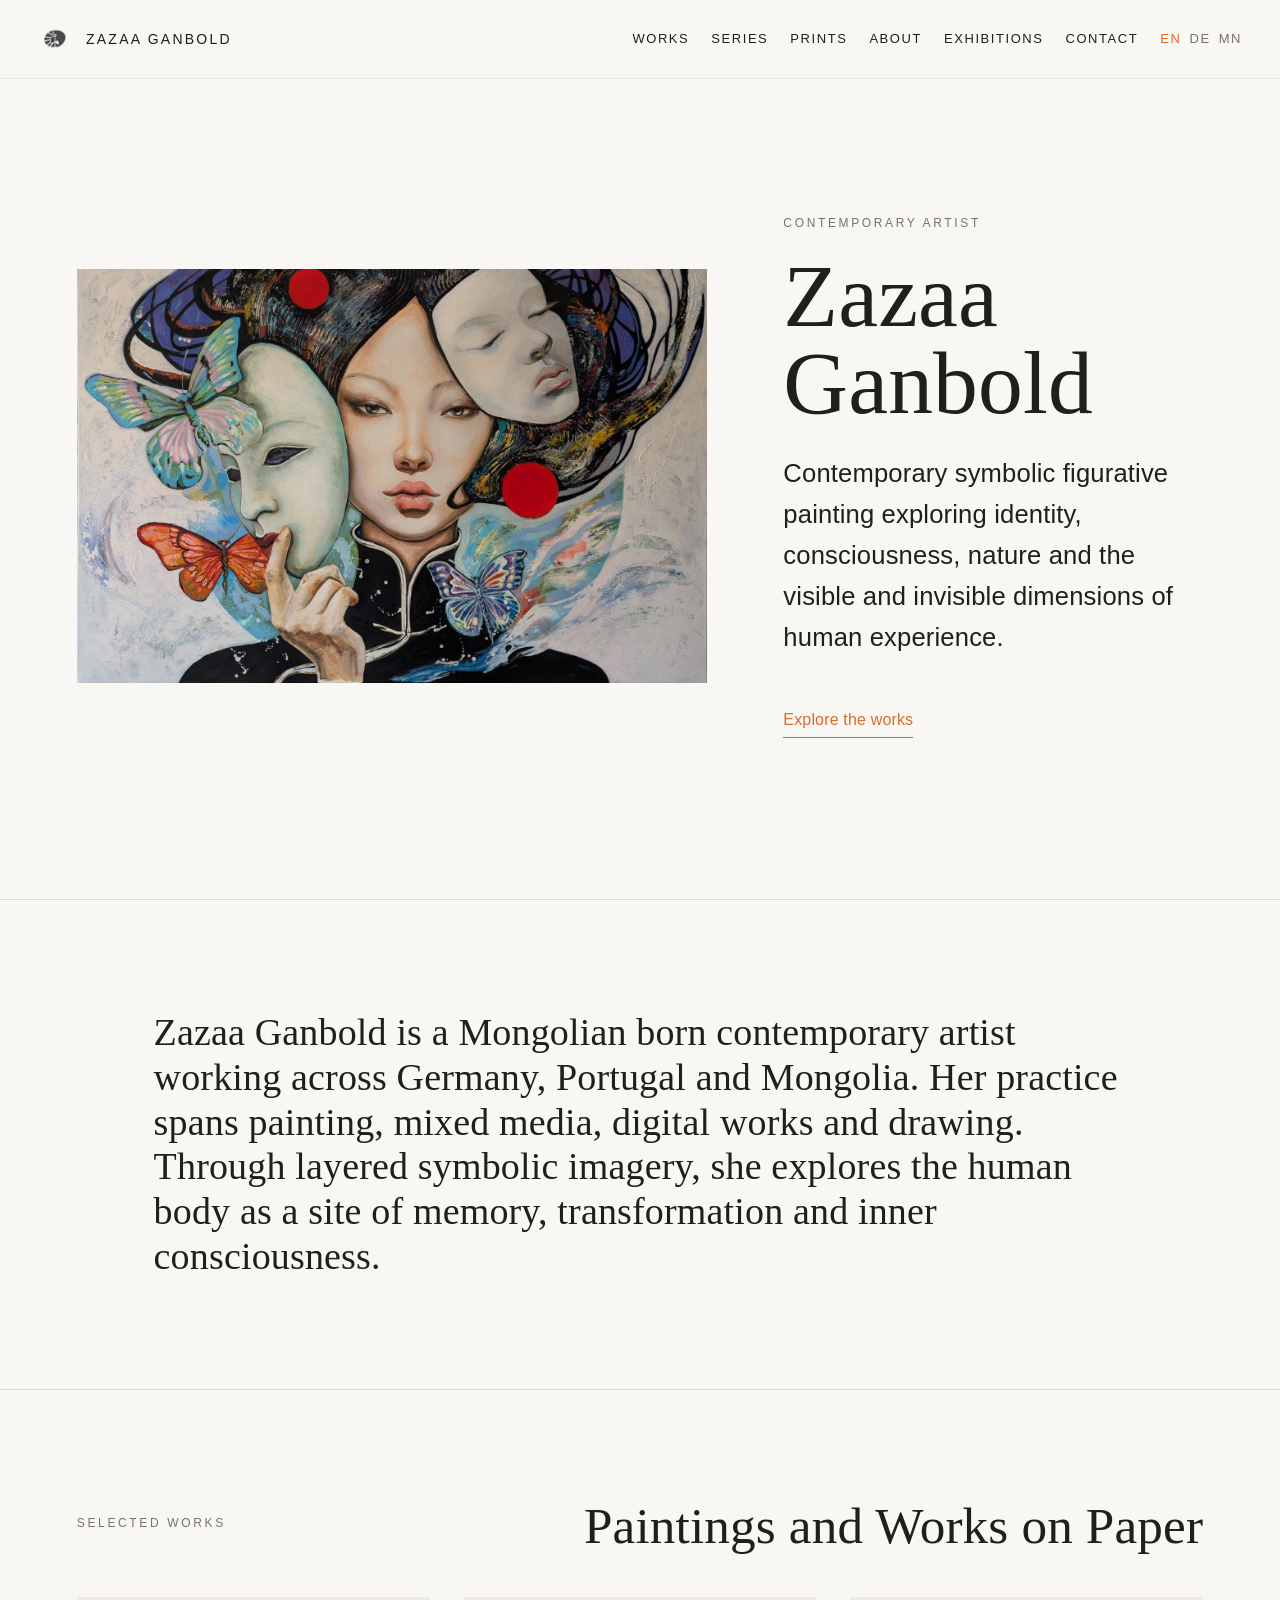
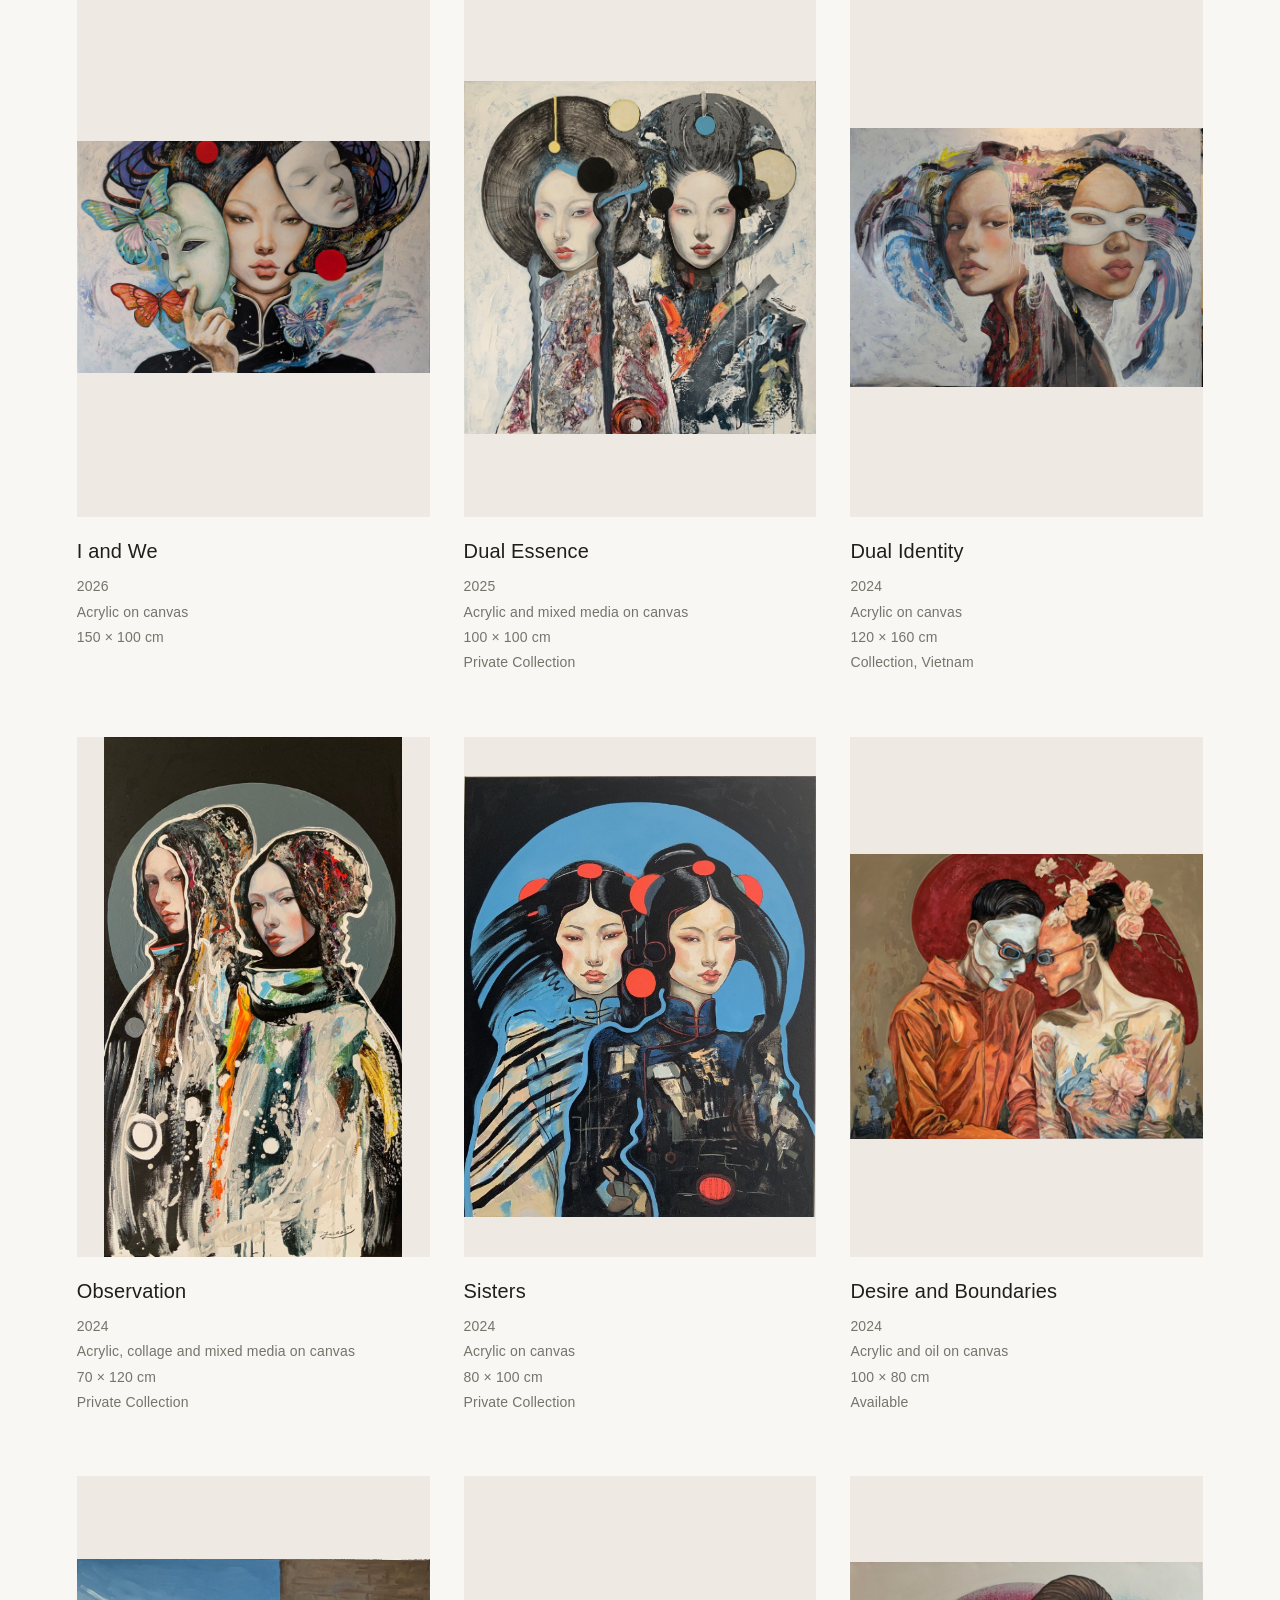
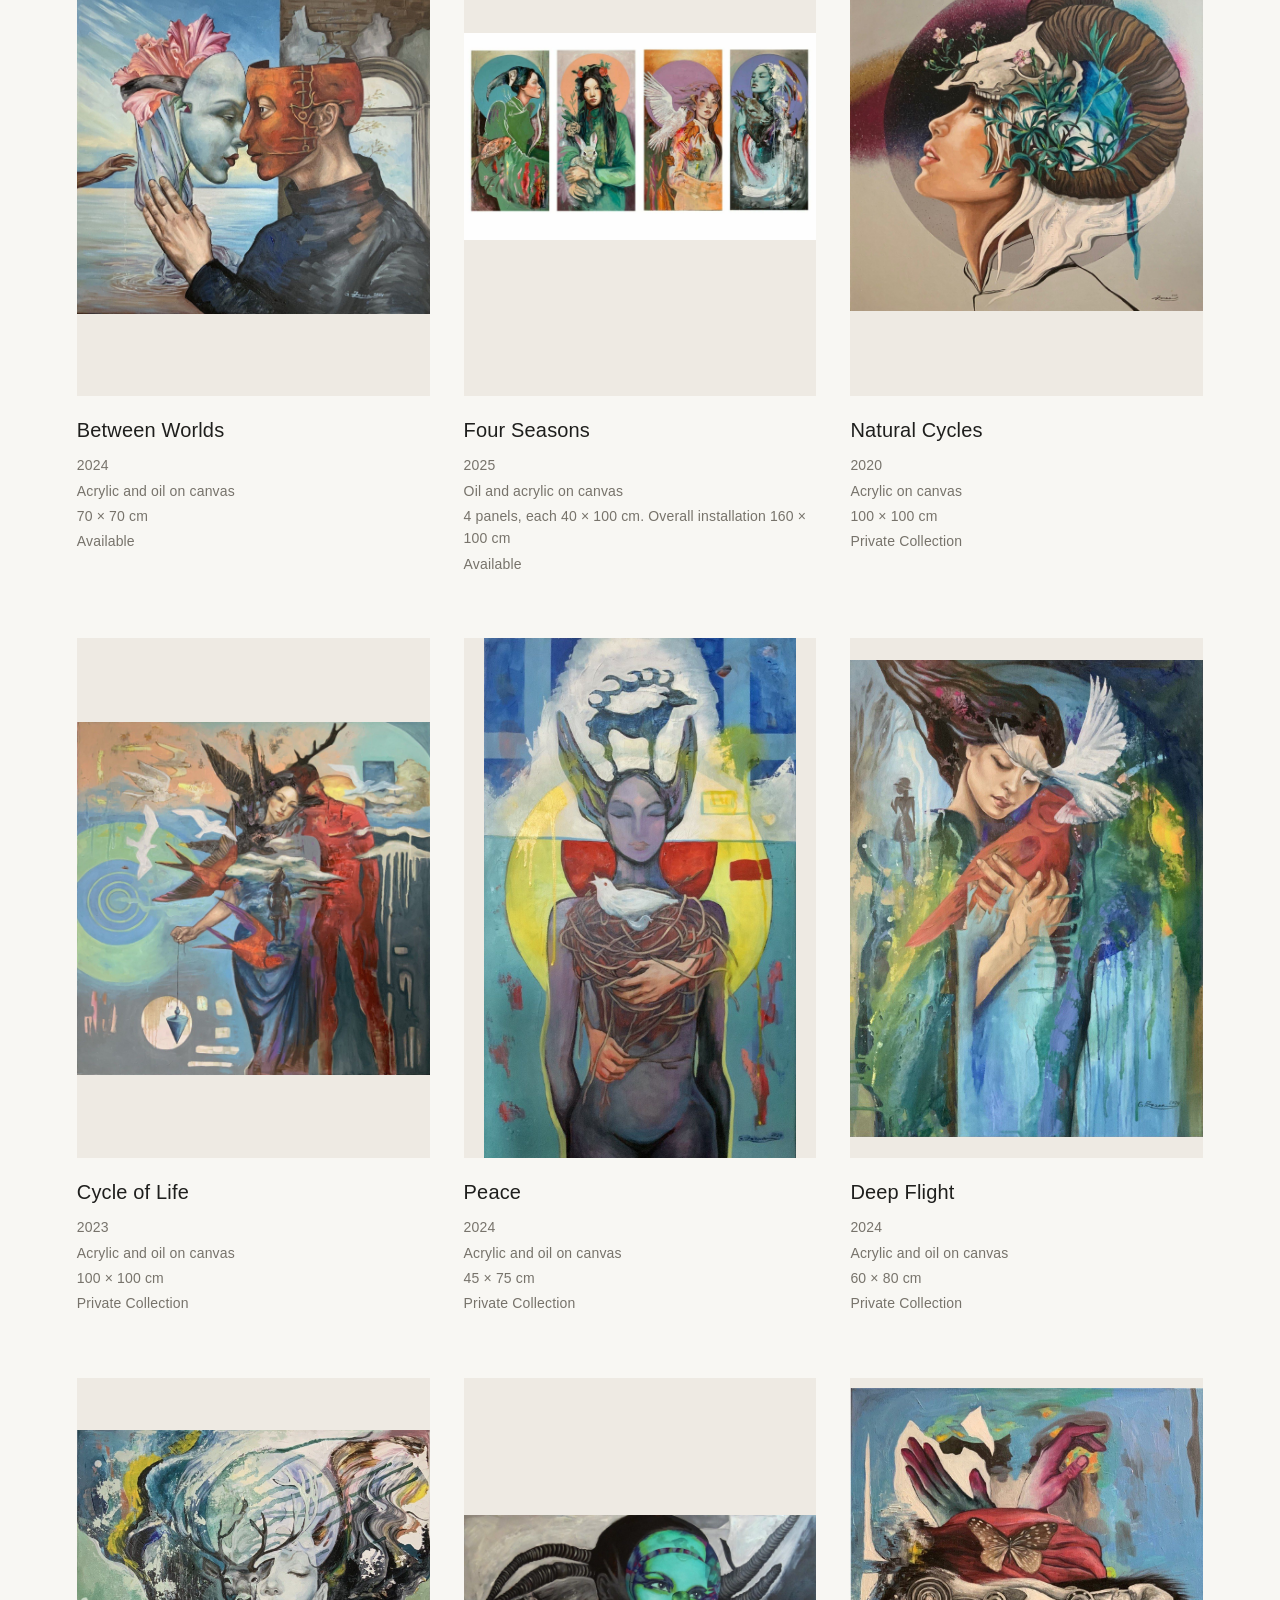
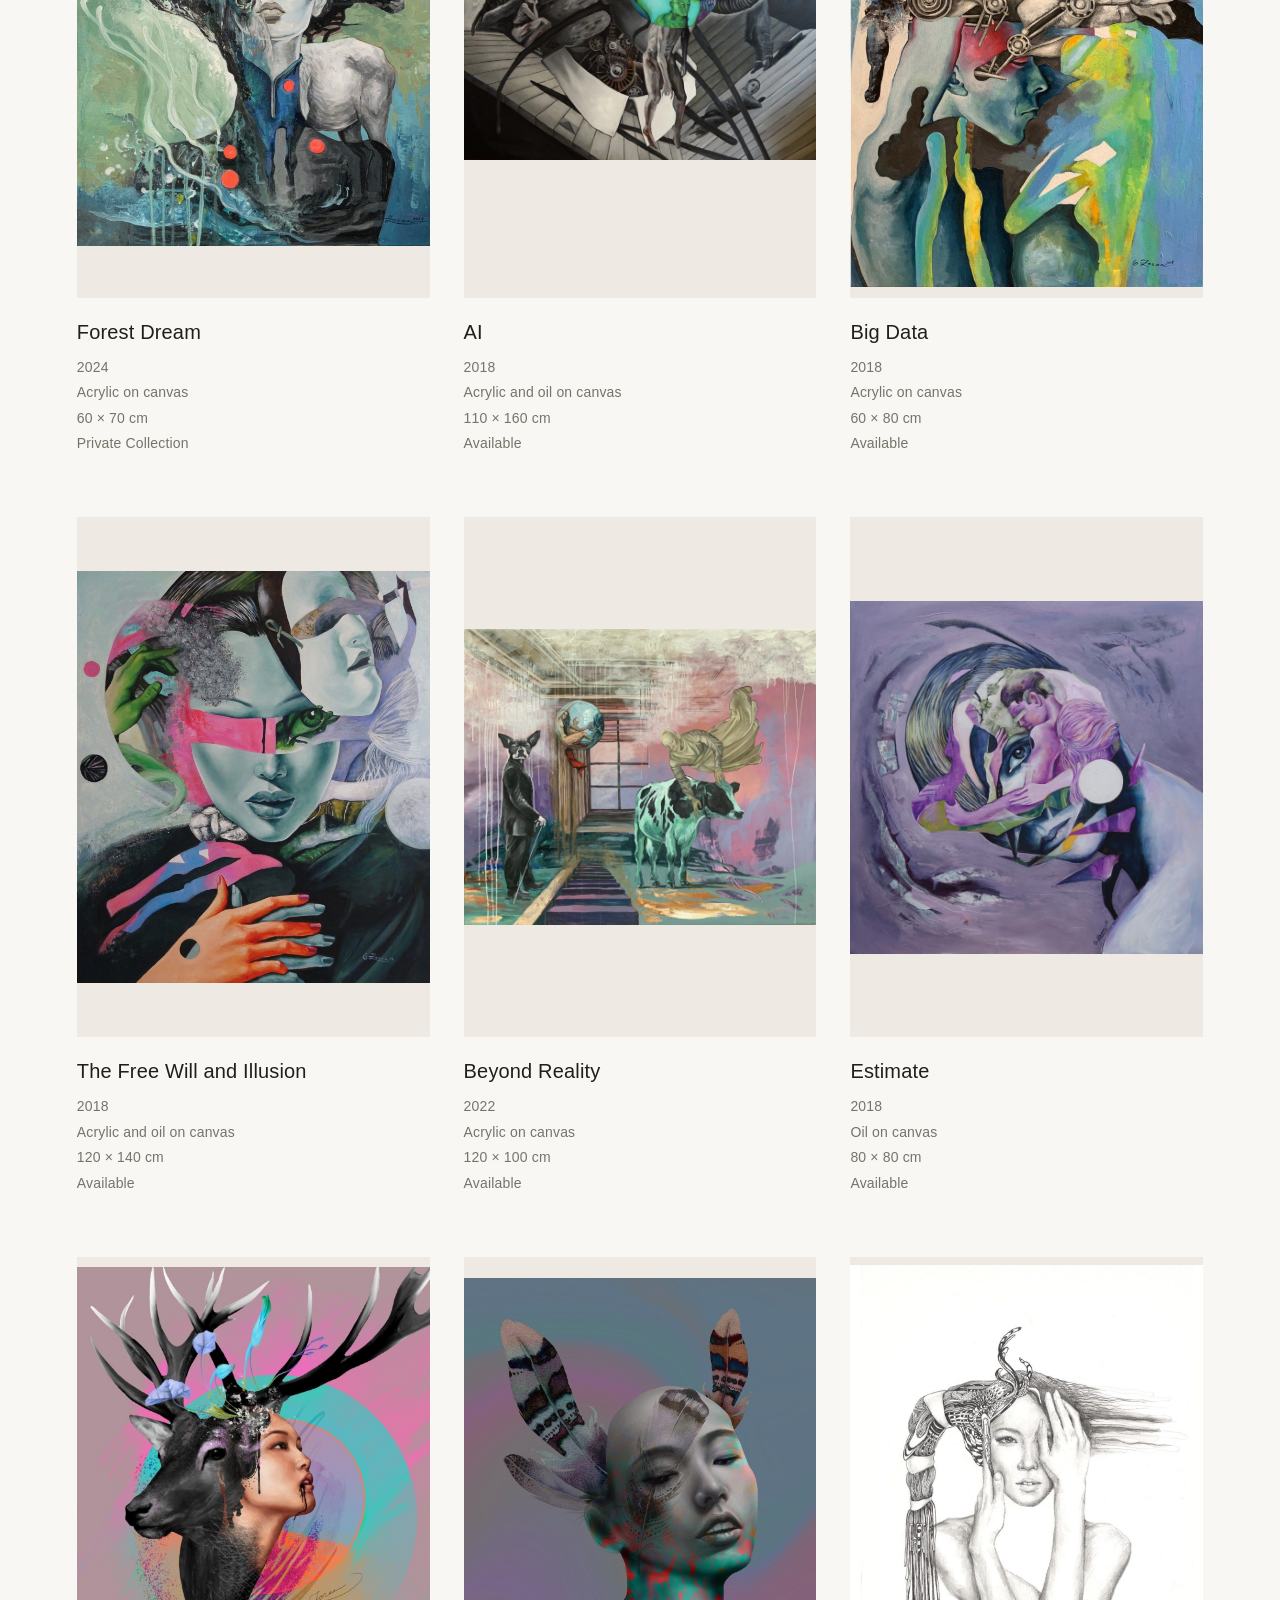
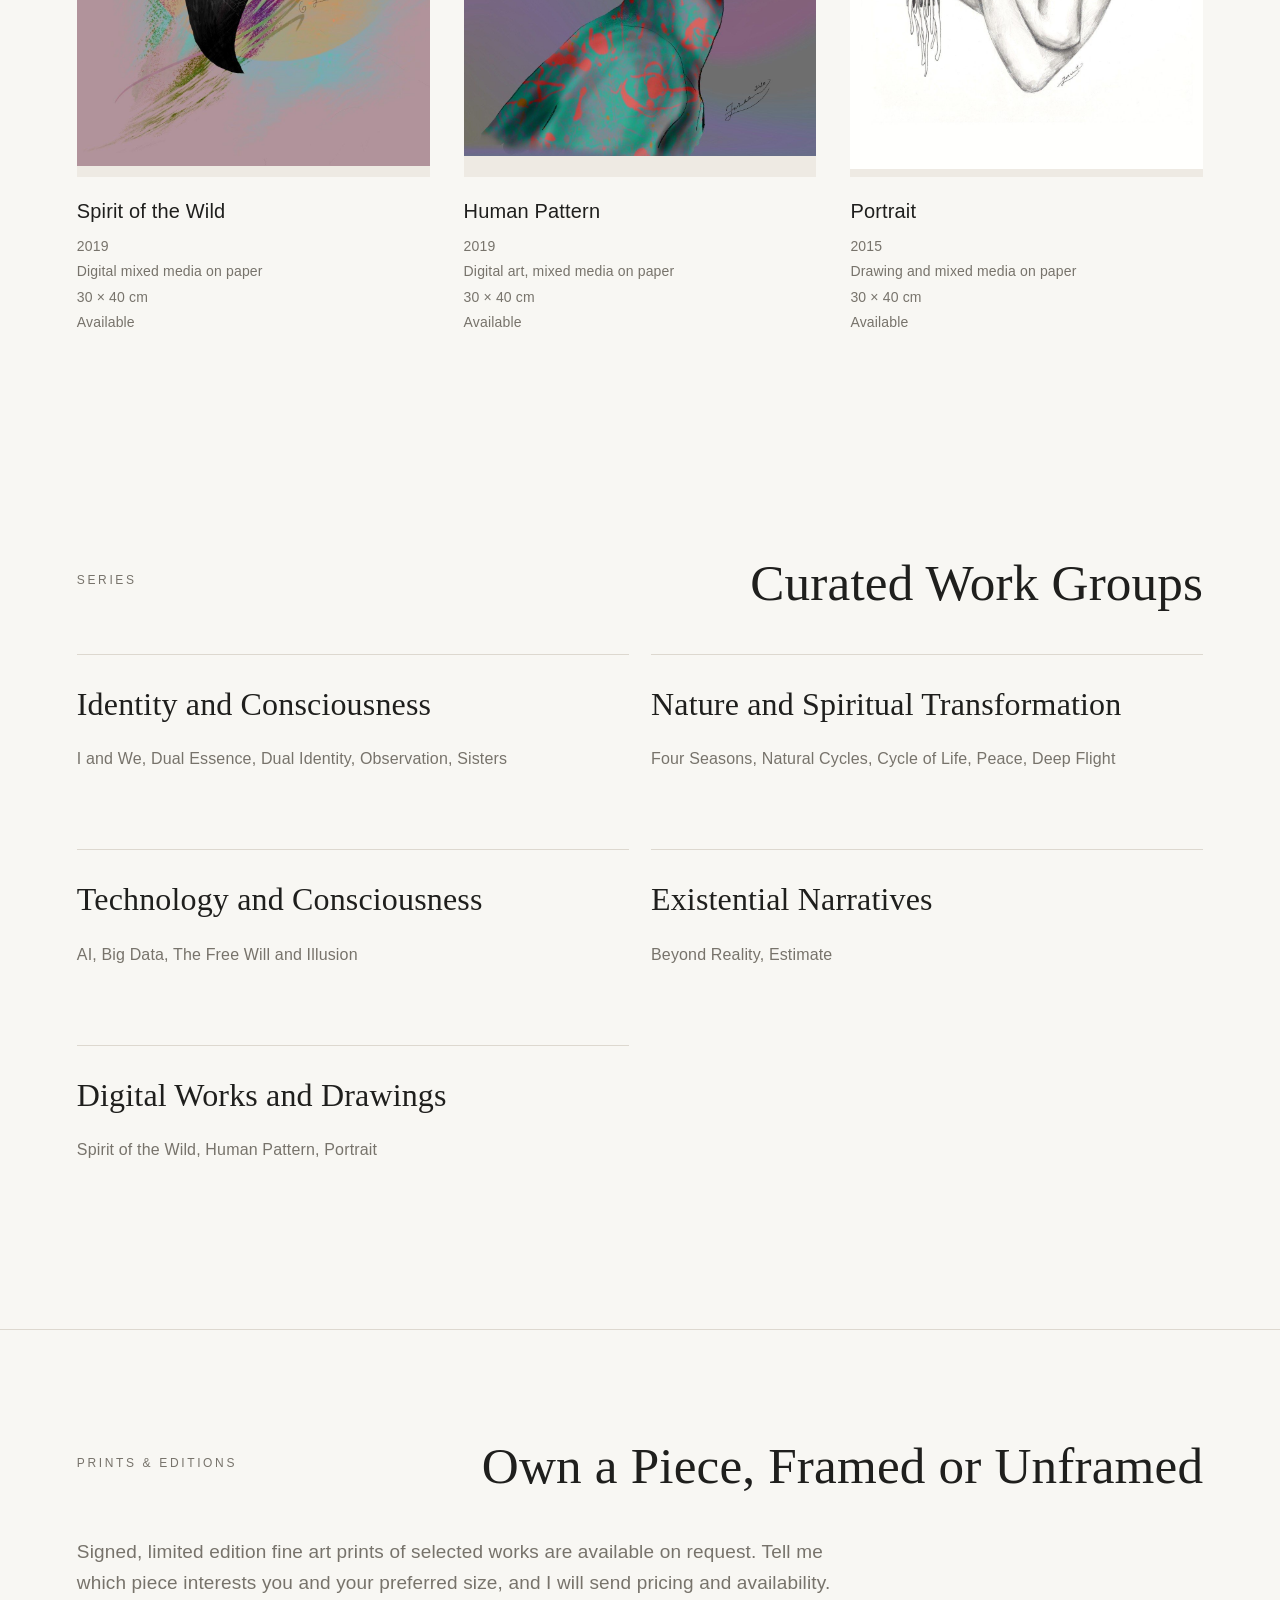
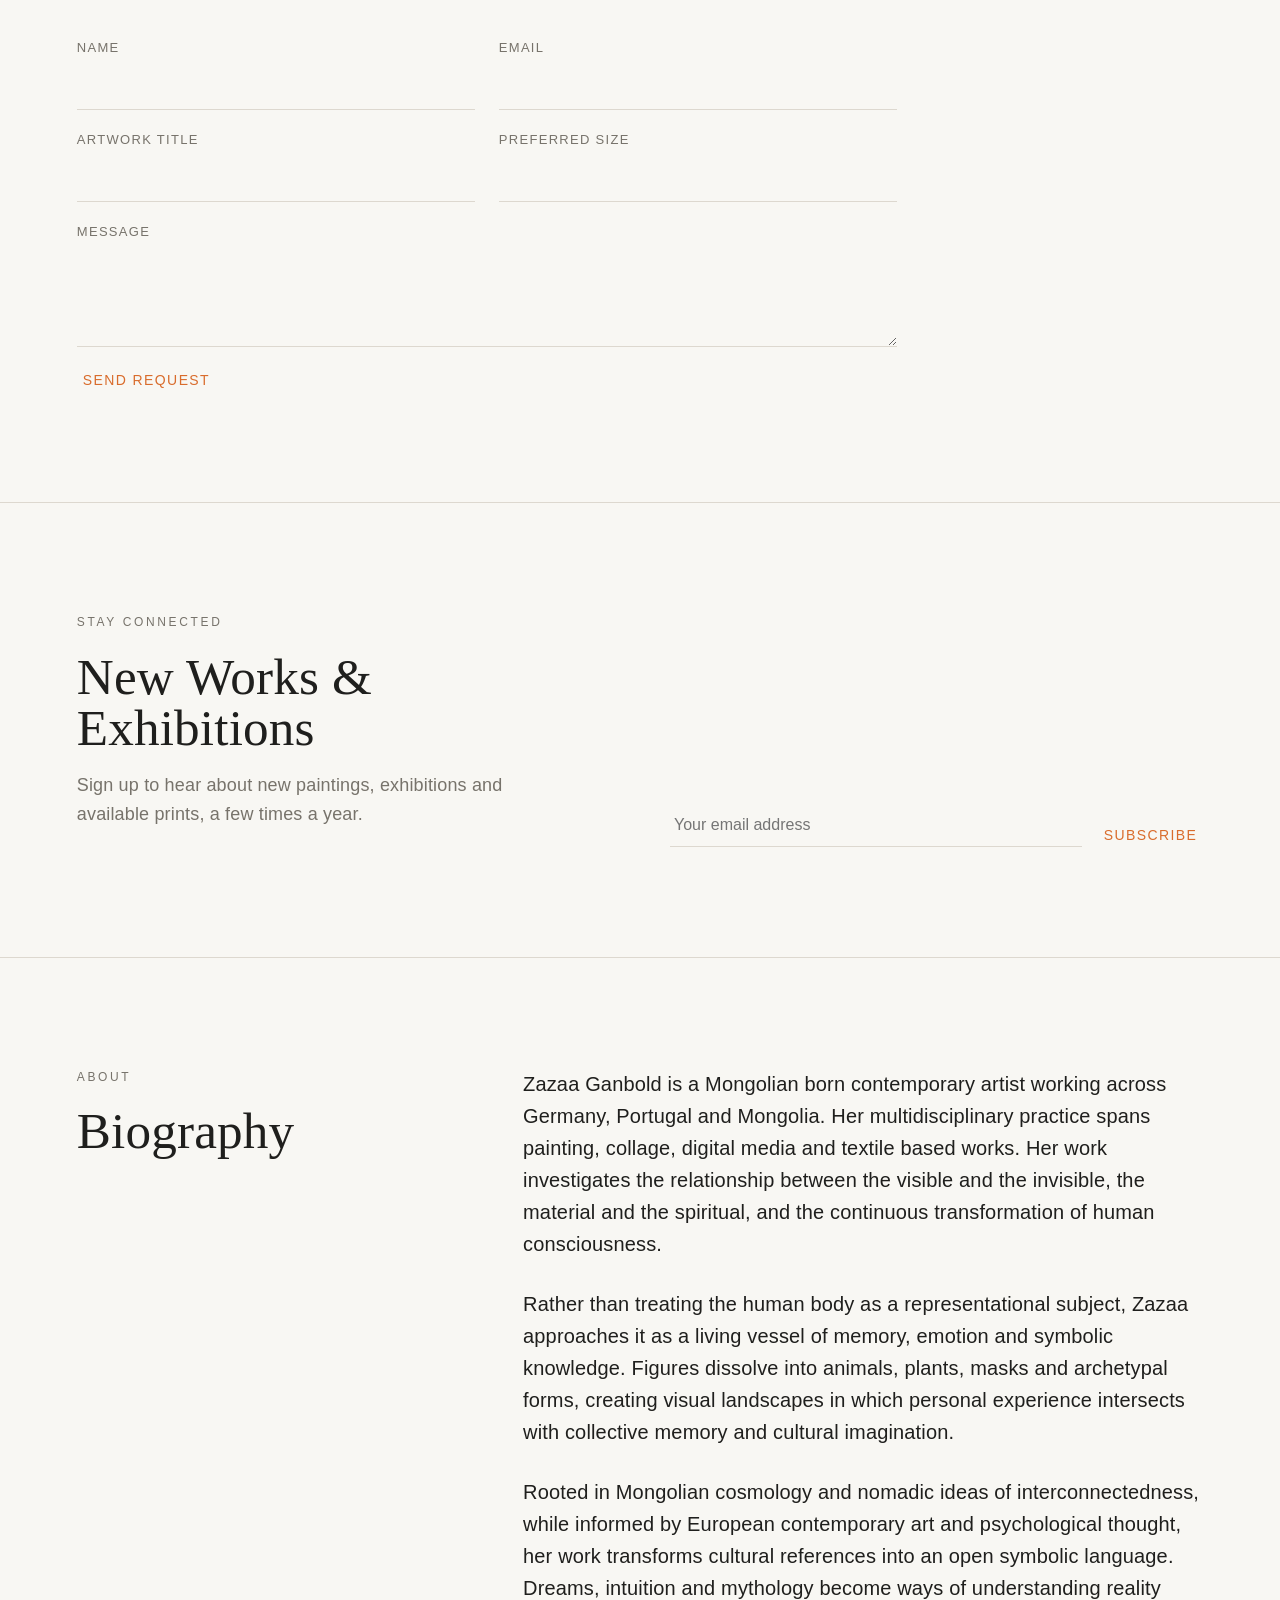
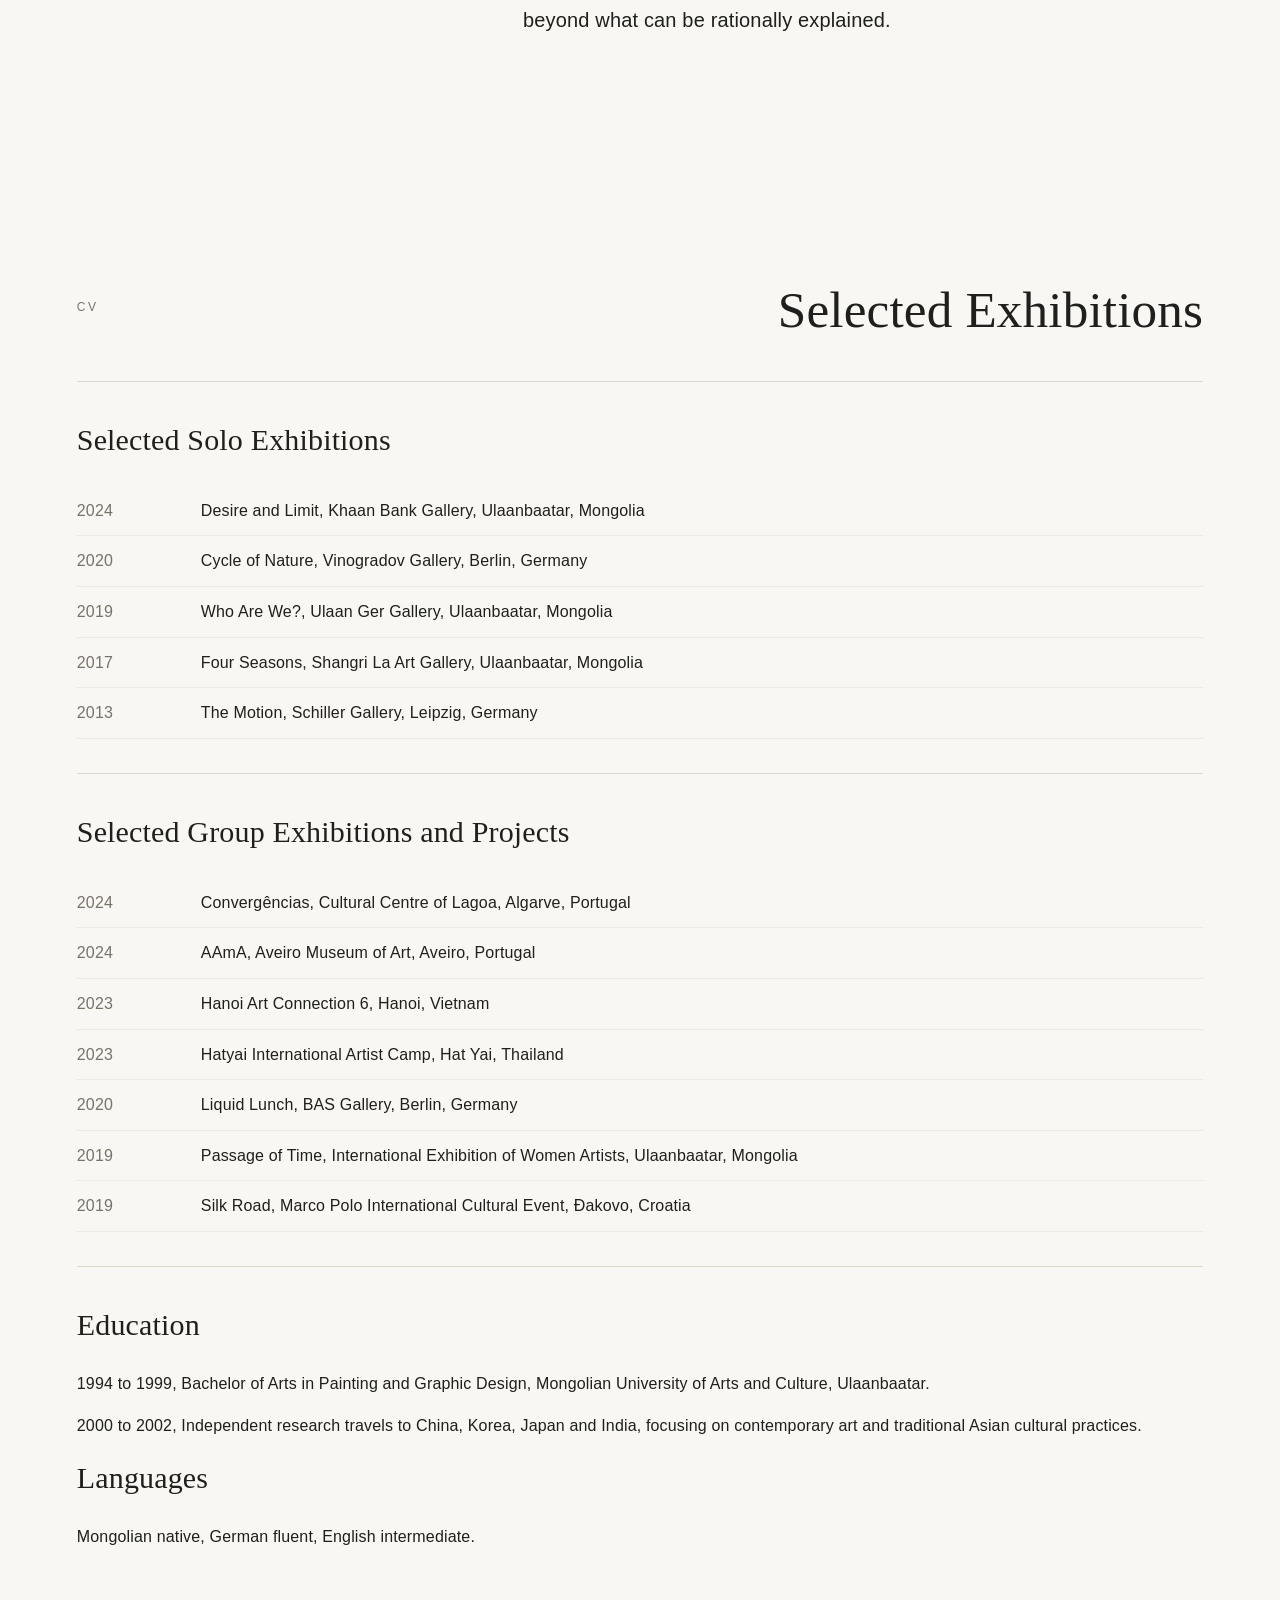
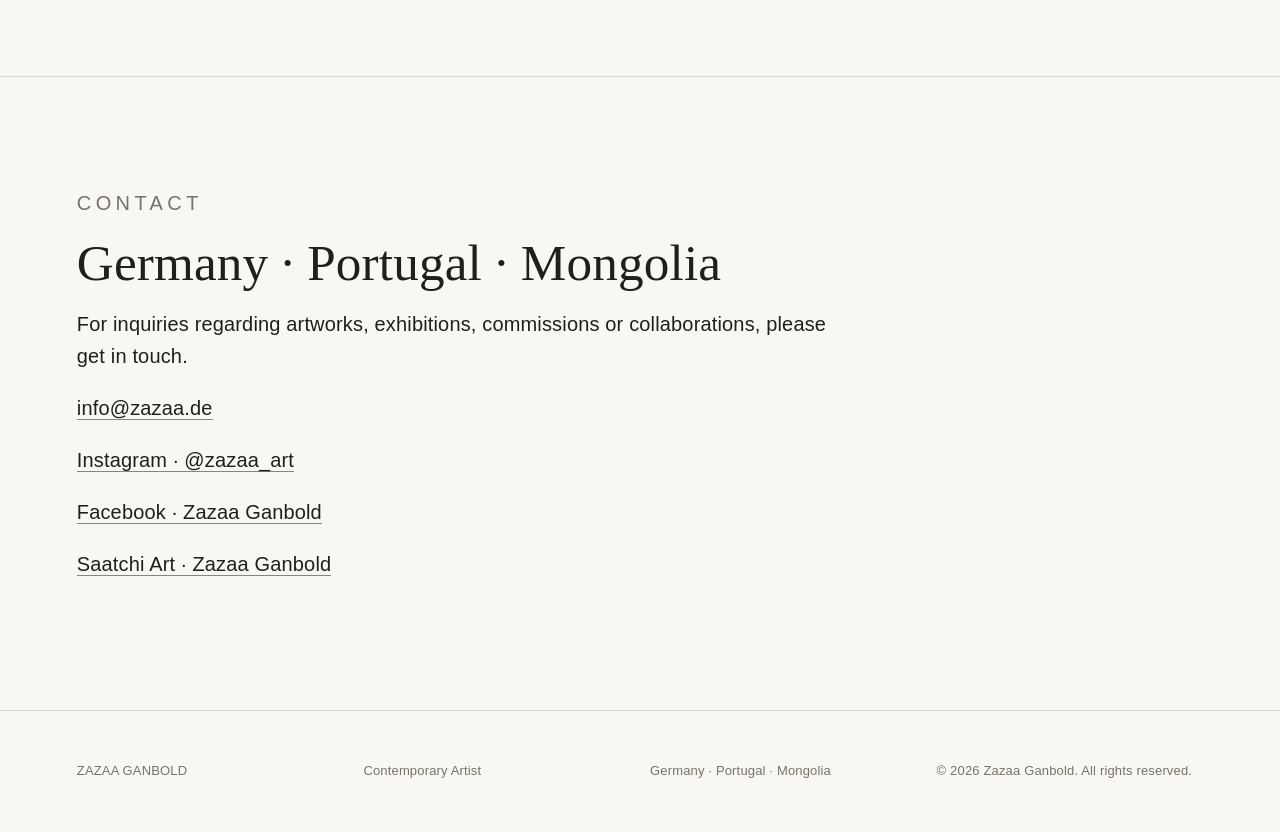
==== index.html @ 14b89b84 "Add files via upload" ====
<!DOCTYPE html>
<html lang="en">
<head>
  <meta charset="UTF-8">
  <meta name="viewport" content="width=device-width, initial-scale=1.0">
  <title>Zazaa Ganbold | Contemporary Artist</title>
  <meta name="description" content="Zazaa Ganbold is a Mongolian born contemporary artist working across Germany, Portugal and Mongolia.">
  <link rel="canonical" href="https://zazaa.de/">
  <meta property="og:type" content="website">
  <meta property="og:title" content="Zazaa Ganbold | Contemporary Artist">
  <meta property="og:description" content="Zazaa Ganbold is a Mongolian born contemporary artist working across Germany, Portugal and Mongolia.">
  <meta property="og:image" content="https://zazaa.de/bi-ba-bid.jpg">
  <meta property="og:url" content="https://zazaa.de/">
  <meta name="twitter:card" content="summary_large_image">
  <meta name="twitter:title" content="Zazaa Ganbold | Contemporary Artist">
  <meta name="twitter:description" content="Zazaa Ganbold is a Mongolian born contemporary artist working across Germany, Portugal and Mongolia.">
  <meta name="twitter:image" content="https://zazaa.de/bi-ba-bid.jpg">
  <link rel="icon" href="logo.png" type="image/png">
  <link rel="stylesheet" href="style.css">
  <script type="application/ld+json">
  {
    "@context": "https://schema.org",
    "@type": "Person",
    "name": "Zazaa Ganbold",
    "jobTitle": "Contemporary Artist",
    "url": "https://zazaa.de/",
    "image": "https://zazaa.de/bi-ba-bid.jpg",
    "sameAs": [
      "https://www.instagram.com/zazaa_art",
      "https://www.saatchiart.com/"
    ],
    "nationality": "Mongolian",
    "knowsAbout": ["Painting", "Contemporary Art", "Mixed Media", "Figurative Art"],
    "worksFor": {
      "@type": "Organization",
      "name": "Independent Artist"
    }
  }
  </script>
</head>
<body>
  <header class="site-header">
    <a class="brand" href="#home" aria-label="Zazaa Ganbold home">
      <img src="logo.png" alt="Zazaa Ganbold logo">
      <span>ZAZAA GANBOLD</span>
    </a>
    <nav class="nav">
      <a href="#works" data-i18n="nav.works">Works</a>
      <a href="#series" data-i18n="nav.series">Series</a>
      <a href="#prints" data-i18n="nav.prints">Prints</a>
      <a href="#about" data-i18n="nav.about">About</a>
      <a href="#exhibitions" data-i18n="nav.exhibitions">Exhibitions</a>
      <a href="#contact" data-i18n="nav.contact">Contact</a>
      <span class="language-switch">
        <button data-lang="en">EN</button>
        <button data-lang="de">DE</button>
        <button data-lang="mn">MN</button>
      </span>
    </nav>
  </header>

  <main id="home">
    <section class="hero">
      <div class="hero-image">
        <img id="heroImage" src="bi-ba-bid.jpg" alt="Bi Ba Bid, symbolic figurative painting by Zazaa Ganbold" fetchpriority="high">
      </div>
      <div class="hero-text">
        <p class="eyebrow" data-i18n="hero.eyebrow">Contemporary Artist</p>
        <h1 data-i18n="hero.title">Zazaa Ganbold</h1>
        <p data-i18n="hero.text">Contemporary symbolic figurative painting exploring identity, consciousness, nature and transformation.</p>
        <a class="text-link" href="#works" data-i18n="hero.button">Explore the works</a>
      </div>
    </section>

    <section class="intro-section">
      <p data-i18n="intro"></p>
    </section>

    <section id="works" class="section">
      <div class="section-heading">
        <p class="eyebrow" data-i18n="sections.worksEyebrow">Selected Works</p>
        <h2 data-i18n="sections.worksTitle">Paintings and Works on Paper</h2>
      </div>
      <div class="works-grid" id="worksGrid"></div>
    </section>

    <section id="series" class="section series-section">
      <div class="section-heading">
        <p class="eyebrow" data-i18n="sections.seriesEyebrow">Series</p>
        <h2 data-i18n="sections.seriesTitle">Curated Work Groups</h2>
      </div>
      <div class="series-grid" id="seriesGrid"></div>
    </section>

    <section id="prints" class="section prints-section">
      <div class="section-heading">
        <p class="eyebrow" data-i18n="sections.printsEyebrow">Prints &amp; Editions</p>
        <h2 data-i18n="sections.printsTitle">Own a Piece, Framed or Unframed</h2>
      </div>
      <div class="prints-wrap">
        <p class="prints-intro" data-i18n="prints.intro"></p>
        <form class="prints-form" id="print-request-form" name="print-request" method="POST" data-netlify="true" netlify-honeypot="bot-field">
          <input type="hidden" name="form-name" value="print-request">
          <p class="hidden-field"><label>Don't fill this out: <input name="bot-field"></label></p>
          <div class="form-row">
            <label>
              <span data-i18n="prints.formName">Name</span>
              <input type="text" name="name" required>
            </label>
            <label>
              <span data-i18n="prints.formEmail">Email</span>
              <input type="email" name="email" required>
            </label>
          </div>
          <div class="form-row">
            <label>
              <span data-i18n="prints.formArtwork">Artwork title</span>
              <input type="text" name="artwork">
            </label>
            <label>
              <span data-i18n="prints.formSize">Preferred size</span>
              <input type="text" name="size">
            </label>
          </div>
          <label class="full">
            <span data-i18n="prints.formMessage">Message</span>
            <textarea name="message" rows="4"></textarea>
          </label>
          <button type="submit" class="text-link form-submit" data-i18n="prints.formSubmit">Send Request</button>
        </form>
      </div>
    </section>

    <section id="newsletter" class="section newsletter-section">
      <div class="newsletter-wrap">
        <div>
          <p class="eyebrow" data-i18n="sections.newsletterEyebrow">Stay Connected</p>
          <h2 data-i18n="sections.newsletterTitle">New Works &amp; Exhibitions</h2>
          <p data-i18n="newsletter.intro" class="newsletter-intro"></p>
        </div>
        <form class="newsletter-form" id="newsletter-form" name="newsletter" method="POST" data-netlify="true" netlify-honeypot="bot-field">
          <input type="hidden" name="form-name" value="newsletter">
          <p class="hidden-field"><label>Don't fill this out: <input name="bot-field"></label></p>
          <input type="email" name="email" data-i18n-placeholder="newsletter.placeholder" placeholder="Your email address" required>
          <button type="submit" class="text-link form-submit" data-i18n="newsletter.button">Subscribe</button>
        </form>
      </div>
    </section>

    <section id="about" class="section split-section">
      <div>
        <p class="eyebrow" data-i18n="sections.aboutEyebrow">About</p>
        <h2 data-i18n="sections.aboutTitle">Biography</h2>
      </div>
      <div class="text-column" id="aboutText"></div>
    </section>

    <section id="exhibitions" class="section exhibitions">
      <div class="section-heading">
        <p class="eyebrow" data-i18n="sections.cvEyebrow">CV</p>
        <h2 data-i18n="sections.cvTitle">Selected Exhibitions</h2>
      </div>
      <div id="exhibitionContent"></div>
      <div class="education">
        <h3 data-i18n="educationTitle">Education</h3>
        <div id="educationText"></div>
        <h3 data-i18n="languagesTitle">Languages</h3>
        <p data-i18n="languages"></p>
      </div>
    </section>

    <section id="contact" class="section contact">
      <p class="eyebrow" data-i18n="sections.contactEyebrow">Contact</p>
      <h2 data-i18n="sections.contactTitle">Germany · Portugal · Mongolia</h2>
      <p data-i18n="contactText"></p>
      <p><a href="mailto:info@zazaa.de">info@zazaa.de</a></p>
      <p><a href="https://www.instagram.com/zazaa_art" target="_blank" rel="noopener">Instagram · @zazaa_art</a></p>
      <p><a href="https://www.facebook.com/search/top?q=Zazaa%20Ganbold" target="_blank" rel="noopener">Facebook · Zazaa Ganbold</a></p>
      <p><a href="https://www.saatchiart.com/" target="_blank" rel="noopener" id="saatchiLink" data-i18n="saatchiLabel">Saatchi Art · Zazaa Ganbold</a></p>
    </section>
  </main>

  <footer class="footer">
    <p>ZAZAA GANBOLD</p>
    <p id="footerArtist">Contemporary Artist</p>
    <p>Germany · Portugal · Mongolia</p>
    <p>© 2026 Zazaa Ganbold. All rights reserved.</p>
  </footer>

  <div class="modal" id="modal" aria-hidden="true">
    <button class="modal-close" id="modalClose" aria-label="Close artwork view">Close</button>
    <div class="modal-image-wrap">
      <button class="modal-nav modal-prev" id="modalPrev" aria-label="Previous artwork">&#8249;</button>
      <button class="modal-nav modal-next" id="modalNext" aria-label="Next artwork">&#8250;</button>
      <img id="modalImage" src="" alt="">
    </div>
    <div class="modal-info">
      <h2 id="modalTitle"></h2>
      <p id="modalDetails"></p>
      <p id="modalStatus"></p>
      <div class="modal-actions">
        <a id="modalInquire" class="text-link" href="#" data-i18n="modal.inquire">Inquire About This Piece</a>
        <a id="modalPrint" class="text-link" href="#prints" data-i18n="modal.requestPrint">Request a Print</a>
      </div>
    </div>
  </div>

  <script src="main.js"></script>
</body>
</html>
---- style.css ----
:root{
  --bg:#f8f7f3;
  --text:#1f1f1d;
  --muted:#77736b;
  --line:#ddd8cf;
  --accent:#d96c2c;
  --max:1440px;
}
*{box-sizing:border-box}
html{scroll-behavior:smooth}
body{margin:0;background:var(--bg);color:var(--text);font-family:Inter,Helvetica,Arial,sans-serif;line-height:1.6;letter-spacing:.01em}
img{max-width:100%;display:block}
a{color:inherit;text-decoration:none}
button{font-family:inherit}
.site-header{position:sticky;top:0;z-index:10;display:flex;justify-content:space-between;align-items:center;padding:22px 38px;background:rgba(248,247,243,.92);backdrop-filter:blur(16px);border-bottom:1px solid rgba(0,0,0,.06)}
.brand{display:flex;align-items:center;gap:14px;font-size:14px;letter-spacing:.16em}
.brand img{width:34px;height:34px;object-fit:contain}
.nav{display:flex;gap:22px;align-items:center;font-size:13px;text-transform:uppercase;letter-spacing:.12em}
.language-switch{display:flex;gap:8px;color:var(--muted)}
.language-switch button{border:0;background:transparent;color:var(--muted);cursor:pointer;padding:0;font-size:13px;letter-spacing:.12em}
.language-switch button.active{color:var(--accent)}
.hero{display:grid;grid-template-columns:1.2fr .8fr;gap:6vw;align-items:center;min-height:calc(100vh - 80px);padding:54px 6vw 80px;max-width:var(--max);margin:auto}
.hero-image img{width:100%;max-height:82vh;object-fit:contain}
.hero-text h1{font-family:Georgia,"Times New Roman",serif;font-weight:400;font-size:clamp(48px,7vw,104px);line-height:.98;margin:0 0 24px}
.hero-text p:not(.eyebrow){font-size:clamp(19px,2vw,30px);max-width:620px}
.eyebrow{text-transform:uppercase;letter-spacing:.22em;font-size:12px;color:var(--muted);margin:0 0 18px}
.text-link{display:inline-block;margin-top:24px;border-bottom:1px solid var(--accent);color:var(--accent);padding-bottom:4px}
.intro-section{padding:110px 12vw;border-top:1px solid var(--line);border-bottom:1px solid var(--line)}
.intro-section p{max-width:980px;font-family:Georgia,"Times New Roman",serif;font-size:clamp(20px,3vw,38px);line-height:1.18;margin:0 auto}
.section{max-width:var(--max);margin:auto;padding:110px 6vw}
.section-heading{display:flex;justify-content:space-between;align-items:end;gap:40px;margin-bottom:46px}
h2{font-family:Georgia,"Times New Roman",serif;font-weight:400;font-size:clamp(28px,4vw,56px);line-height:1;margin:0}
.works-grid{display:grid;grid-template-columns:repeat(3,1fr);gap:60px 34px}
.work-card img{width:100%;height:520px;object-fit:contain;background:#eeeae3}
.work-button{display:block;border:0;padding:0;background:transparent;cursor:pointer;width:100%}
.work-meta{padding-top:18px;font-size:14px;color:var(--muted)}
.work-meta h3{color:var(--text);font-size:20px;font-weight:400;margin:0 0 8px}
.work-meta p{margin:3px 0}
.series-grid{display:grid;grid-template-columns:repeat(2,1fr);gap:22px}
.series-grid article{border-top:1px solid var(--line);padding:24px 0 40px}
.series-grid h3{font-family:Georgia,"Times New Roman",serif;font-weight:400;font-size:32px;margin:0 0 12px}
.series-grid p{color:var(--muted);max-width:560px}
.prints-section,.newsletter-section{border-top:1px solid var(--line)}
.prints-wrap{max-width:820px}
.prints-intro{font-size:19px;color:var(--muted);max-width:760px;margin:0 0 40px}
.prints-form{display:flex;flex-direction:column;gap:20px}
.form-row{display:grid;grid-template-columns:1fr 1fr;gap:24px}
.prints-form label,.newsletter-form label{display:flex;flex-direction:column;gap:8px;font-size:13px;text-transform:uppercase;letter-spacing:.1em;color:var(--muted)}
.prints-form label.full{width:100%}
.prints-form input,.prints-form textarea,.newsletter-form input{font-family:inherit;font-size:16px;padding:12px 4px;border:0;border-bottom:1px solid var(--line);background:transparent;color:var(--text)}
.prints-form input:focus,.prints-form textarea:focus,.newsletter-form input:focus{outline:0;border-bottom-color:var(--accent)}
.form-submit{border:0;background:transparent;cursor:pointer;font-size:14px;text-transform:uppercase;letter-spacing:.1em;width:fit-content;margin-top:4px}
.hidden-field{position:absolute;left:-9999px}
.form-success{font-size:19px;max-width:600px}
.form-error{color:var(--accent);font-size:14px}
.newsletter-wrap{display:grid;grid-template-columns:1fr 1fr;gap:60px;align-items:end}
.newsletter-intro{color:var(--muted);font-size:18px;max-width:480px;margin-top:18px}
.newsletter-form{display:flex;gap:16px;align-items:end;flex-wrap:wrap}
.newsletter-form input{flex:1;min-width:220px}
.modal-actions{display:flex;flex-direction:column;gap:14px;margin-top:28px}
.split-section{display:grid;grid-template-columns:.7fr 1.3fr;gap:80px;border-top:1px solid var(--line)}
.text-column p{font-size:20px;margin:0 0 28px;max-width:820px}
.exhibition-block{border-top:1px solid var(--line);padding:34px 0}
.exhibition-block h3,.education h3{font-family:Georgia,"Times New Roman",serif;font-size:30px;font-weight:400;margin:0 0 22px}
.exhibition-block ul{list-style:none;padding:0;margin:0}
.exhibition-block li{display:grid;grid-template-columns:90px 1fr;gap:34px;padding:12px 0;border-bottom:1px solid rgba(0,0,0,.05)}
.exhibition-block span{color:var(--muted)}
.exhibition-block p{margin:0}
.education{border-top:1px solid var(--line);padding-top:34px}
.contact{border-top:1px solid var(--line);text-align:left}
.contact p{font-size:20px;max-width:760px}
.contact a{border-bottom:1px solid var(--accent)}
.footer{padding:50px 6vw;border-top:1px solid var(--line);color:var(--muted);font-size:13px;display:grid;grid-template-columns:repeat(4,1fr);gap:20px}
.footer p{margin:0}
.modal{position:fixed;inset:0;background:rgba(248,247,243,.98);z-index:40;display:none;grid-template-columns:1fr 360px;gap:38px;padding:52px;align-items:center}
.modal.open{display:grid}
.modal img{max-height:88vh;width:100%;object-fit:contain}
.modal-close{position:absolute;top:24px;right:32px;background:transparent;border:0;font-size:13px;letter-spacing:.18em;text-transform:uppercase;cursor:pointer}
.modal-image-wrap{position:relative}
.modal-nav{position:absolute;top:50%;transform:translateY(-50%);background:rgba(255,255,255,.85);border:1px solid var(--line);border-radius:50%;width:48px;height:48px;font-size:26px;line-height:1;cursor:pointer;z-index:41;display:flex;align-items:center;justify-content:center}
.modal-prev{left:12px}
.modal-next{right:12px}
@media (max-width:820px){
  .modal-nav{width:40px;height:40px;font-size:22px}
  .modal-prev{left:6px}
  .modal-next{right:6px}
}
.modal-info h2{font-size:42px;margin-bottom:18px}
.modal-info p{color:var(--muted)}
@media(max-width:960px){
  .site-header{padding:18px 20px;align-items:flex-start}
  .nav{gap:12px;flex-wrap:wrap;justify-content:flex-end;font-size:11px}
  .brand span{display:none}
  .hero{grid-template-columns:1fr;gap:36px;padding:34px 20px 70px}
  .hero-text{order:-1}
  .intro-section{padding:70px 24px}
  .section{padding:78px 20px}
  .section-heading{display:block}
  .works-grid{grid-template-columns:1fr;gap:48px}
  .work-card img{height:auto;max-height:80vh}
  .series-grid{grid-template-columns:1fr}
  .split-section{grid-template-columns:1fr;gap:30px}
  .exhibition-block li{grid-template-columns:70px 1fr;gap:20px}
  .footer{grid-template-columns:1fr;gap:8px}
  .modal{grid-template-columns:1fr;padding:54px 20px 28px;overflow:auto}
  .modal-info h2{font-size:34px}
  .form-row{grid-template-columns:1fr}
  .newsletter-wrap{grid-template-columns:1fr;gap:24px}
  .newsletter-form{flex-direction:column;align-items:stretch}
}
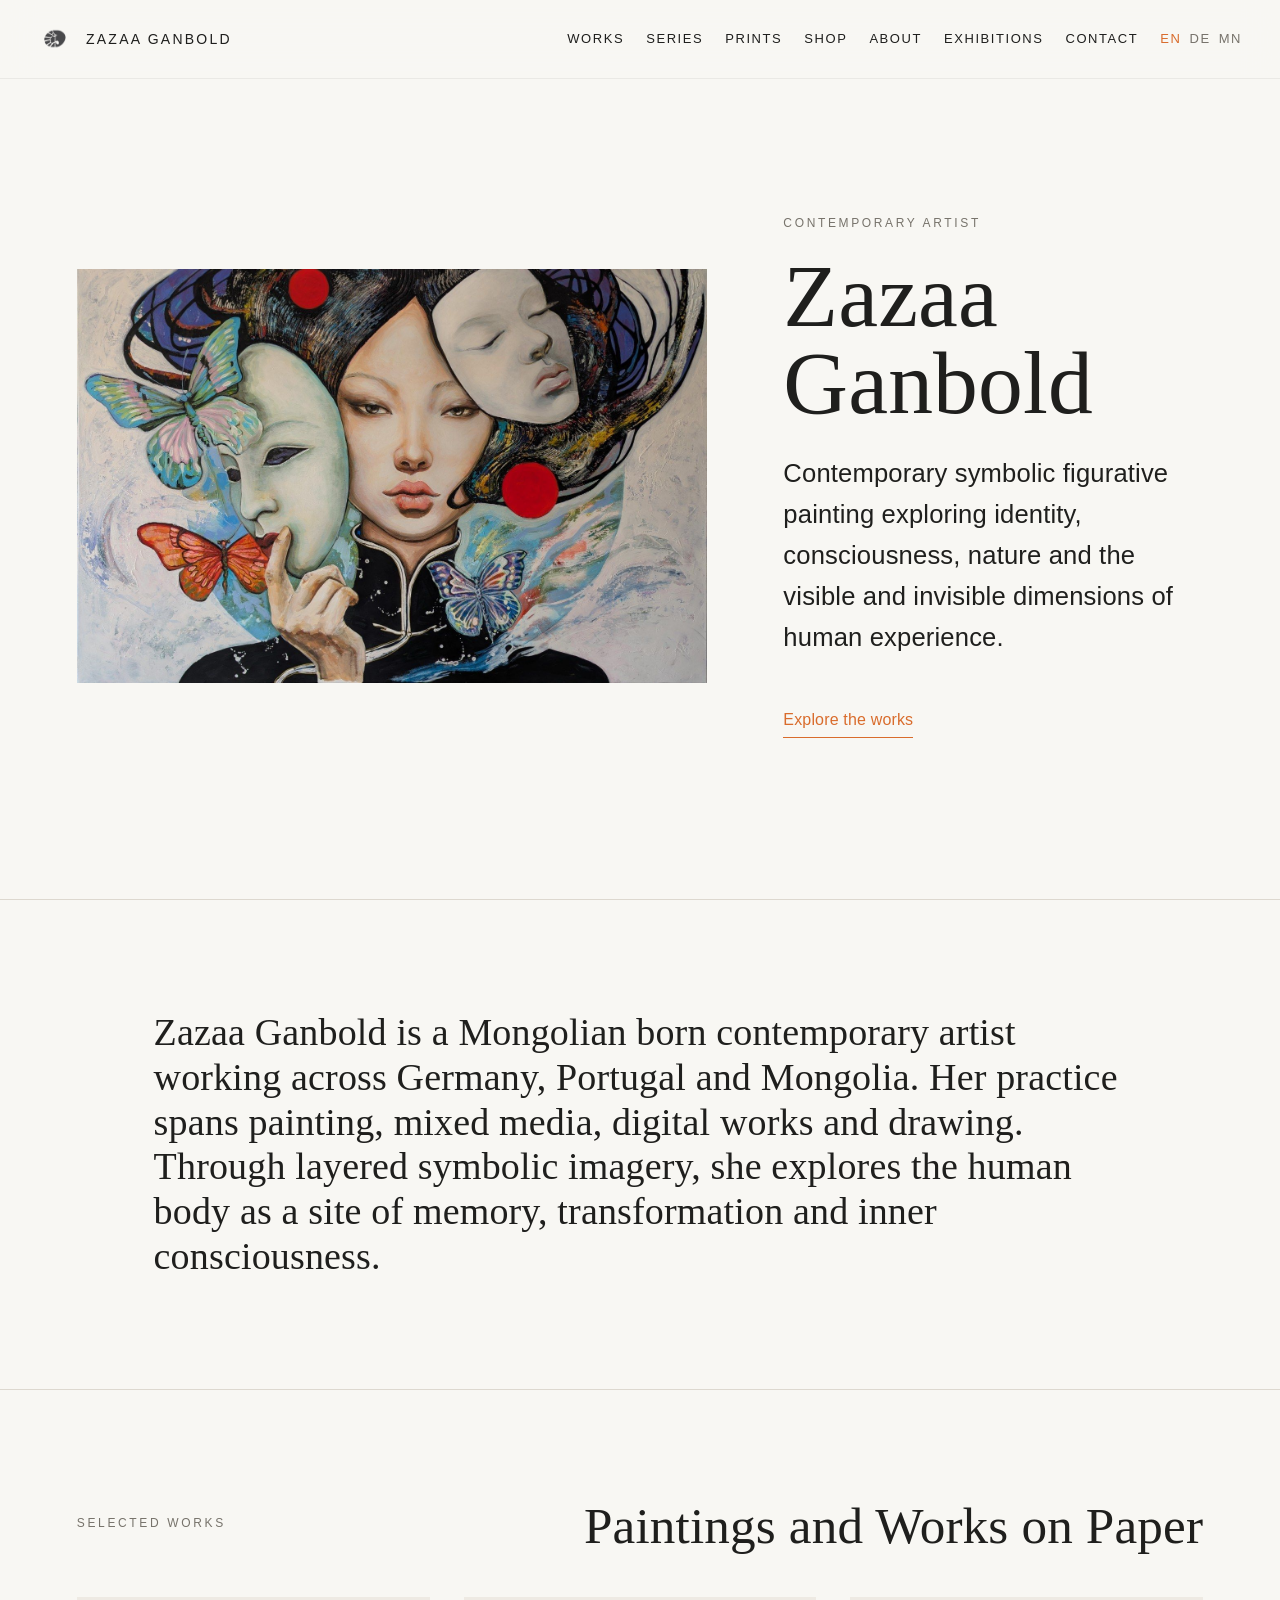
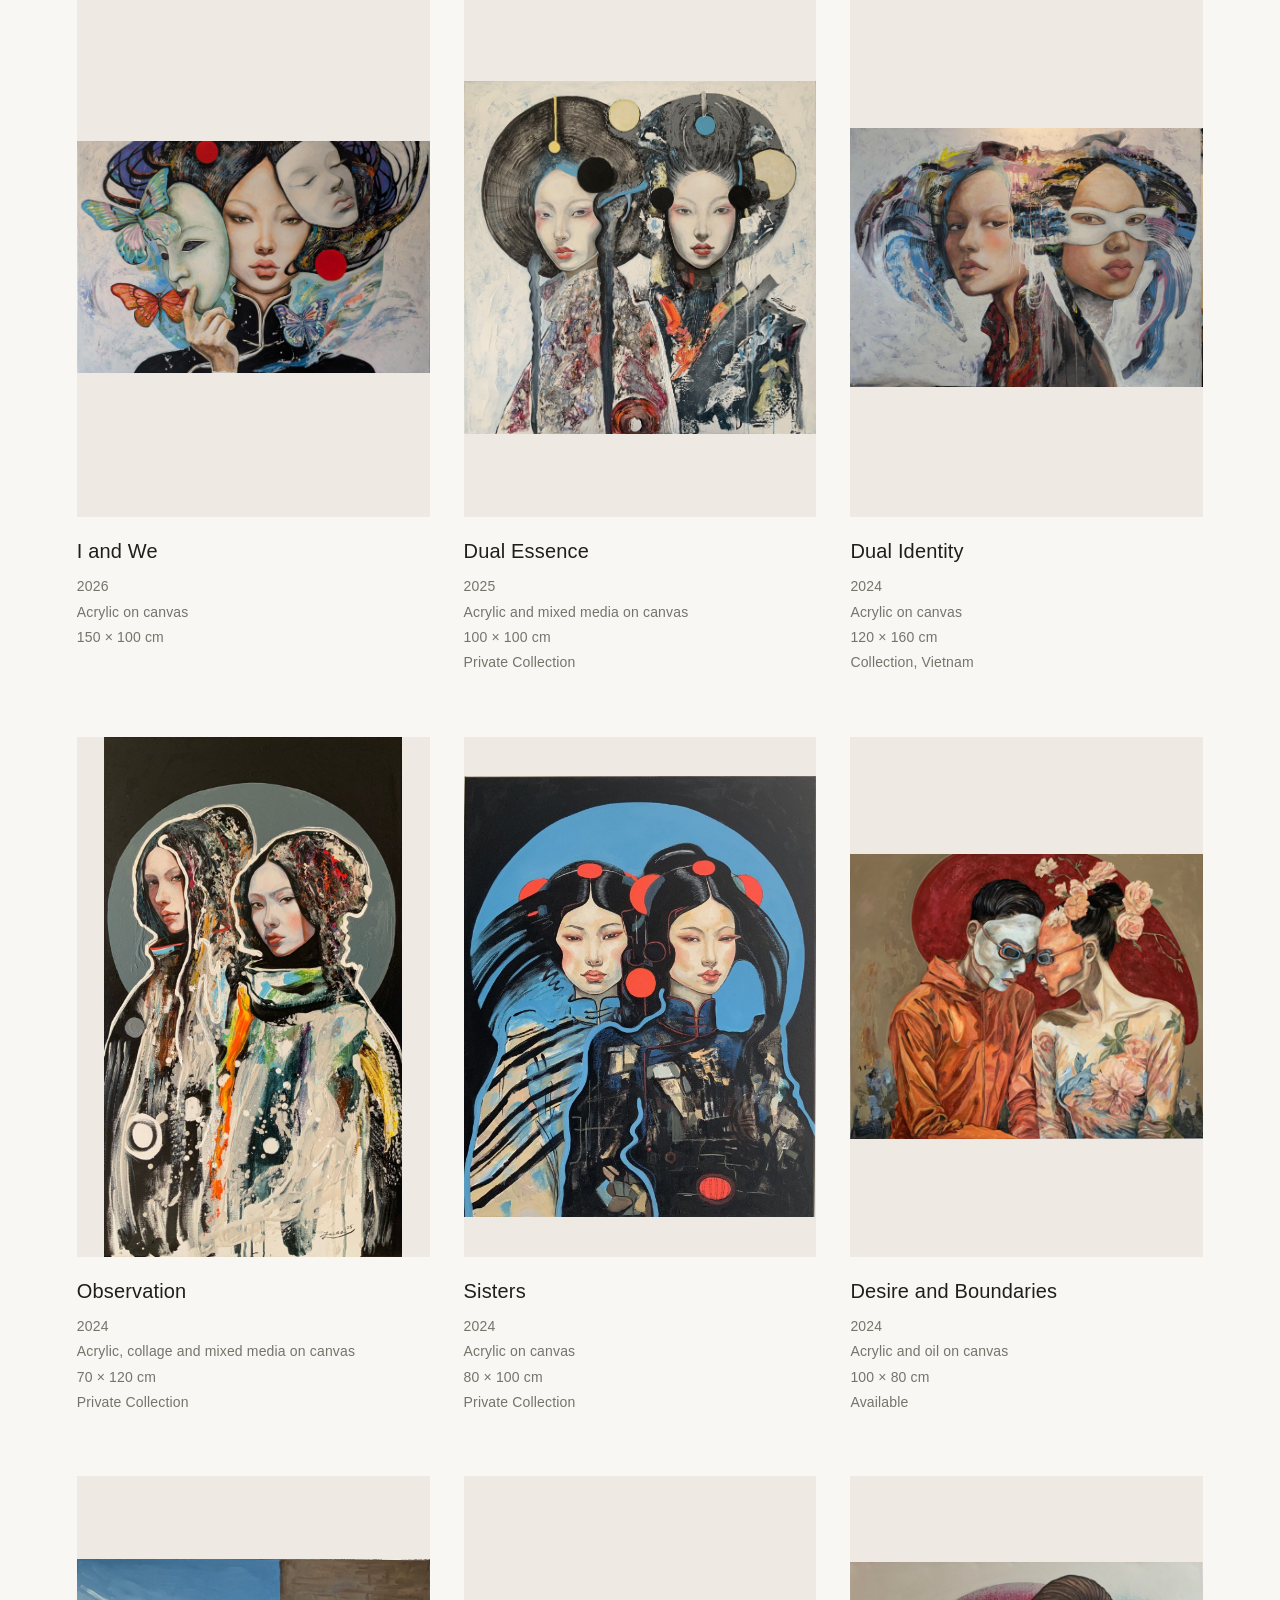
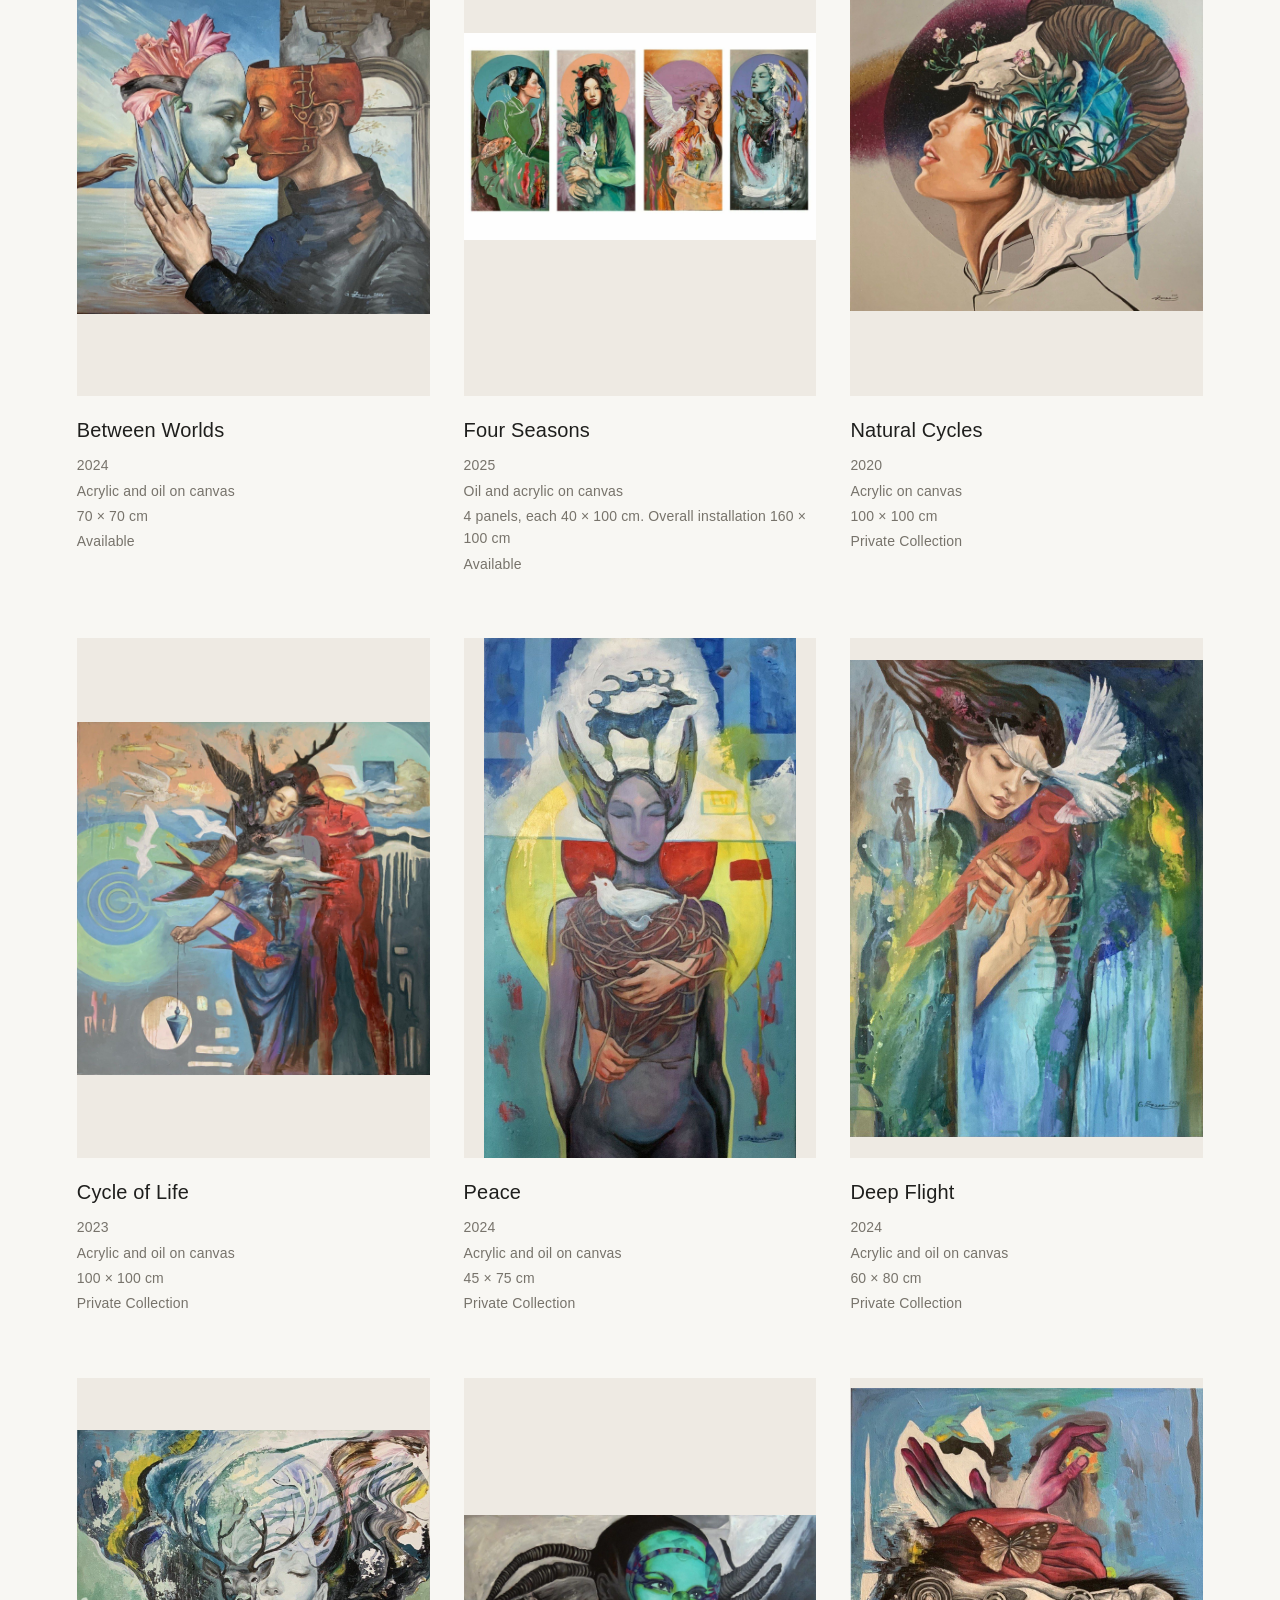
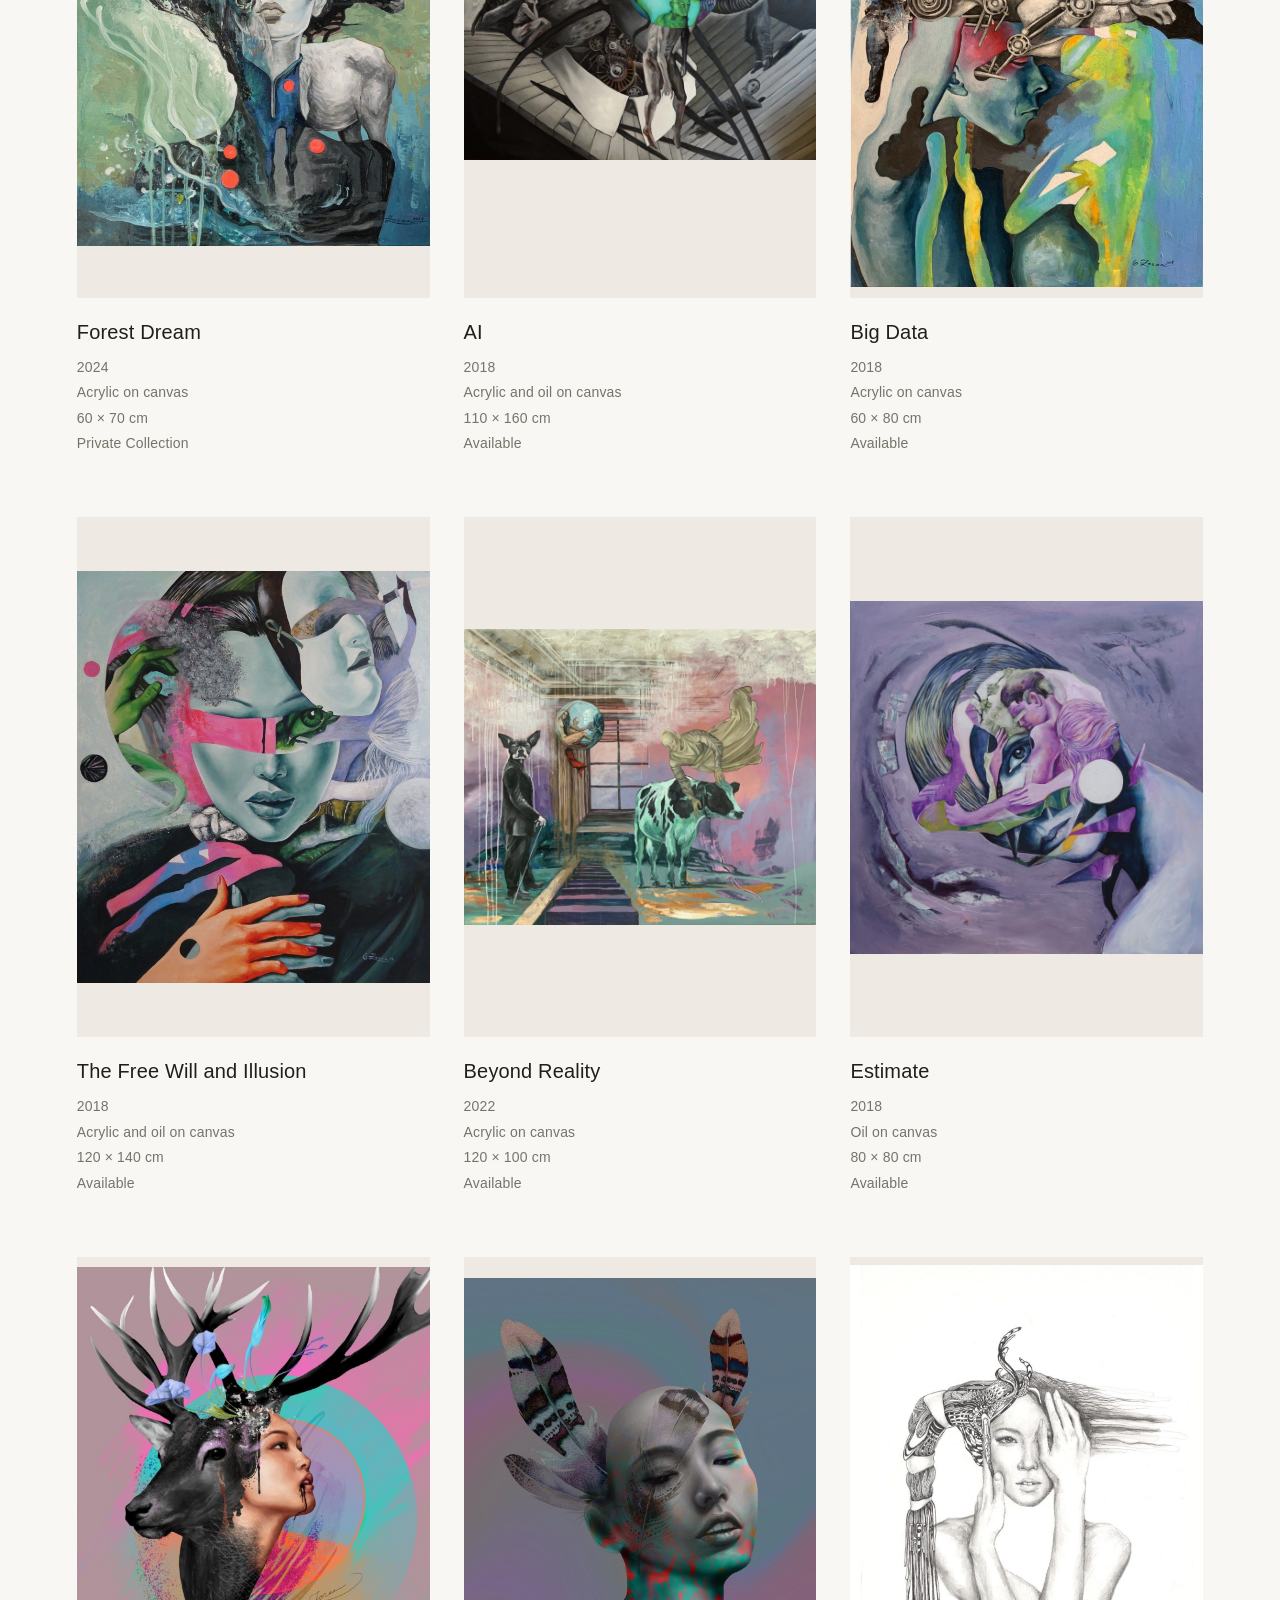
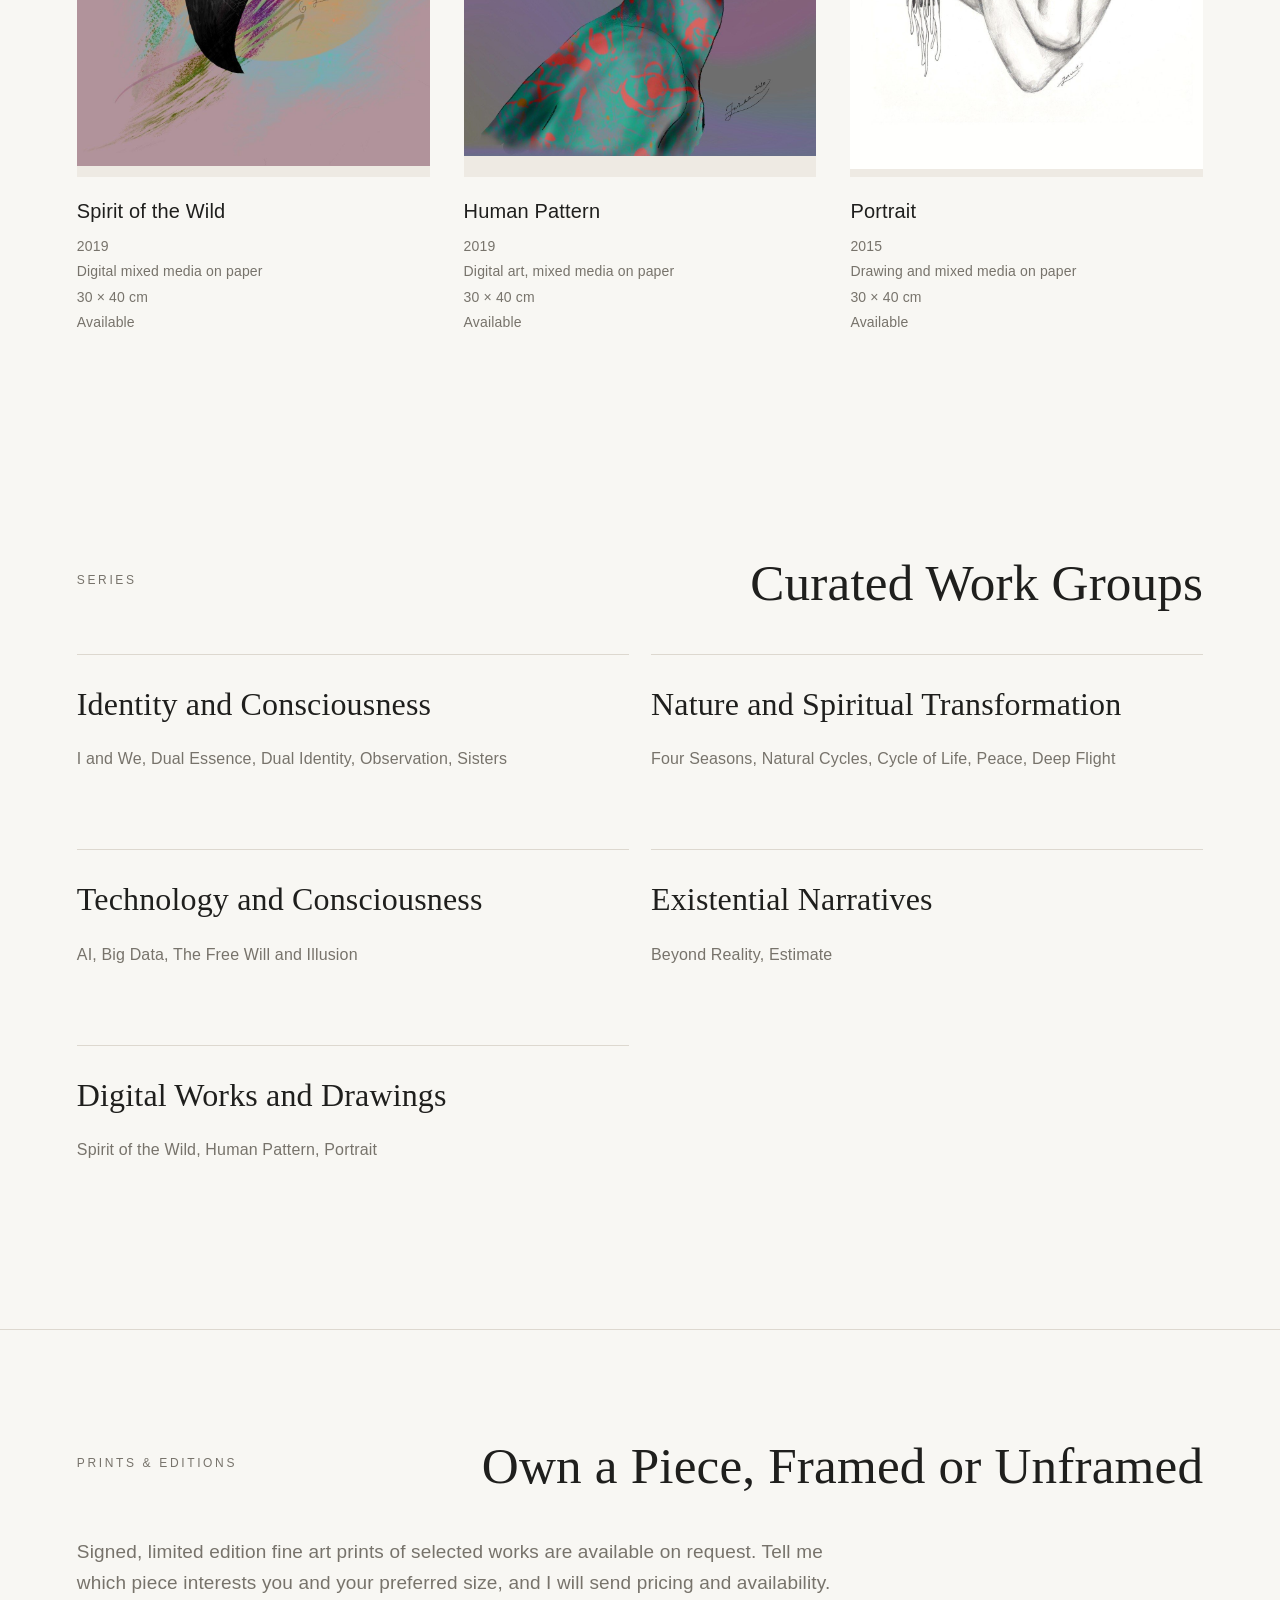
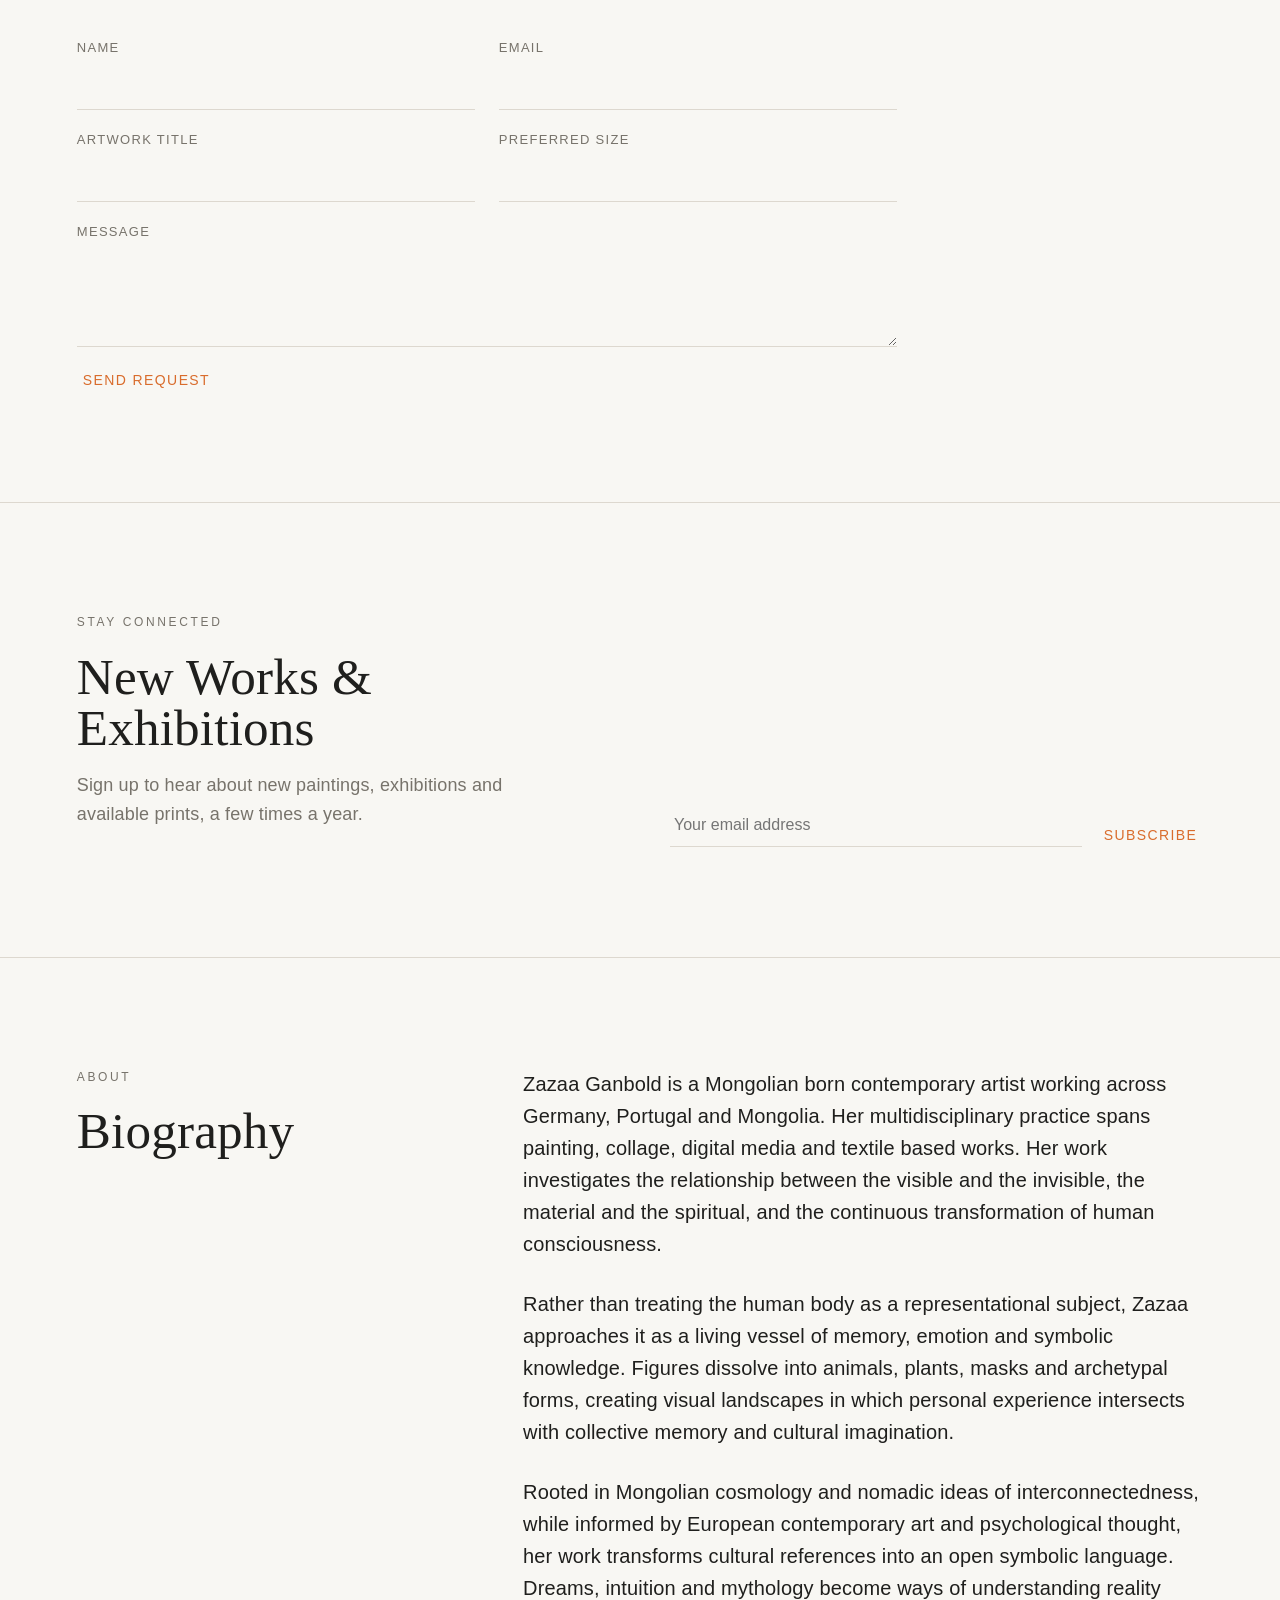
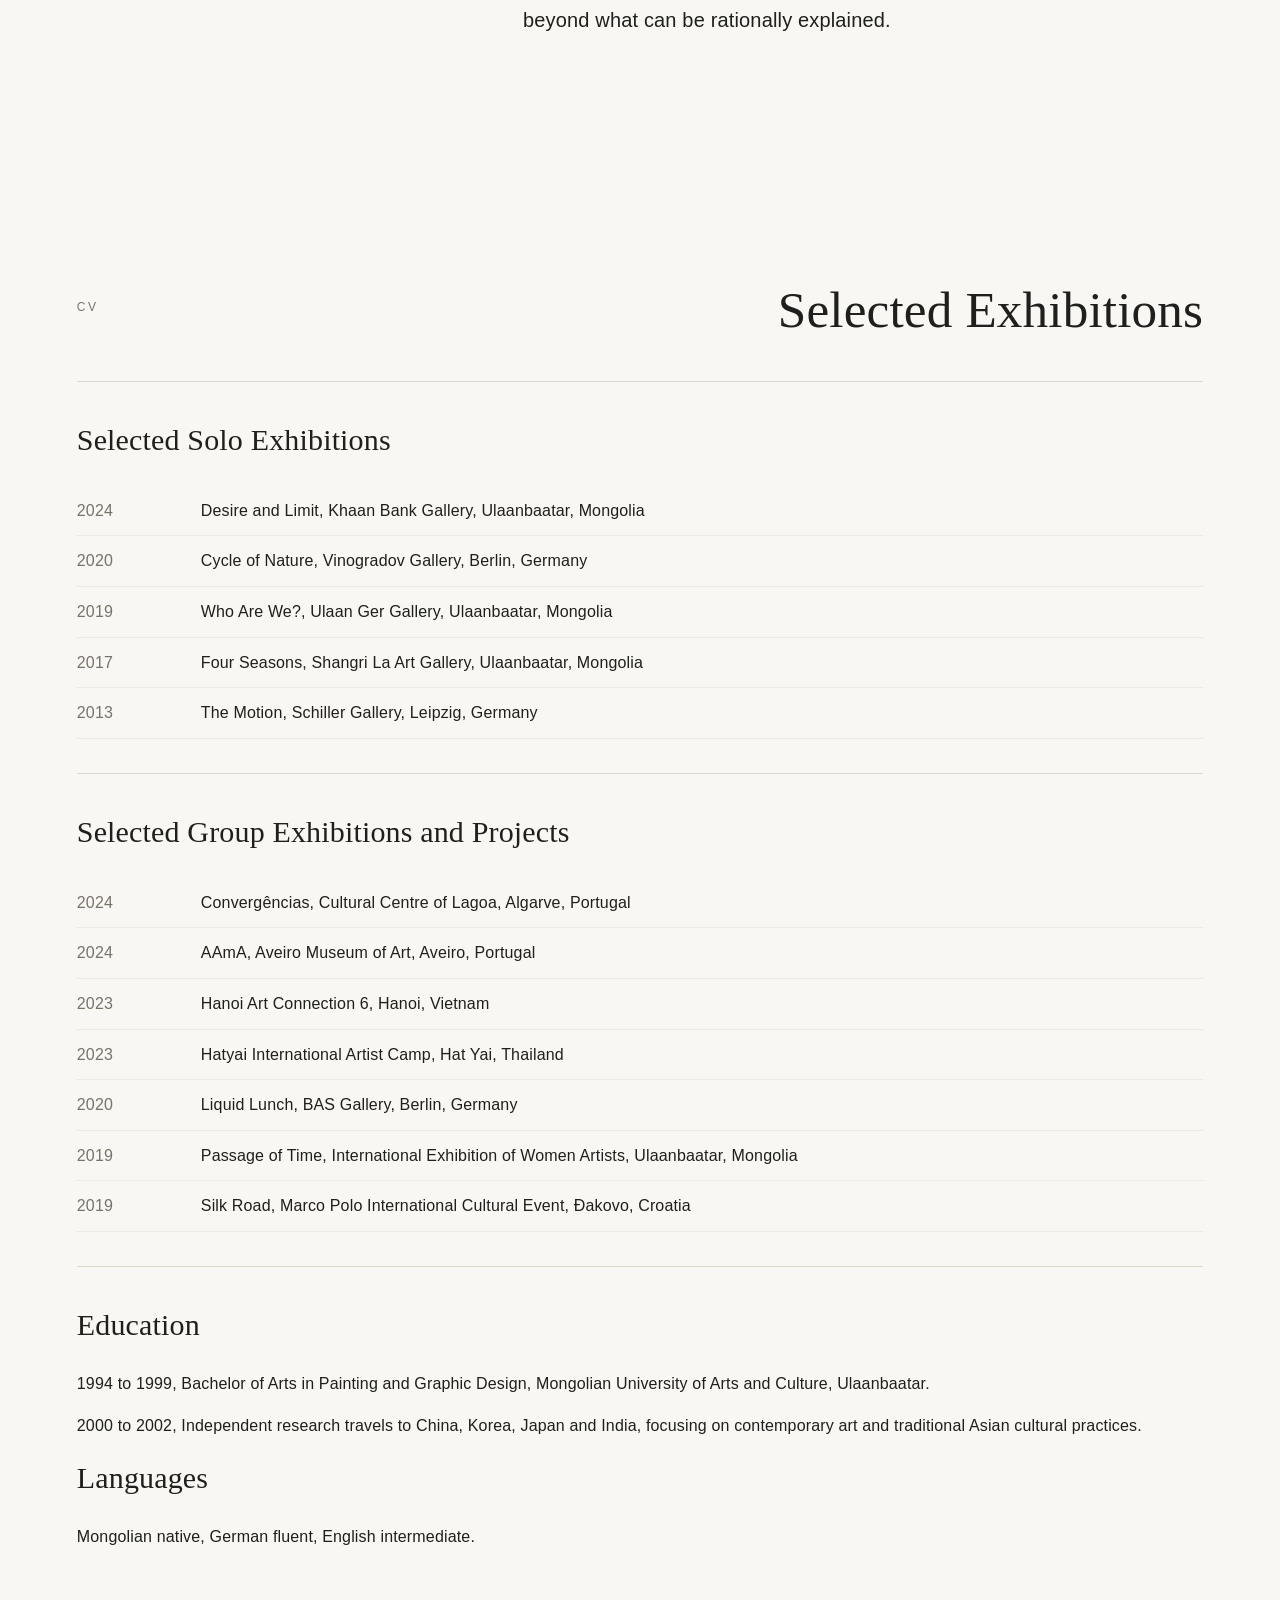
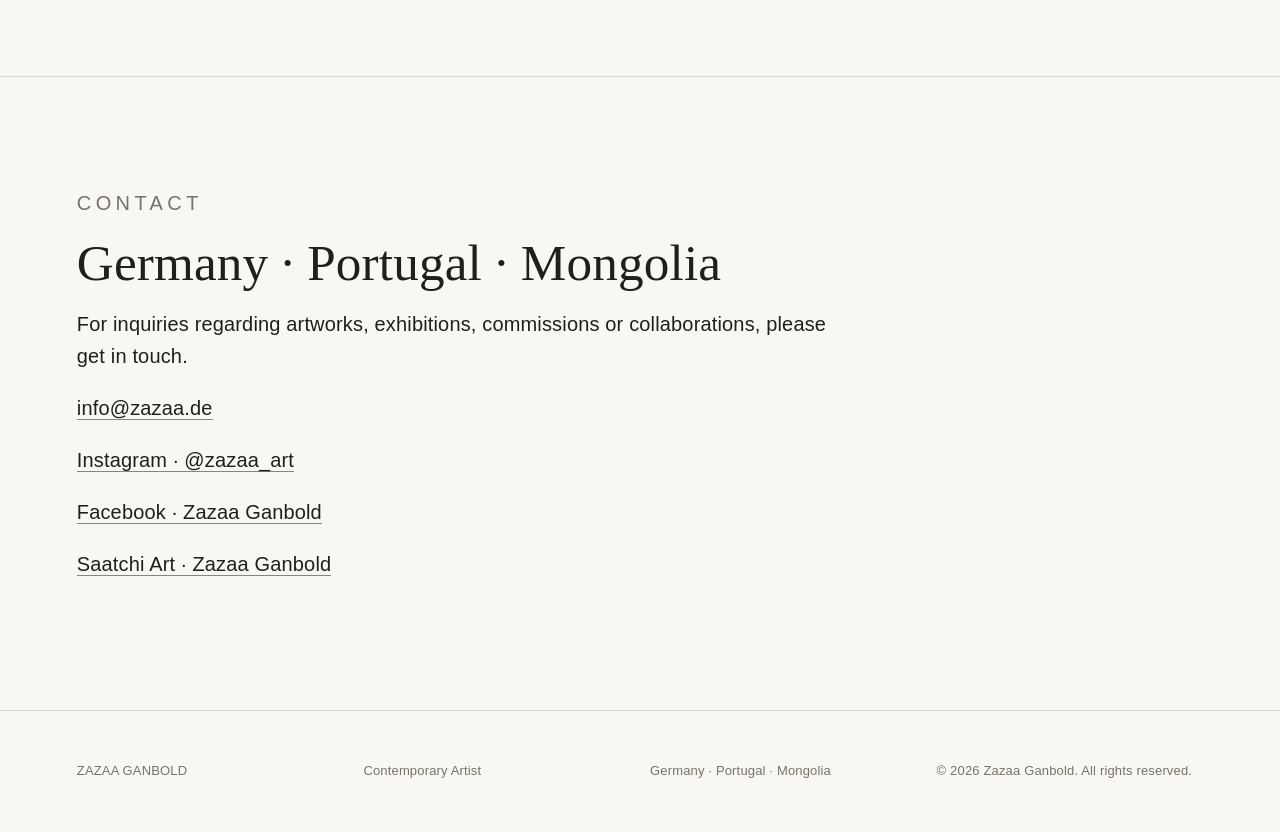
==== commit 53334049: "Add files via upload" ====
--- a/index.html
+++ b/index.html
@@ -48,6 +48,7 @@
       <a href="#works" data-i18n="nav.works">Works</a>
       <a href="#series" data-i18n="nav.series">Series</a>
       <a href="#prints" data-i18n="nav.prints">Prints</a>
+      <a href="shop.html" data-i18n="nav.shop">Shop</a>
       <a href="#about" data-i18n="nav.about">About</a>
       <a href="#exhibitions" data-i18n="nav.exhibitions">Exhibitions</a>
       <a href="#contact" data-i18n="nav.contact">Contact</a>
@@ -196,10 +197,10 @@
     </div>
     <div class="modal-info">
       <h2 id="modalTitle"></h2>
-      <p id="modalDetails"></p>
-      <p id="modalStatus"></p>
+      <div id="modalDetails" class="modal-details"></div>
+      <p id="modalStatus" class="modal-status"></p>
       <div class="modal-actions">
-        <a id="modalInquire" class="text-link" href="#" data-i18n="modal.inquire">Inquire About This Piece</a>
+        <a id="modalInquire" class="text-link" href="#">Inquire About This Piece</a>
         <a id="modalPrint" class="text-link" href="#prints" data-i18n="modal.requestPrint">Request a Print</a>
       </div>
     </div>
--- a/style.css
+++ b/style.css
@@ -58,7 +58,9 @@
 .newsletter-intro{color:var(--muted);font-size:18px;max-width:480px;margin-top:18px}
 .newsletter-form{display:flex;gap:16px;align-items:end;flex-wrap:wrap}
 .newsletter-form input{flex:1;min-width:220px}
-.modal-actions{display:flex;flex-direction:column;gap:14px;margin-top:28px}
+.modal-actions{display:flex;flex-direction:column;gap:12px;margin-top:32px;align-items:flex-start}
+.modal-actions a{border:1px solid var(--accent);color:var(--accent);padding:12px 22px;font-size:13px;text-transform:uppercase;letter-spacing:.1em;border-radius:2px;transition:background .15s,color .15s}
+.modal-actions a:hover{background:var(--accent);color:#fff}
 .split-section{display:grid;grid-template-columns:.7fr 1.3fr;gap:80px;border-top:1px solid var(--line)}
 .text-column p{font-size:20px;margin:0 0 28px;max-width:820px}
 .exhibition-block{border-top:1px solid var(--line);padding:34px 0}
@@ -87,7 +89,9 @@
   .modal-next{right:6px}
 }
 .modal-info h2{font-size:42px;margin-bottom:18px}
-.modal-info p{color:var(--muted)}
+.modal-details{color:var(--muted);margin-bottom:8px}
+.modal-details p{margin:0 0 6px;font-size:16px}
+.modal-status{color:var(--accent);font-size:13px;text-transform:uppercase;letter-spacing:.1em;margin:6px 0 0}
 @media(max-width:960px){
   .site-header{padding:18px 20px;align-items:flex-start}
   .nav{gap:12px;flex-wrap:wrap;justify-content:flex-end;font-size:11px}
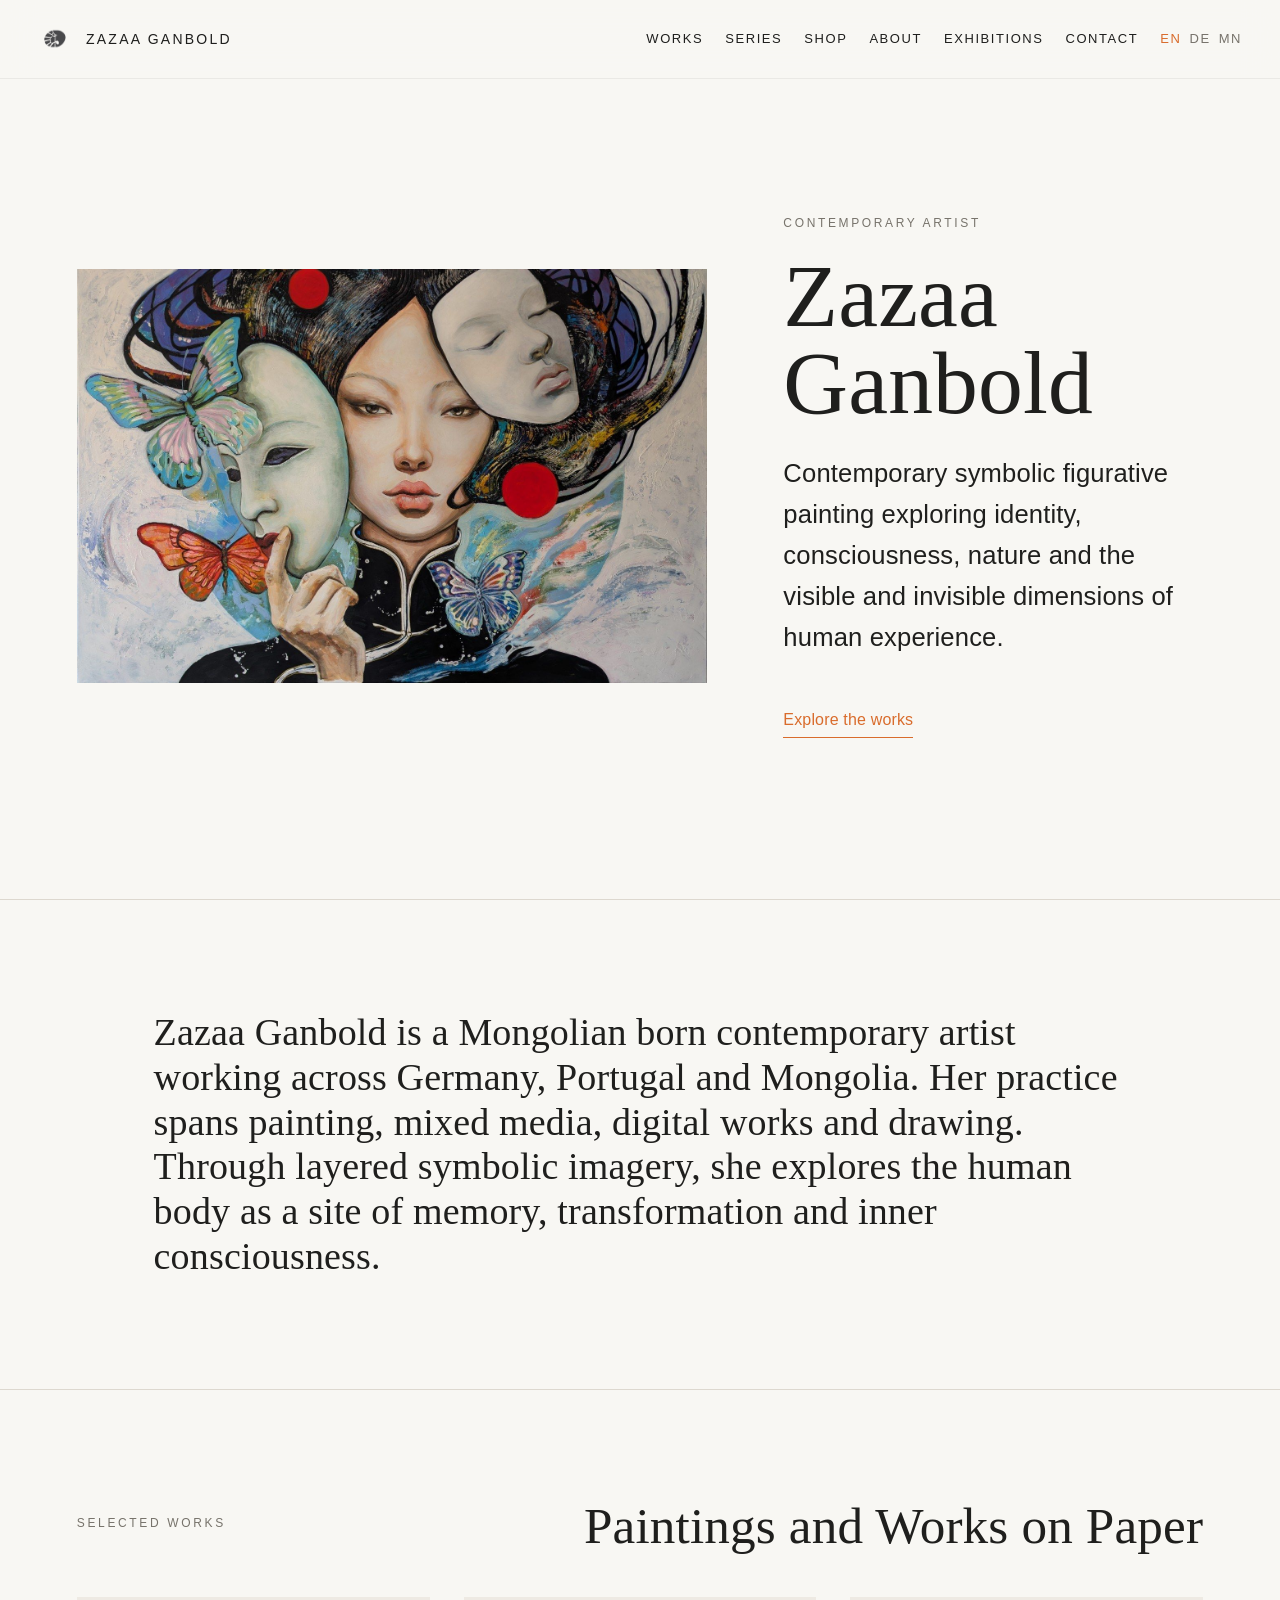
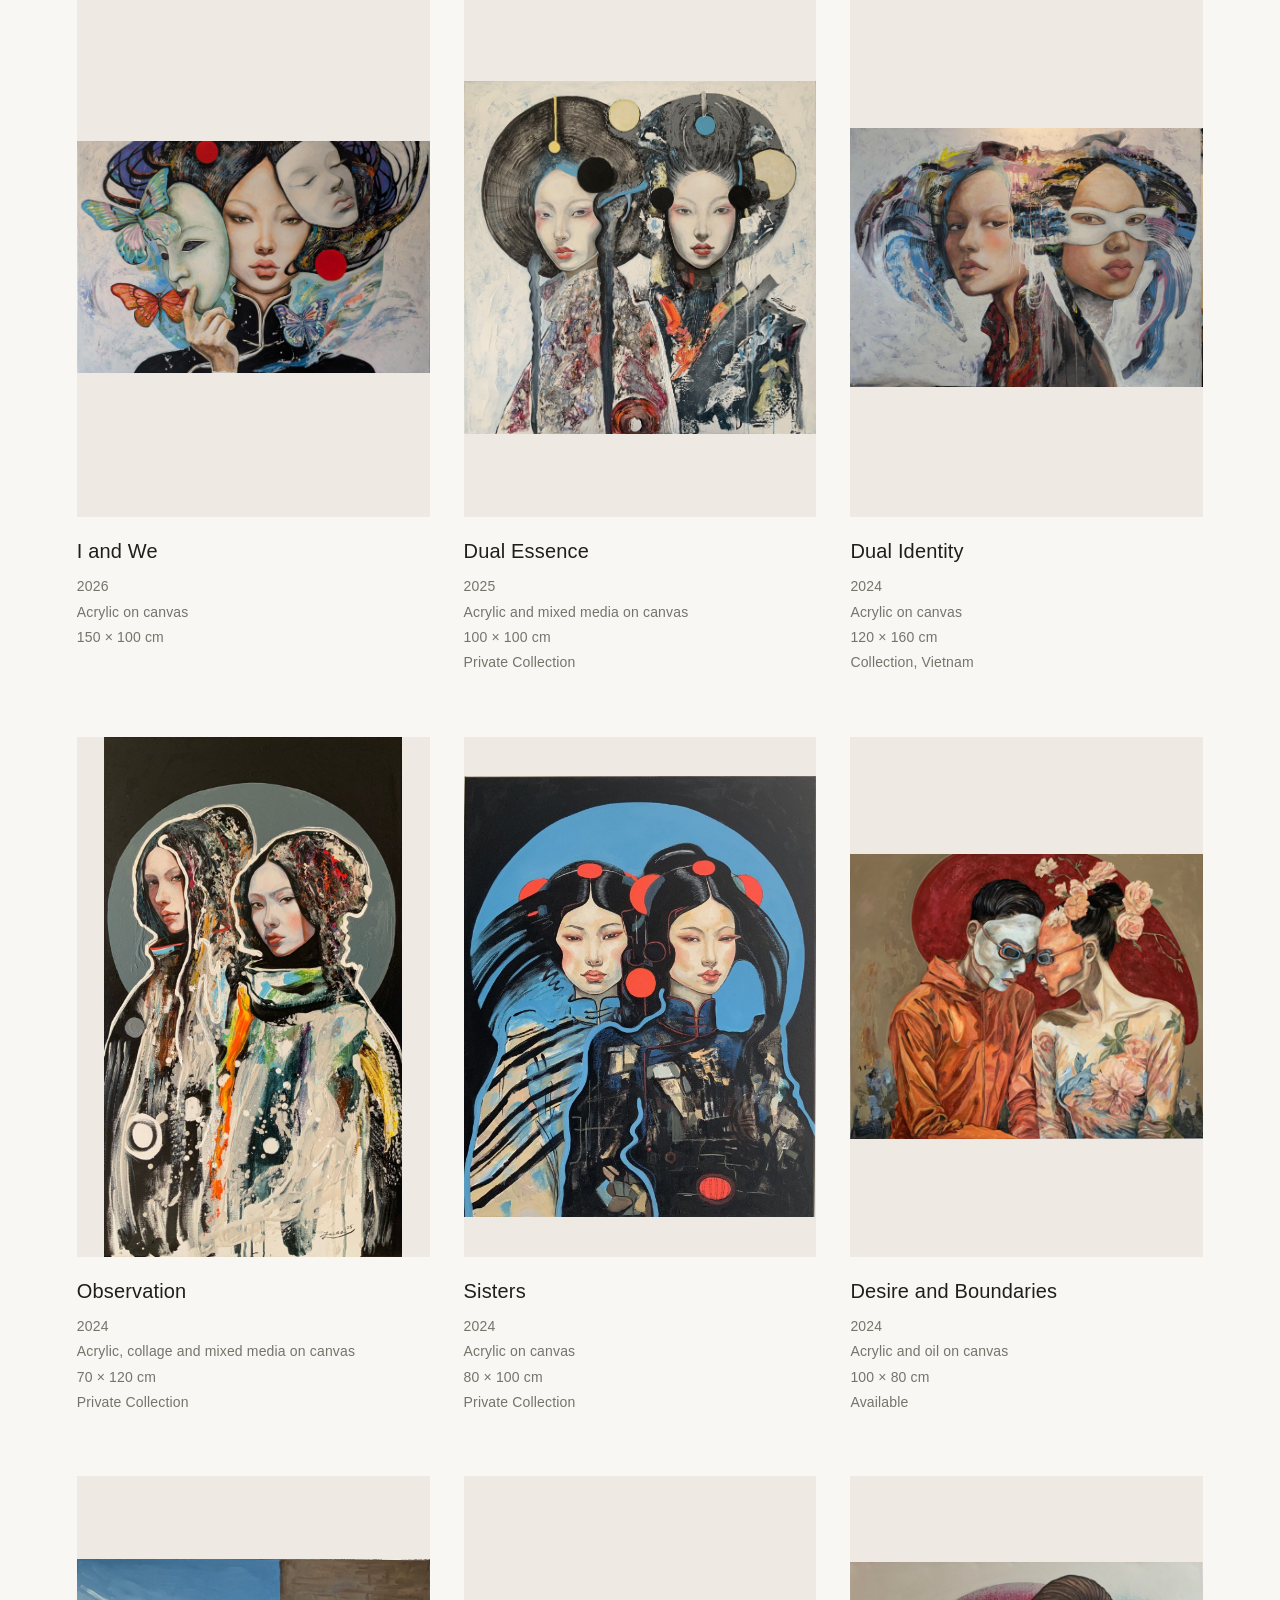
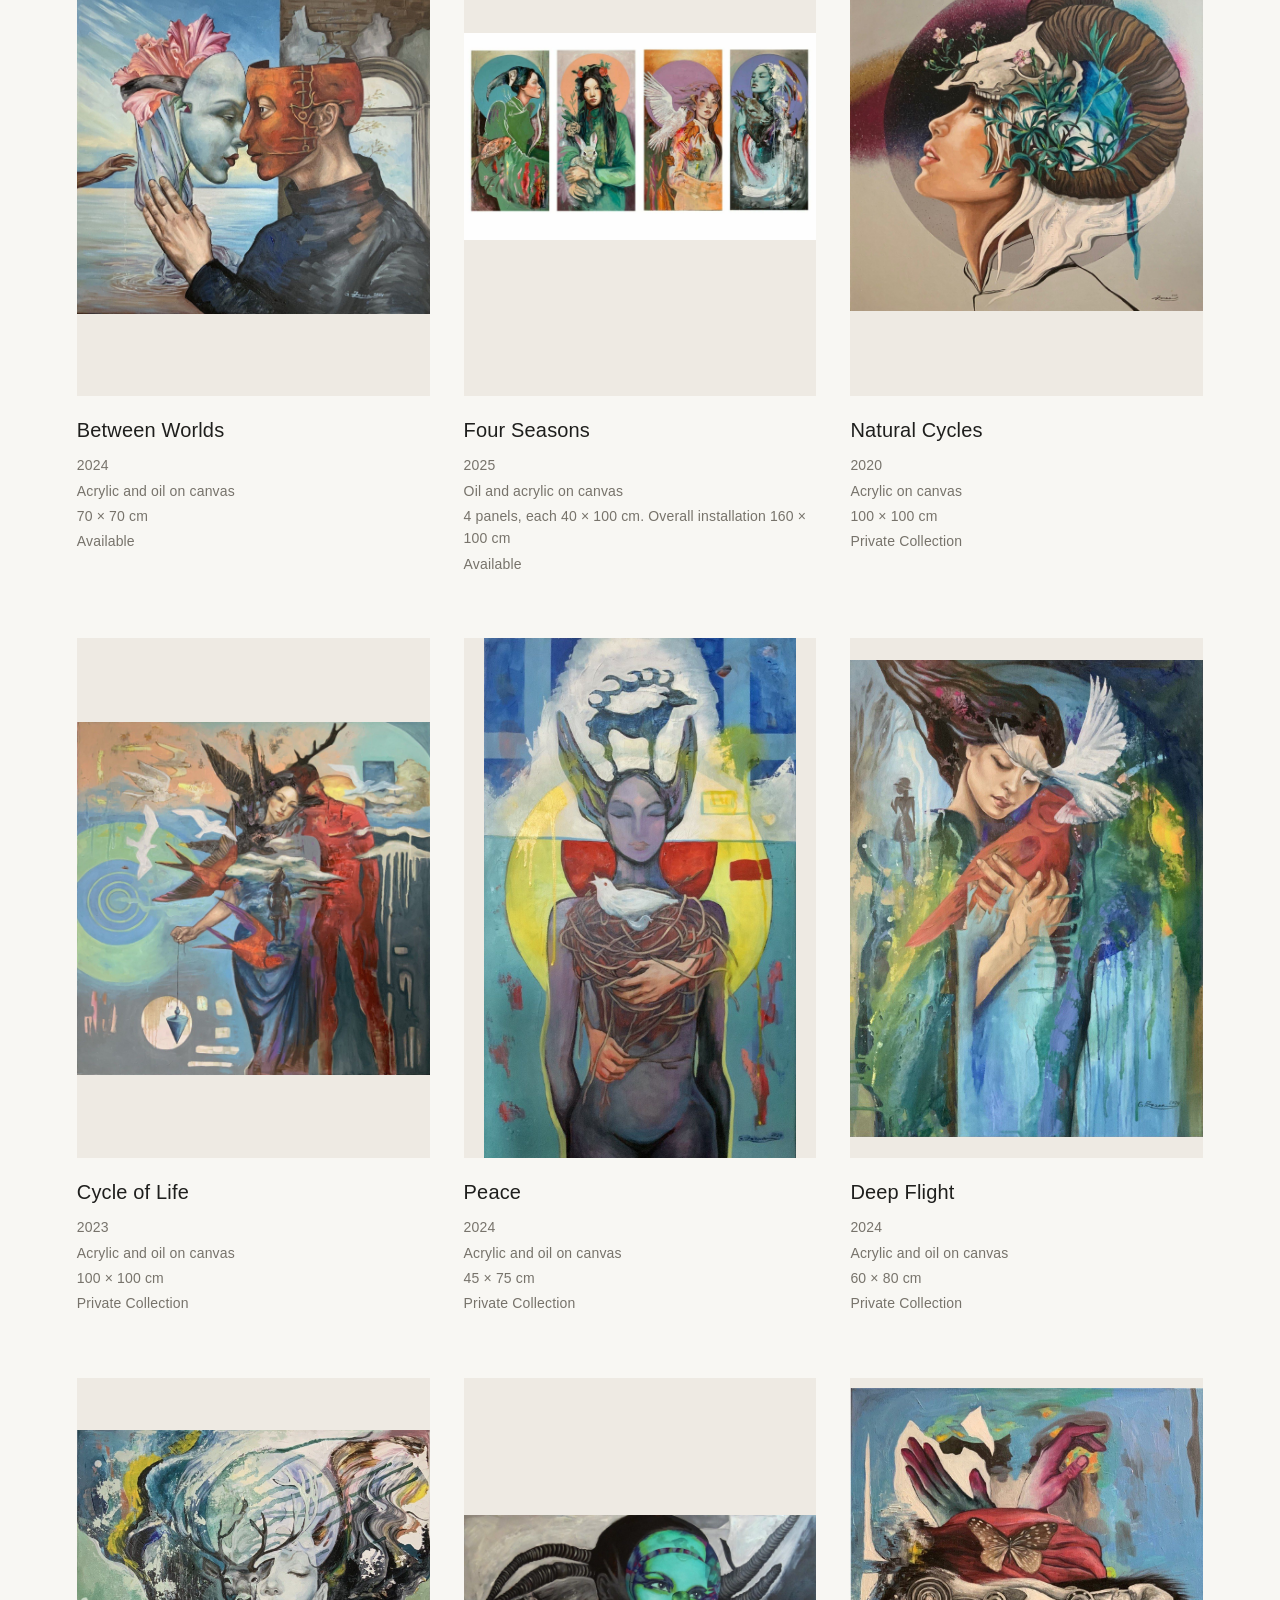
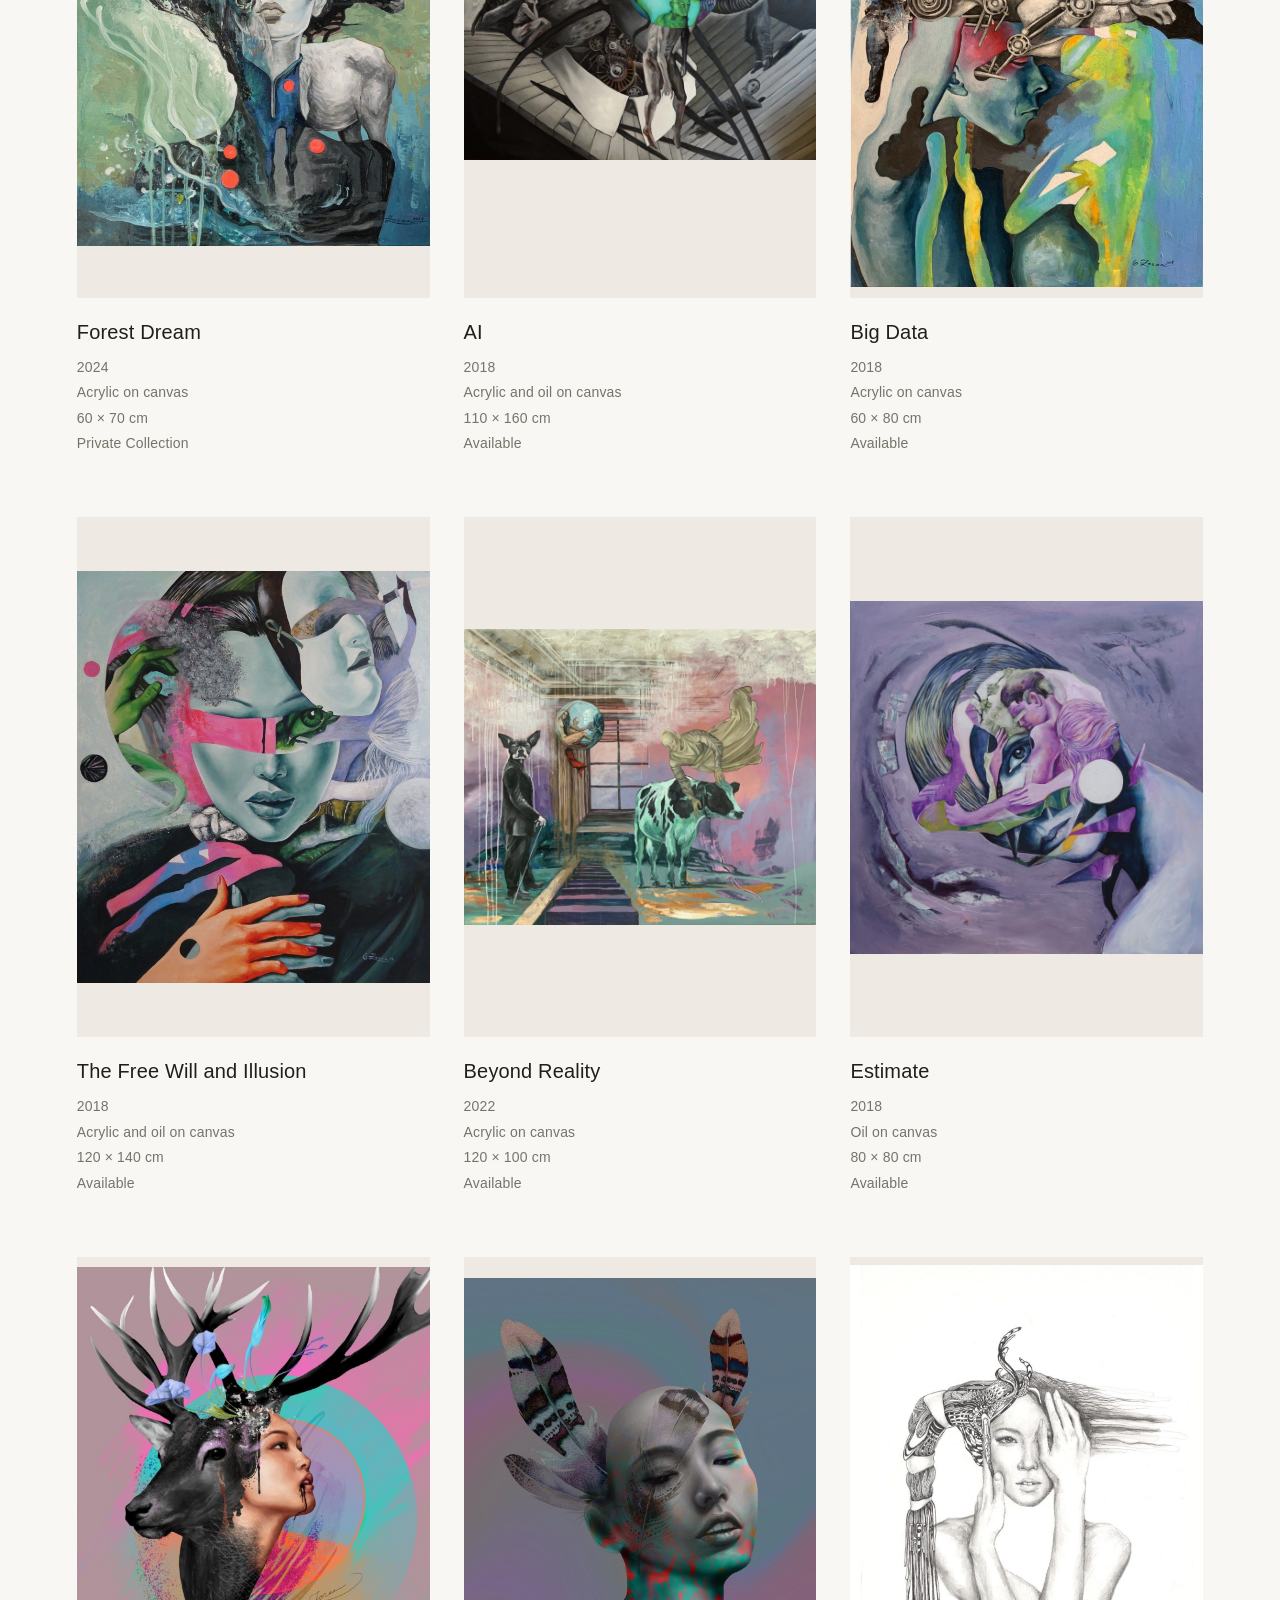
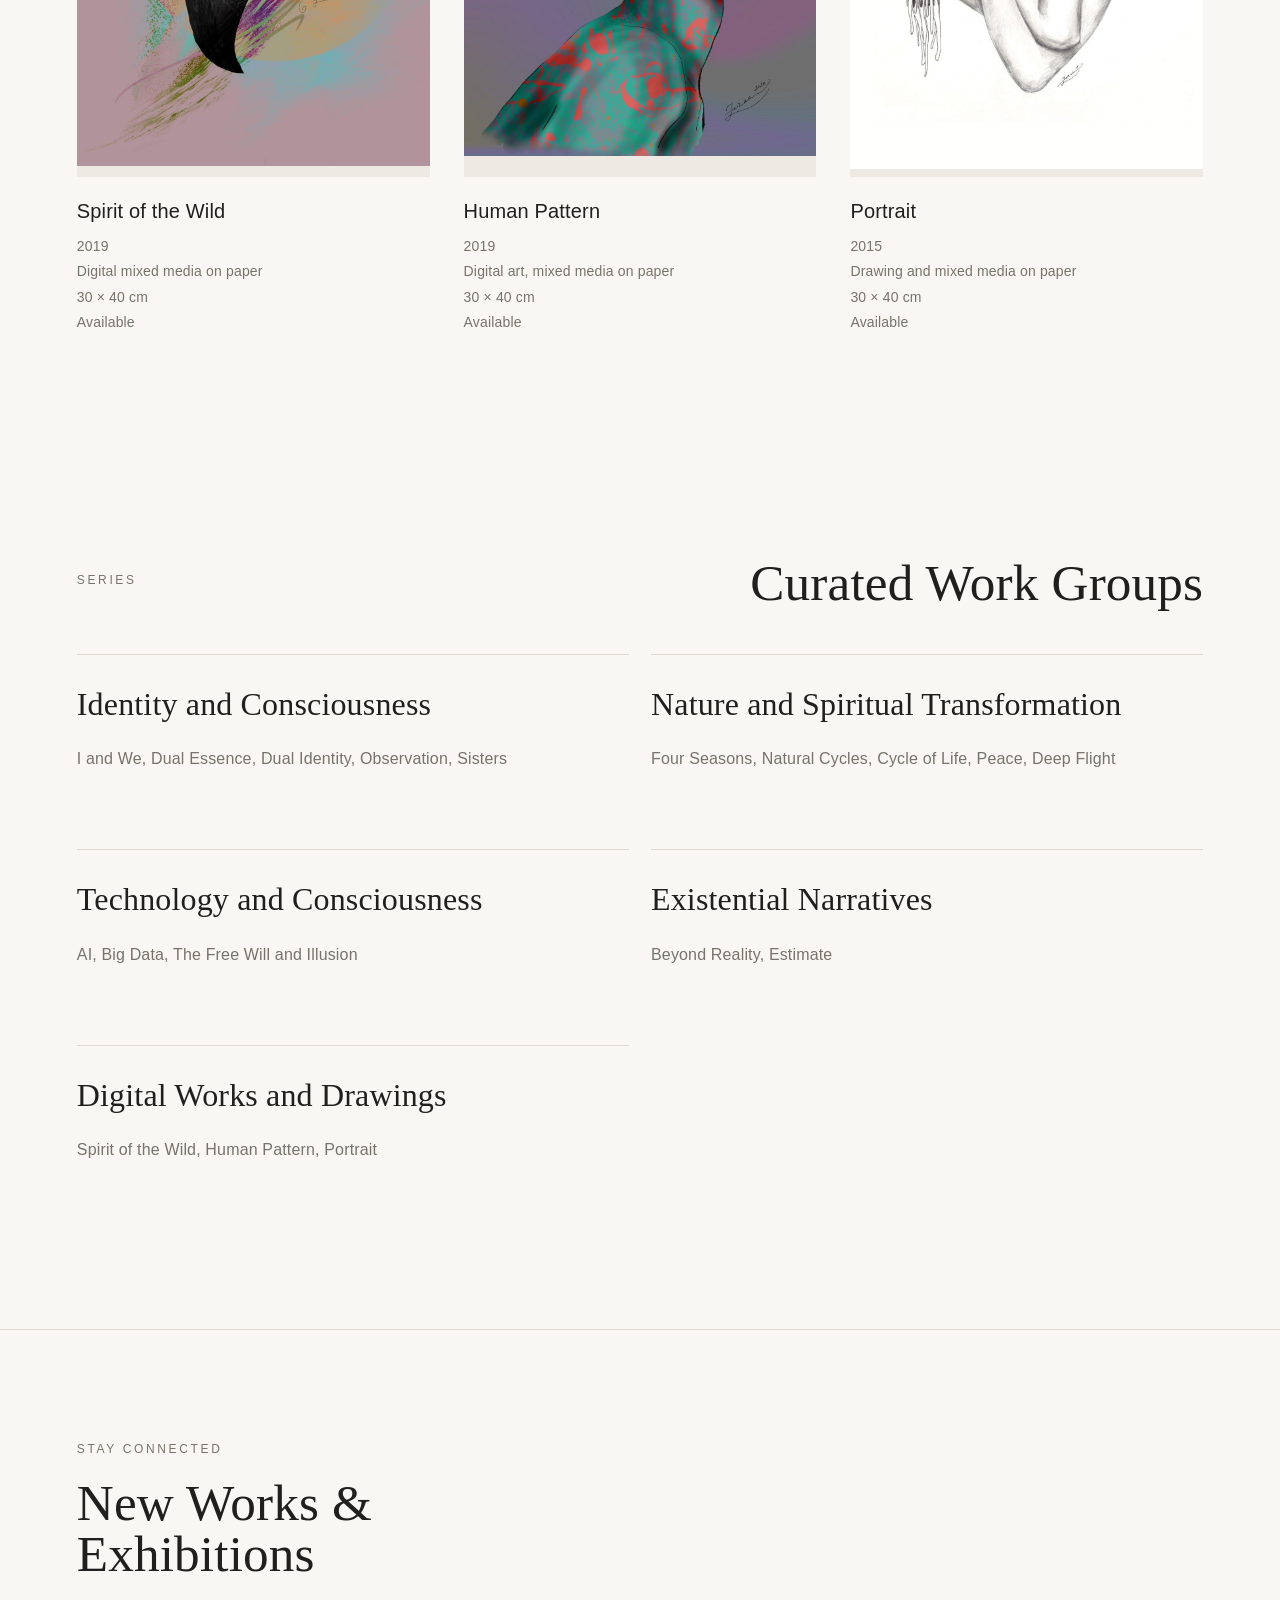
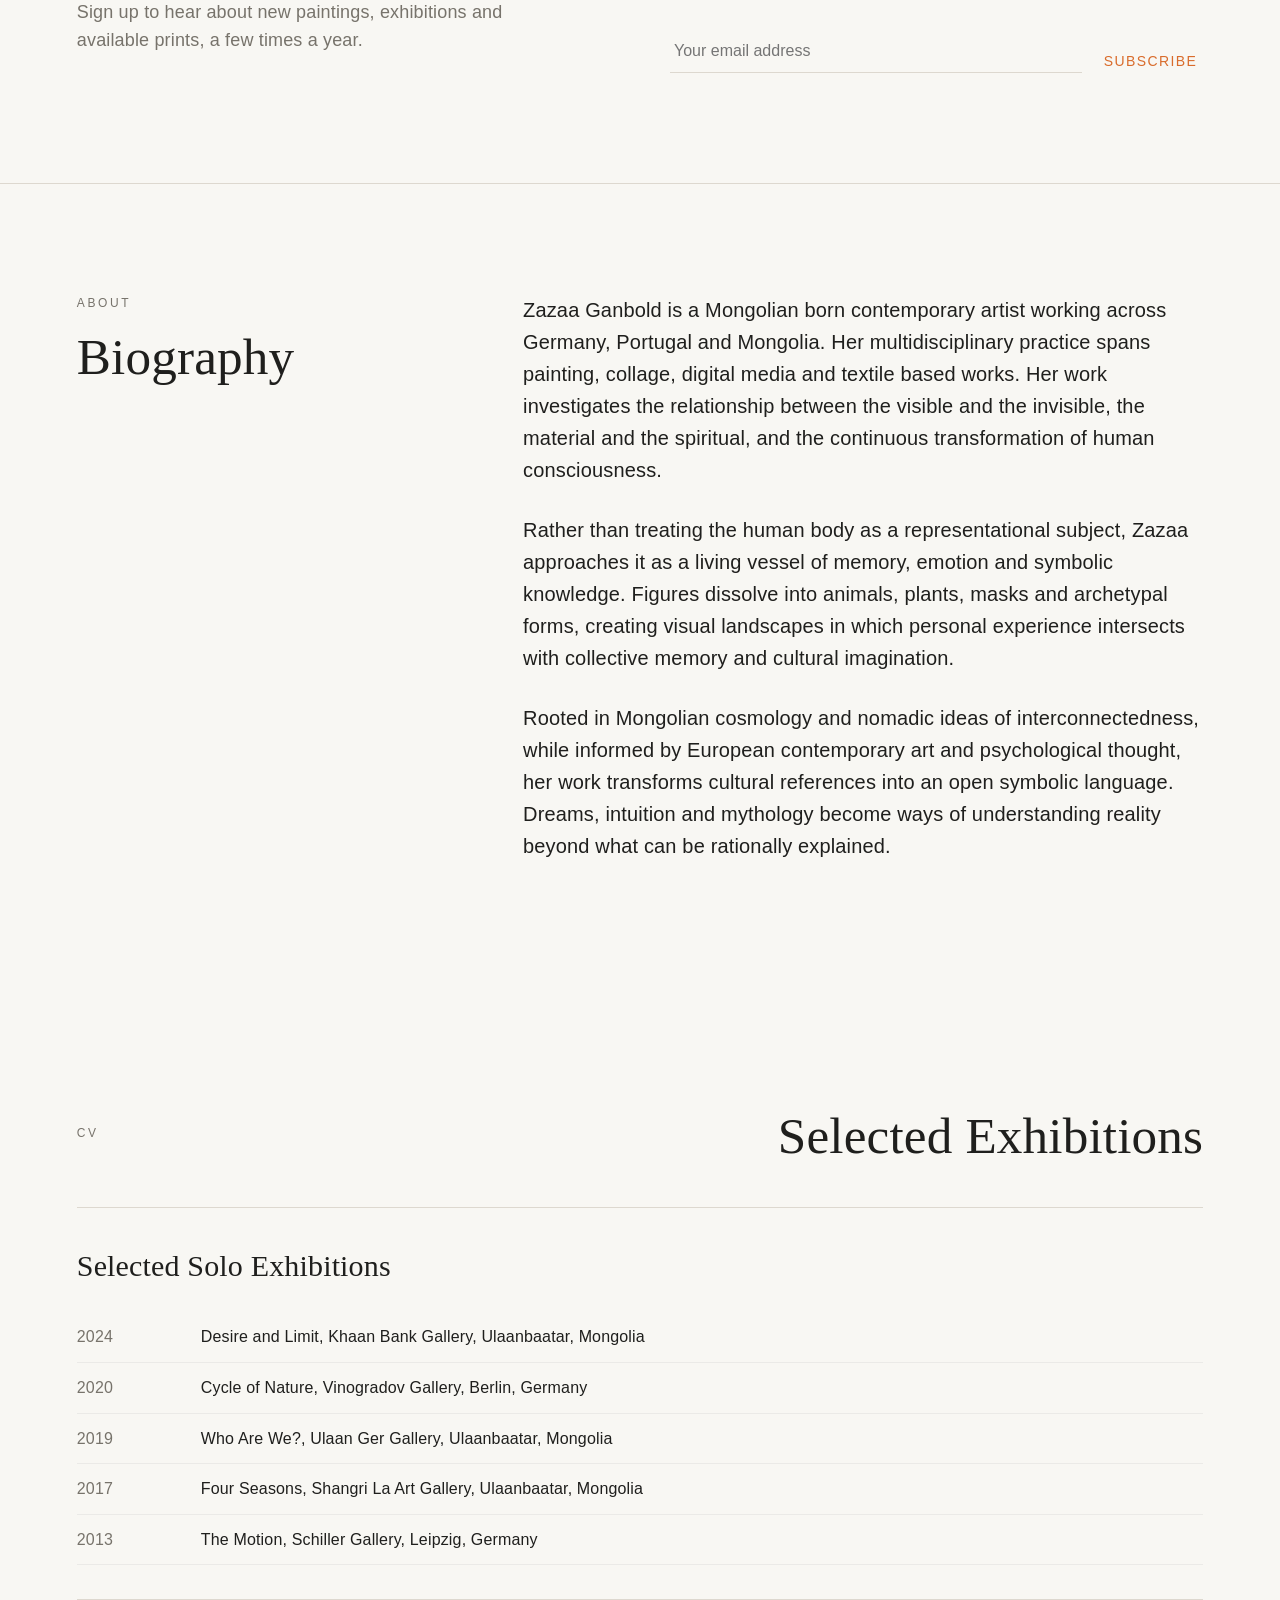
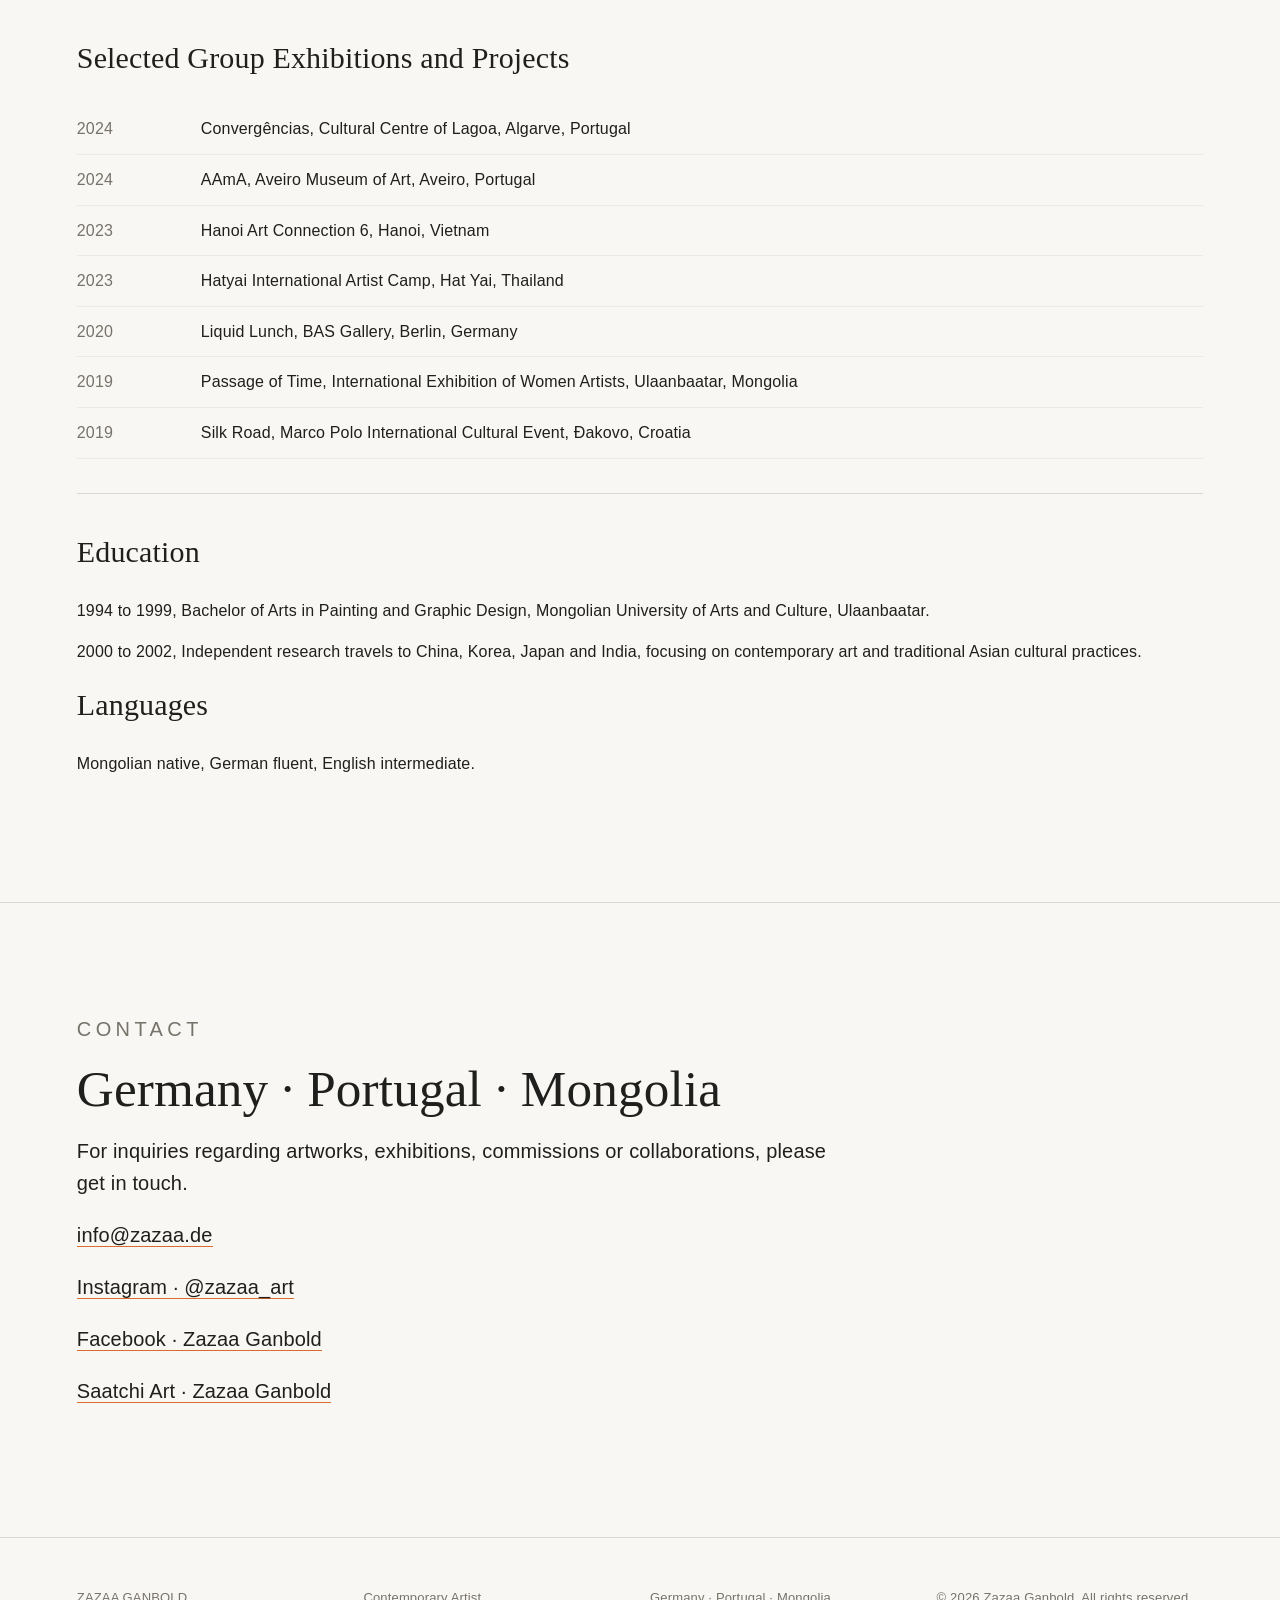
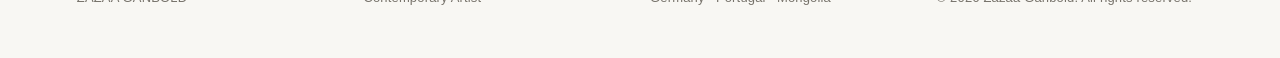
==== commit bcb60638: "Add files via upload" ====
--- a/index.html
+++ b/index.html
@@ -47,7 +47,6 @@
     <nav class="nav">
       <a href="#works" data-i18n="nav.works">Works</a>
       <a href="#series" data-i18n="nav.series">Series</a>
-      <a href="#prints" data-i18n="nav.prints">Prints</a>
       <a href="shop.html" data-i18n="nav.shop">Shop</a>
       <a href="#about" data-i18n="nav.about">About</a>
       <a href="#exhibitions" data-i18n="nav.exhibitions">Exhibitions</a>
@@ -91,45 +90,6 @@
         <h2 data-i18n="sections.seriesTitle">Curated Work Groups</h2>
       </div>
       <div class="series-grid" id="seriesGrid"></div>
-    </section>
-
-    <section id="prints" class="section prints-section">
-      <div class="section-heading">
-        <p class="eyebrow" data-i18n="sections.printsEyebrow">Prints &amp; Editions</p>
-        <h2 data-i18n="sections.printsTitle">Own a Piece, Framed or Unframed</h2>
-      </div>
-      <div class="prints-wrap">
-        <p class="prints-intro" data-i18n="prints.intro"></p>
-        <form class="prints-form" id="print-request-form" name="print-request" method="POST" data-netlify="true" netlify-honeypot="bot-field">
-          <input type="hidden" name="form-name" value="print-request">
-          <p class="hidden-field"><label>Don't fill this out: <input name="bot-field"></label></p>
-          <div class="form-row">
-            <label>
-              <span data-i18n="prints.formName">Name</span>
-              <input type="text" name="name" required>
-            </label>
-            <label>
-              <span data-i18n="prints.formEmail">Email</span>
-              <input type="email" name="email" required>
-            </label>
-          </div>
-          <div class="form-row">
-            <label>
-              <span data-i18n="prints.formArtwork">Artwork title</span>
-              <input type="text" name="artwork">
-            </label>
-            <label>
-              <span data-i18n="prints.formSize">Preferred size</span>
-              <input type="text" name="size">
-            </label>
-          </div>
-          <label class="full">
-            <span data-i18n="prints.formMessage">Message</span>
-            <textarea name="message" rows="4"></textarea>
-          </label>
-          <button type="submit" class="text-link form-submit" data-i18n="prints.formSubmit">Send Request</button>
-        </form>
-      </div>
     </section>
 
     <section id="newsletter" class="section newsletter-section">
@@ -201,7 +161,7 @@
       <p id="modalStatus" class="modal-status"></p>
       <div class="modal-actions">
         <a id="modalInquire" class="text-link" href="#">Inquire About This Piece</a>
-        <a id="modalPrint" class="text-link" href="#prints" data-i18n="modal.requestPrint">Request a Print</a>
+        <a id="modalPrint" class="text-link" href="shop.html#prints" data-i18n="modal.requestPrint">Request a Print</a>
       </div>
     </div>
   </div>
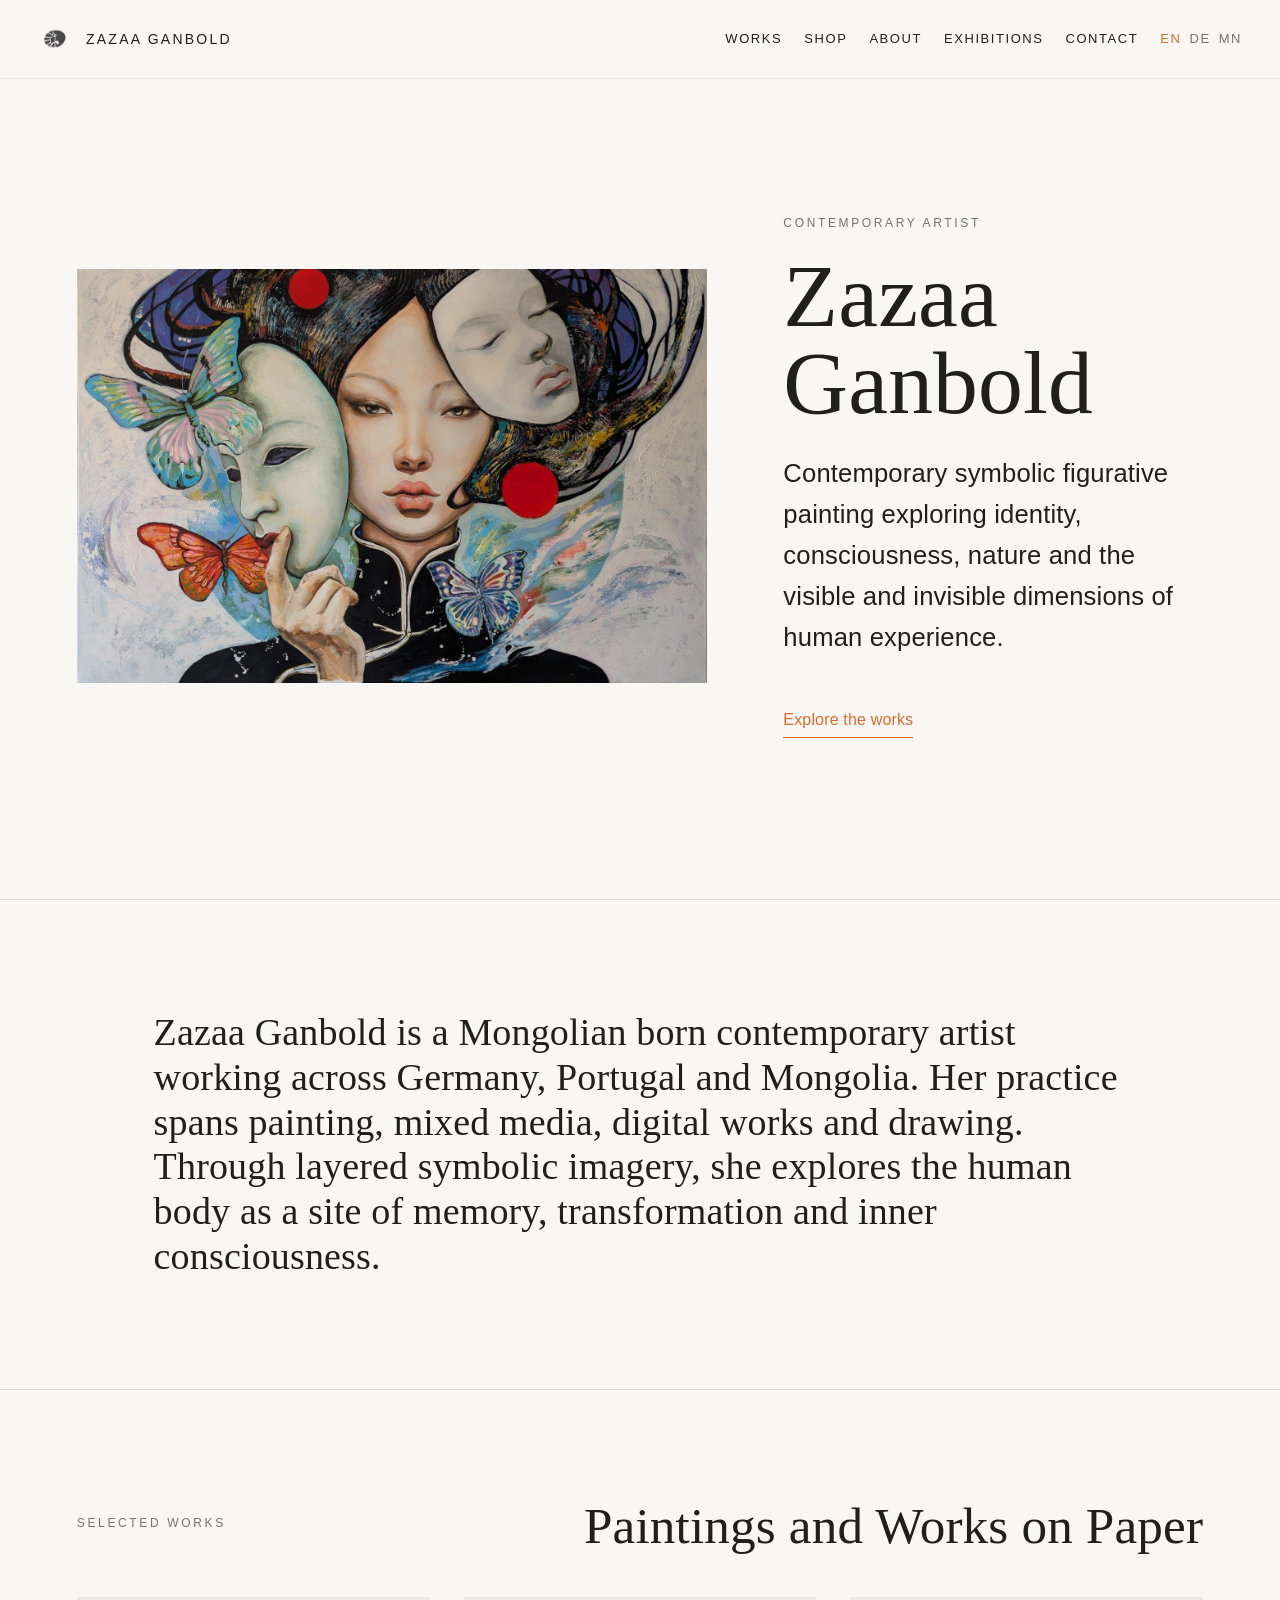
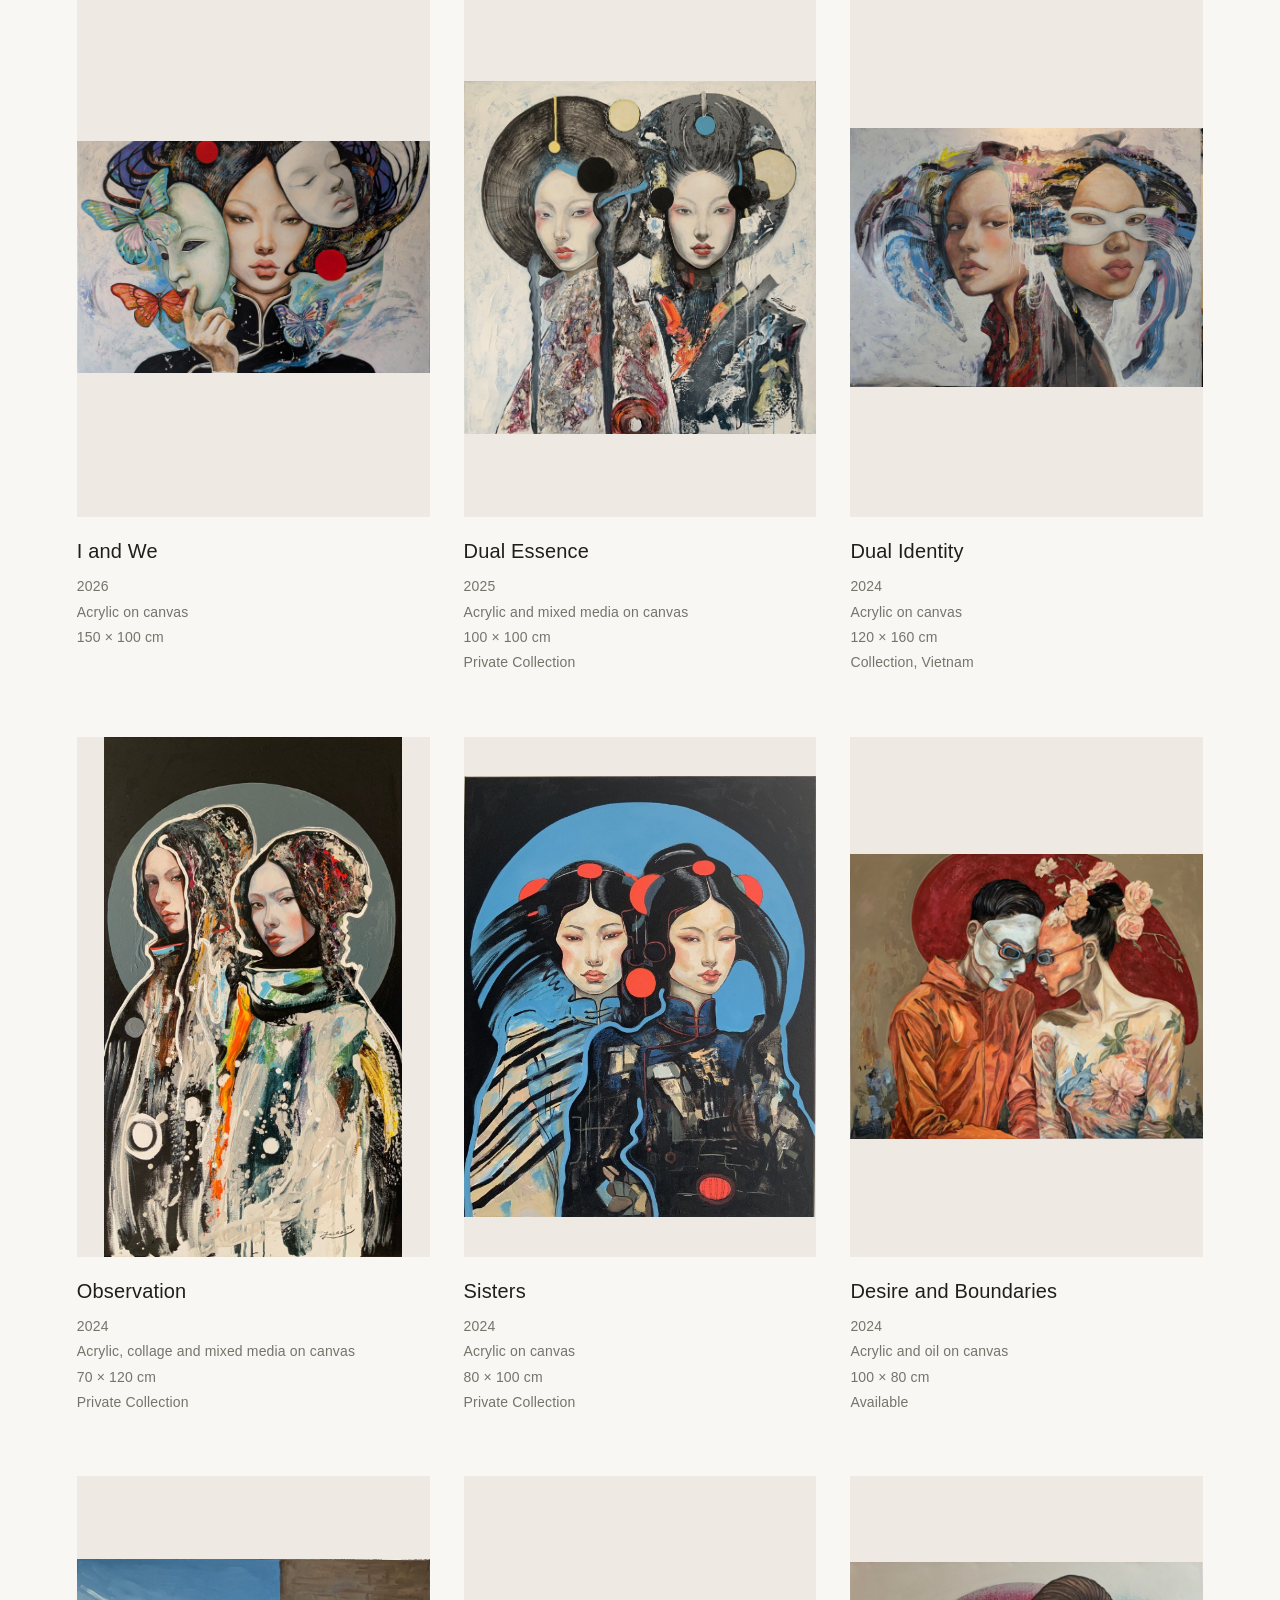
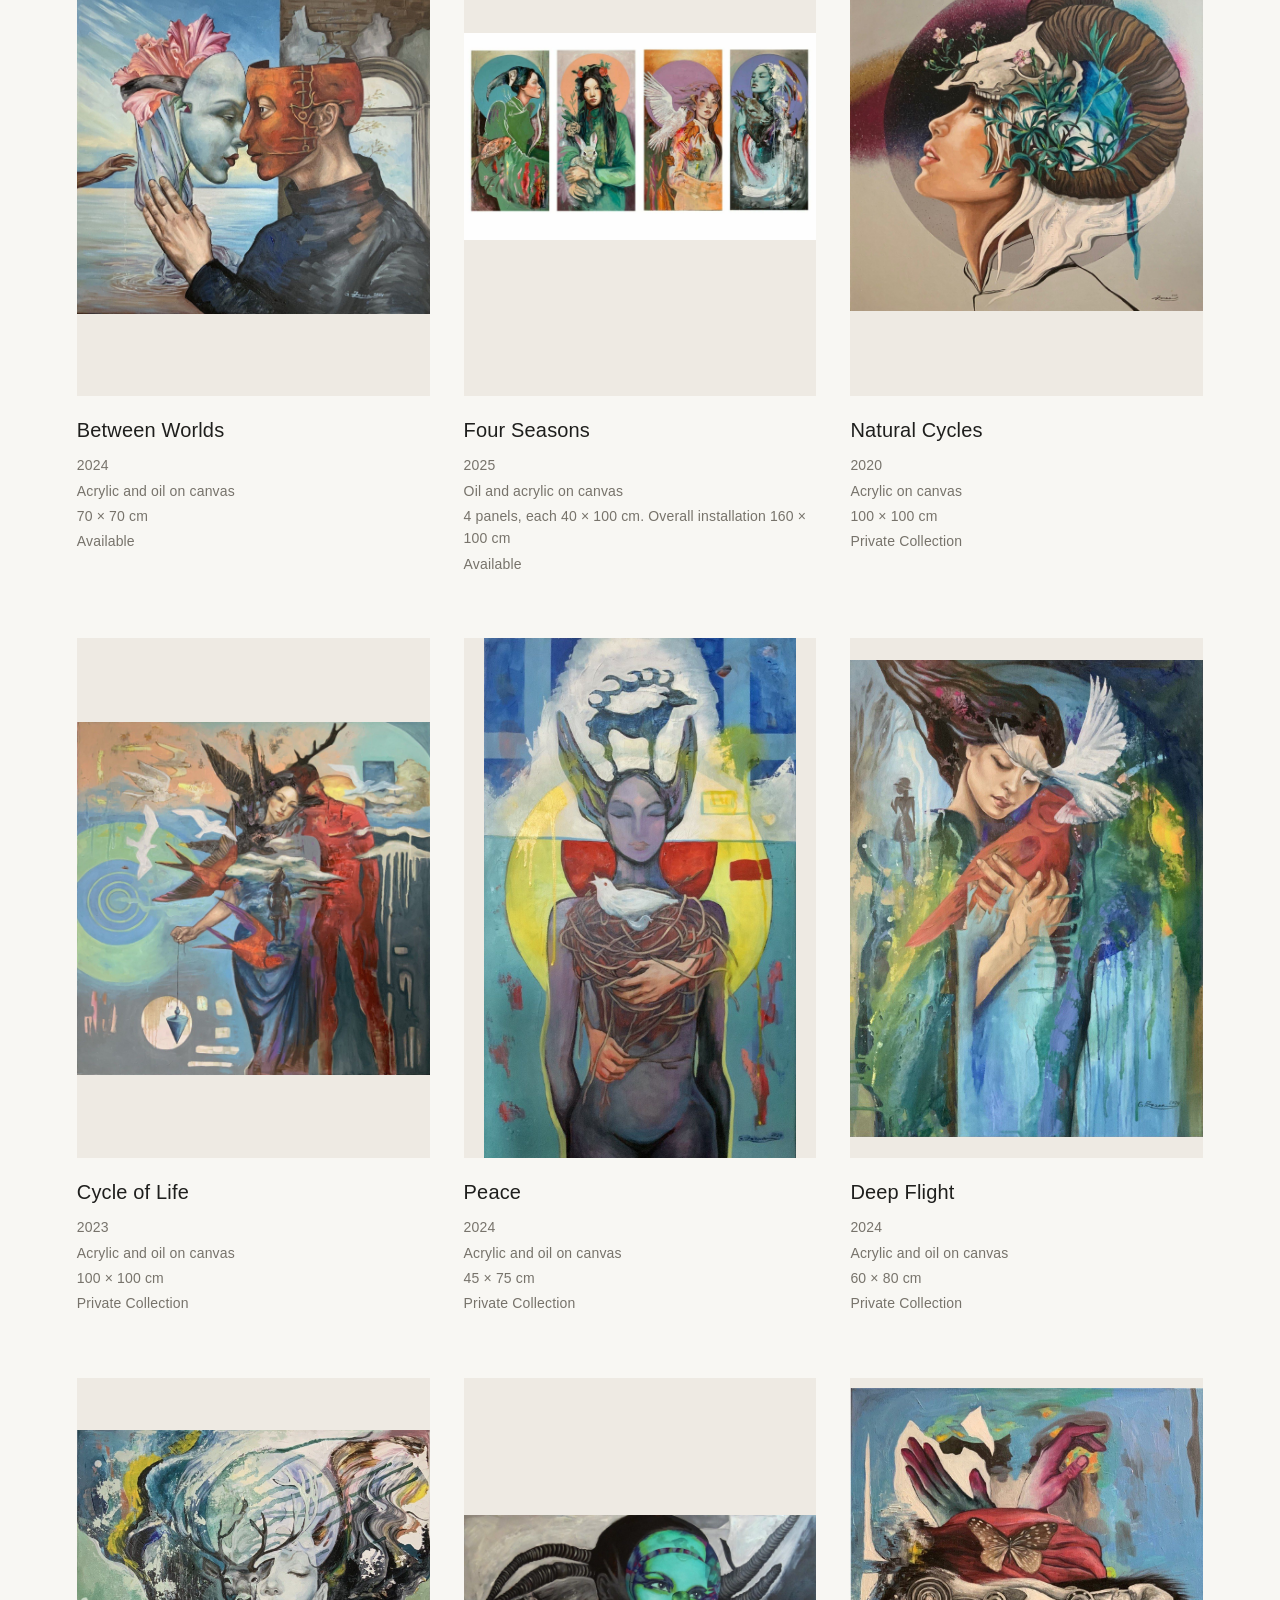
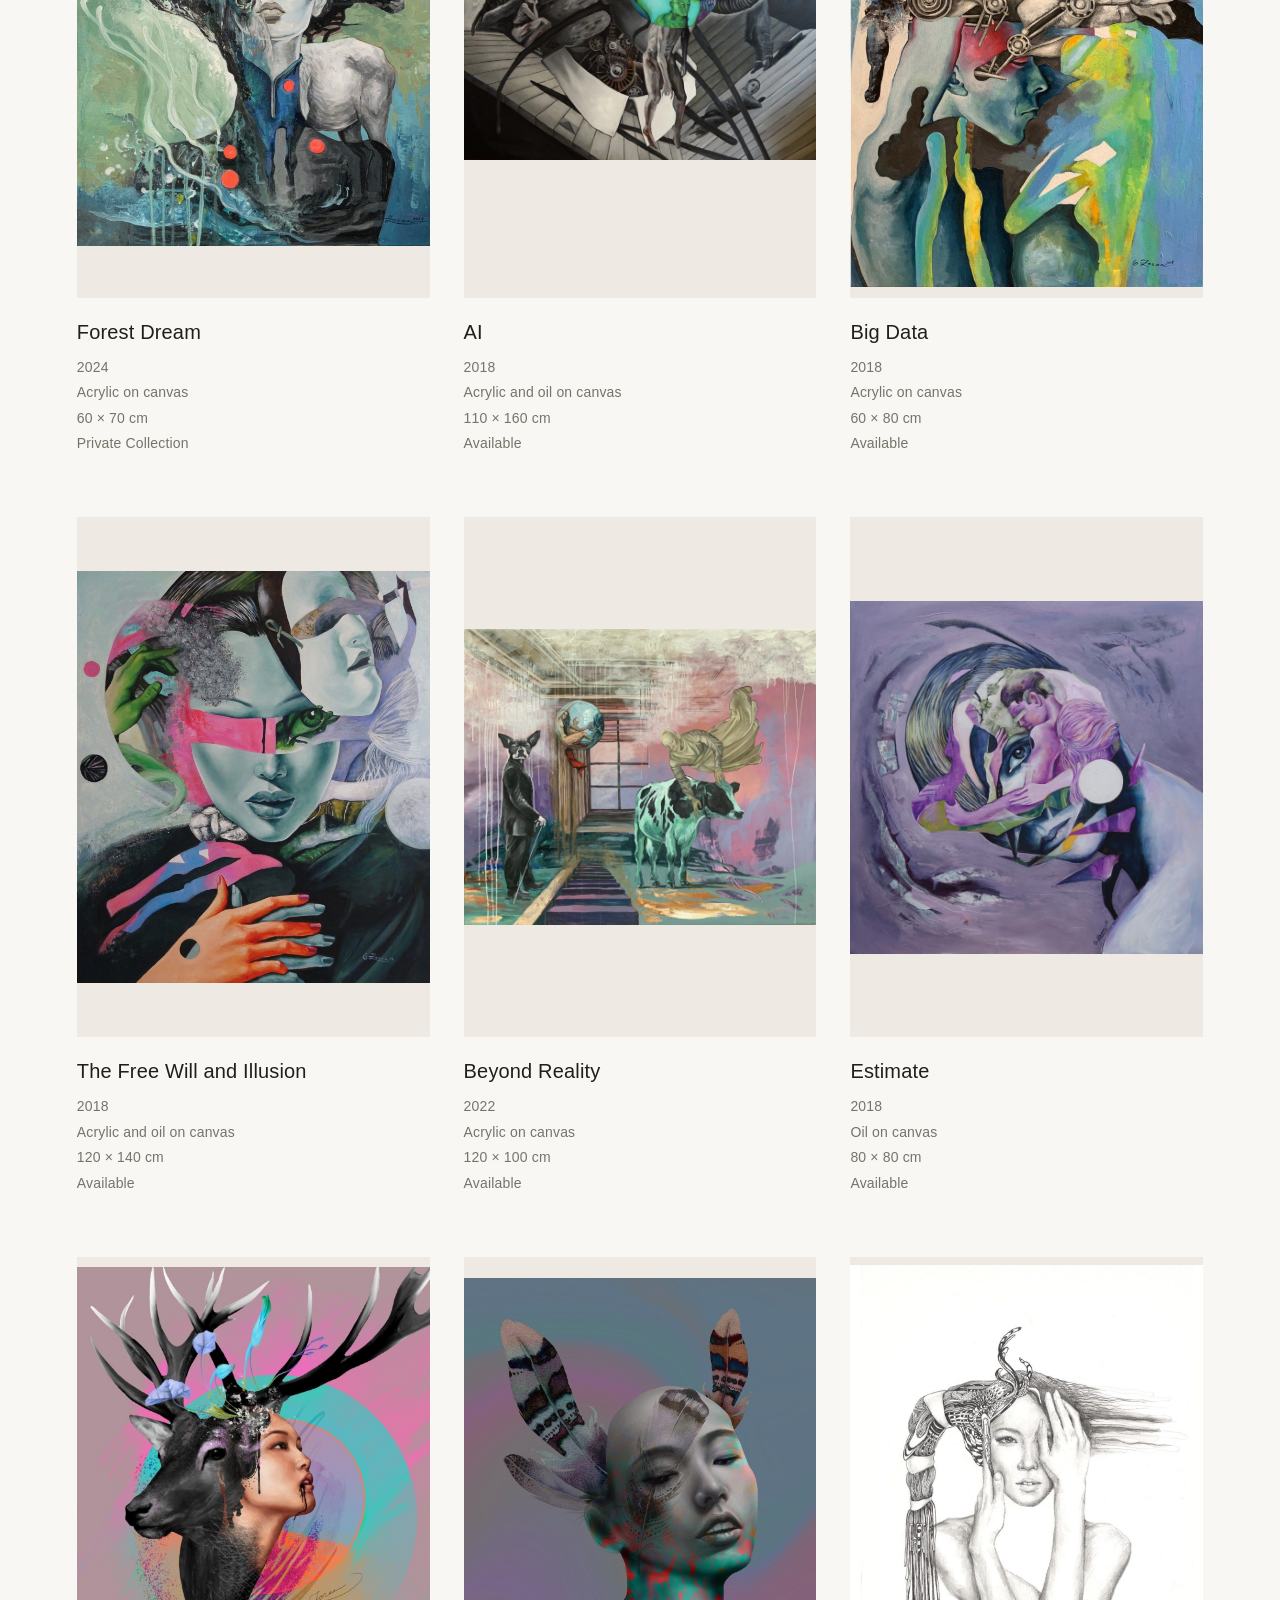
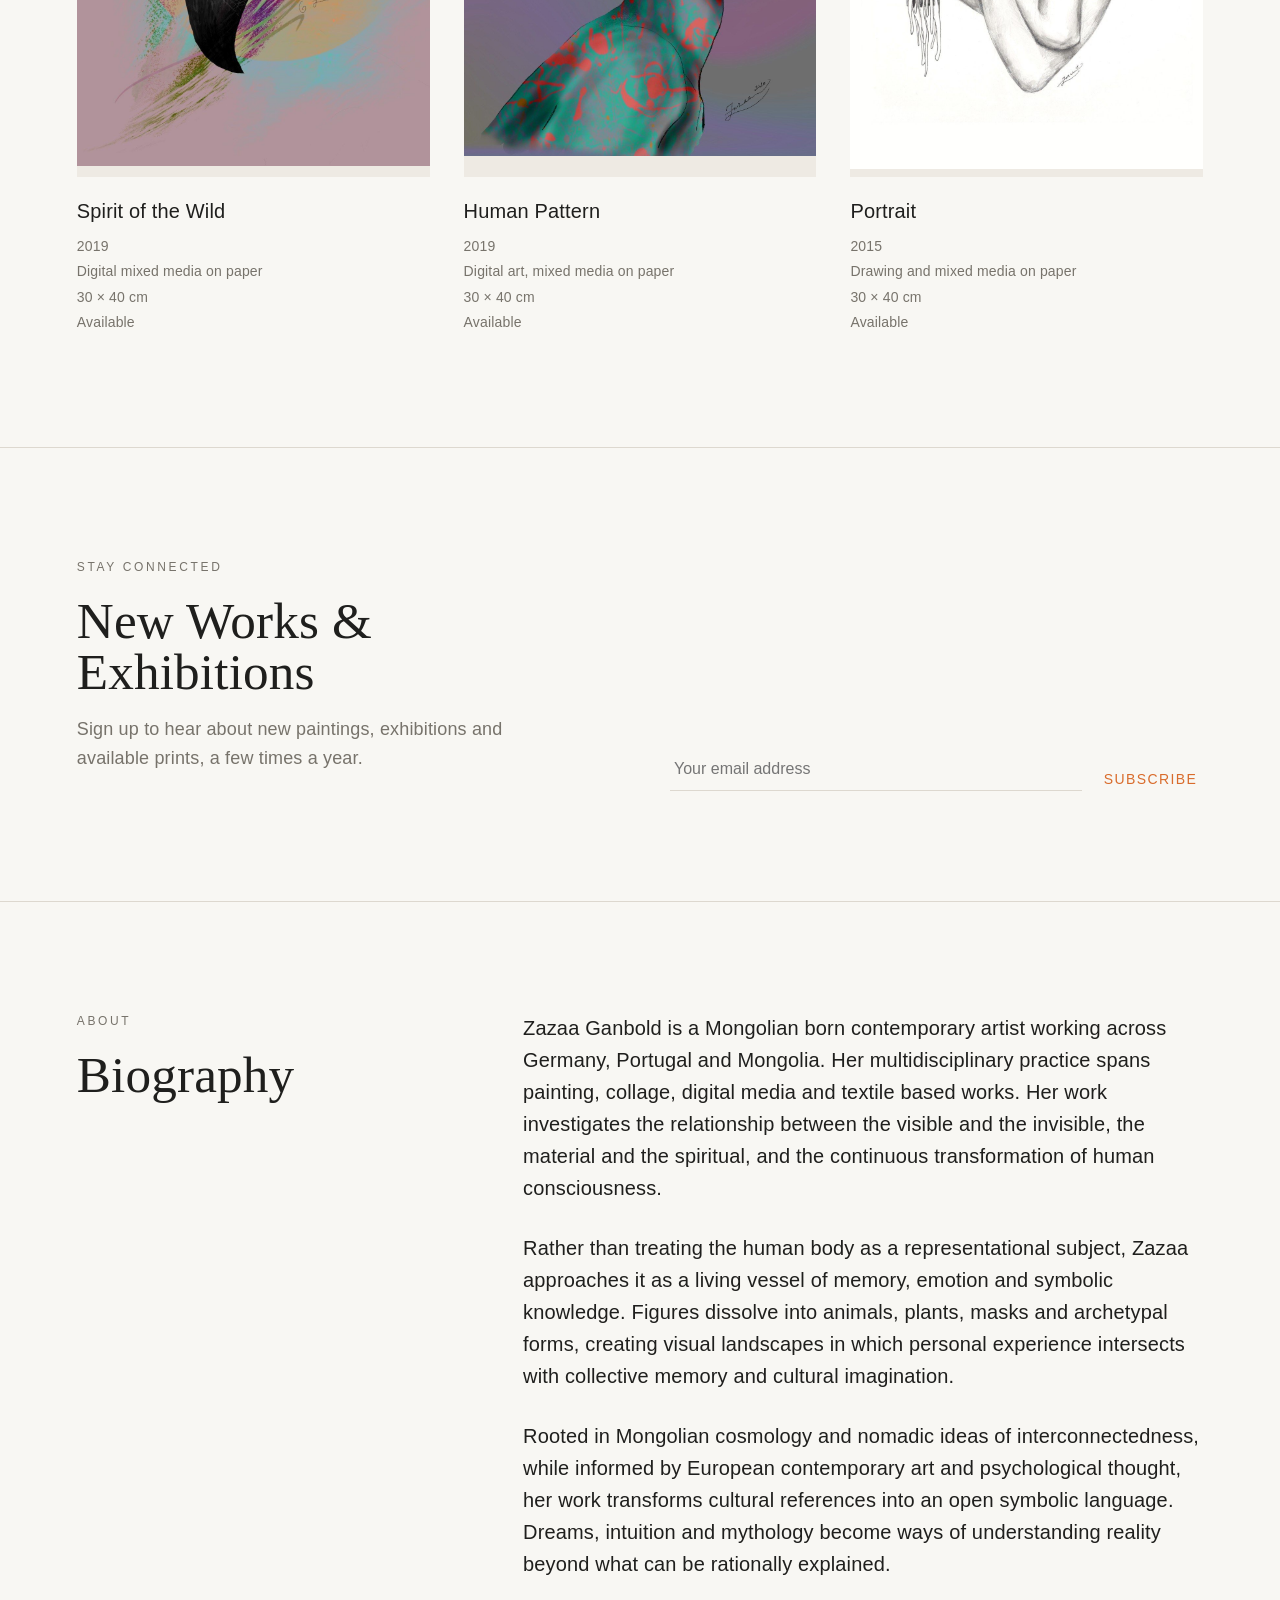
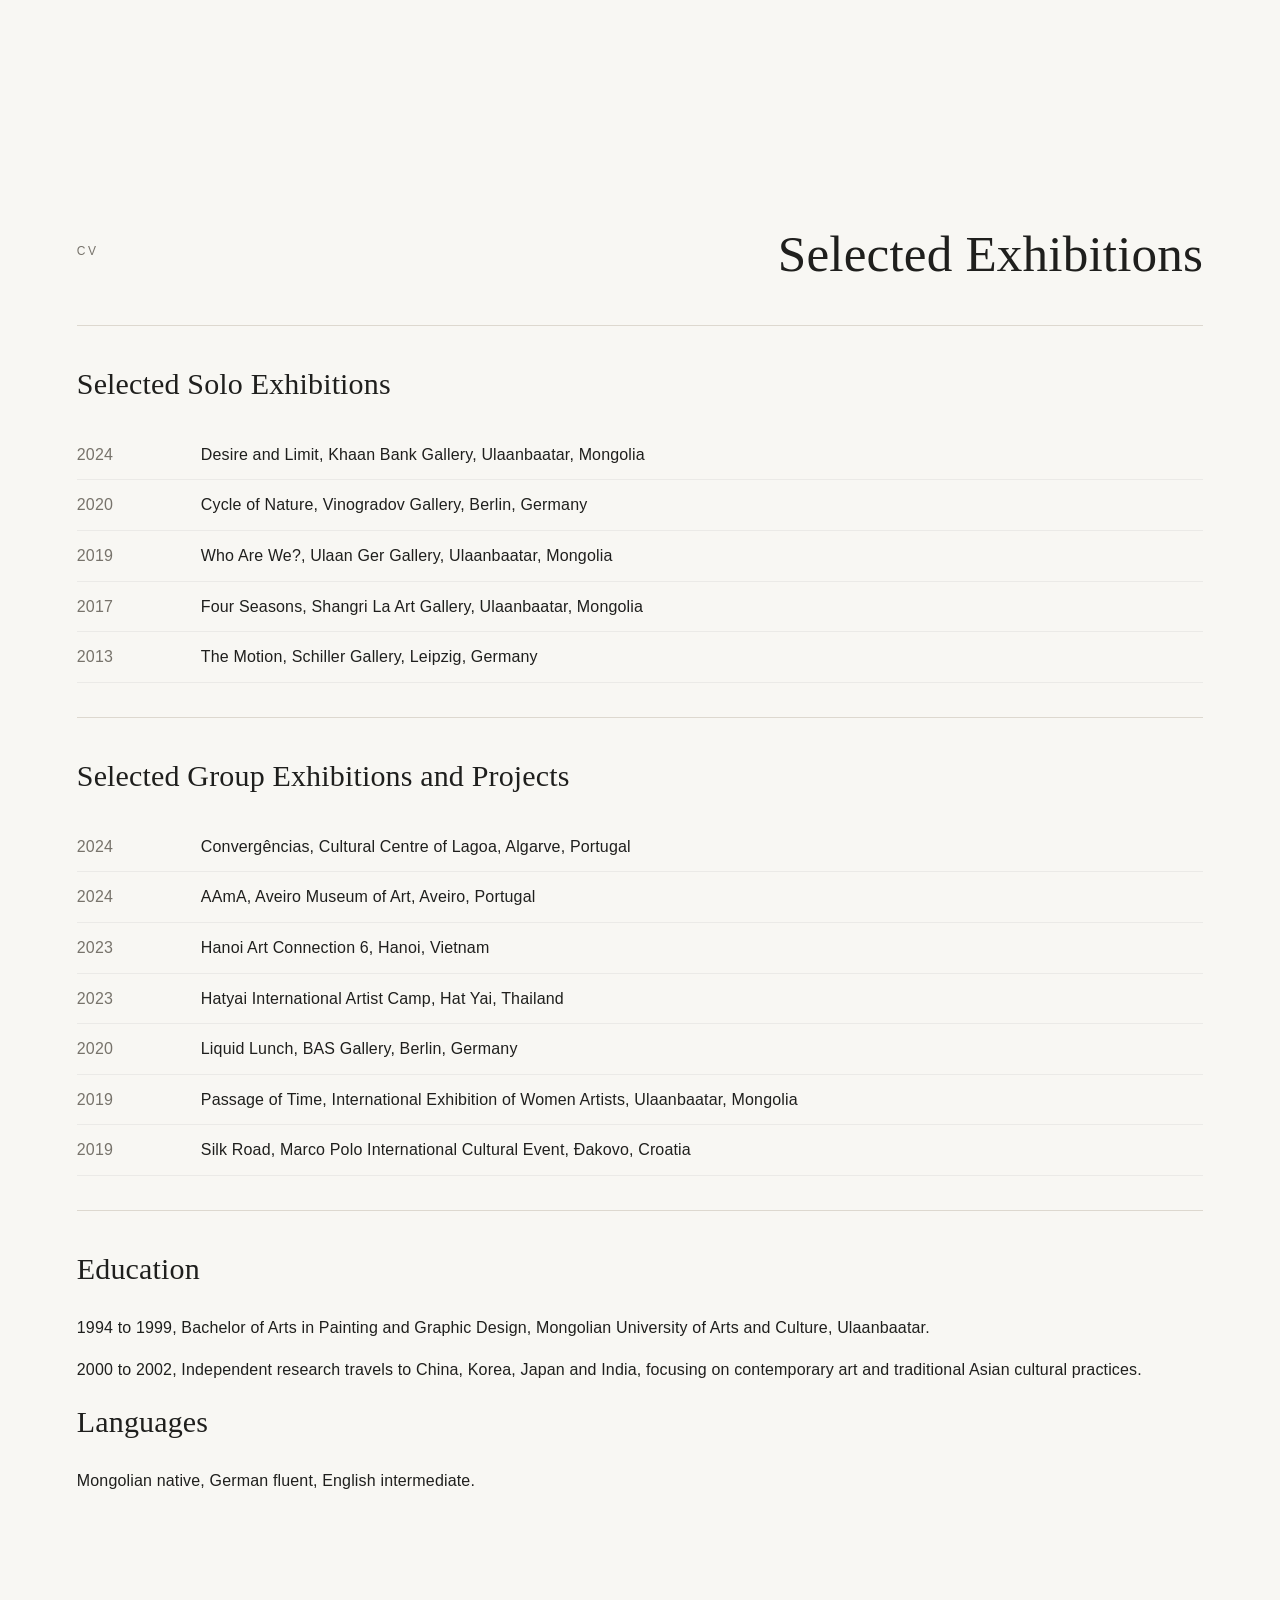
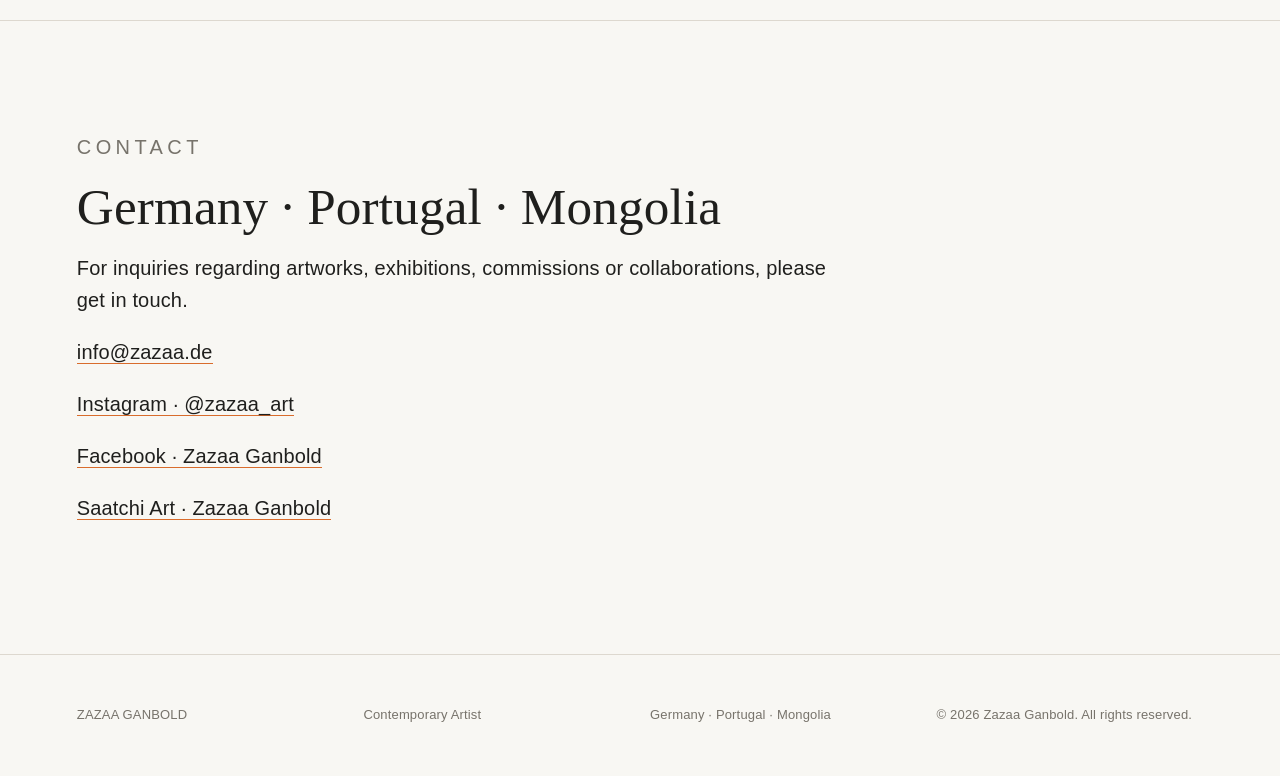
==== commit 2ecfcf4c: "Add files via upload" ====
--- a/index.html
+++ b/index.html
@@ -46,7 +46,6 @@
     </a>
     <nav class="nav">
       <a href="#works" data-i18n="nav.works">Works</a>
-      <a href="#series" data-i18n="nav.series">Series</a>
       <a href="shop.html" data-i18n="nav.shop">Shop</a>
       <a href="#about" data-i18n="nav.about">About</a>
       <a href="#exhibitions" data-i18n="nav.exhibitions">Exhibitions</a>
@@ -82,14 +81,6 @@
         <h2 data-i18n="sections.worksTitle">Paintings and Works on Paper</h2>
       </div>
       <div class="works-grid" id="worksGrid"></div>
-    </section>
-
-    <section id="series" class="section series-section">
-      <div class="section-heading">
-        <p class="eyebrow" data-i18n="sections.seriesEyebrow">Series</p>
-        <h2 data-i18n="sections.seriesTitle">Curated Work Groups</h2>
-      </div>
-      <div class="series-grid" id="seriesGrid"></div>
     </section>
 
     <section id="newsletter" class="section newsletter-section">
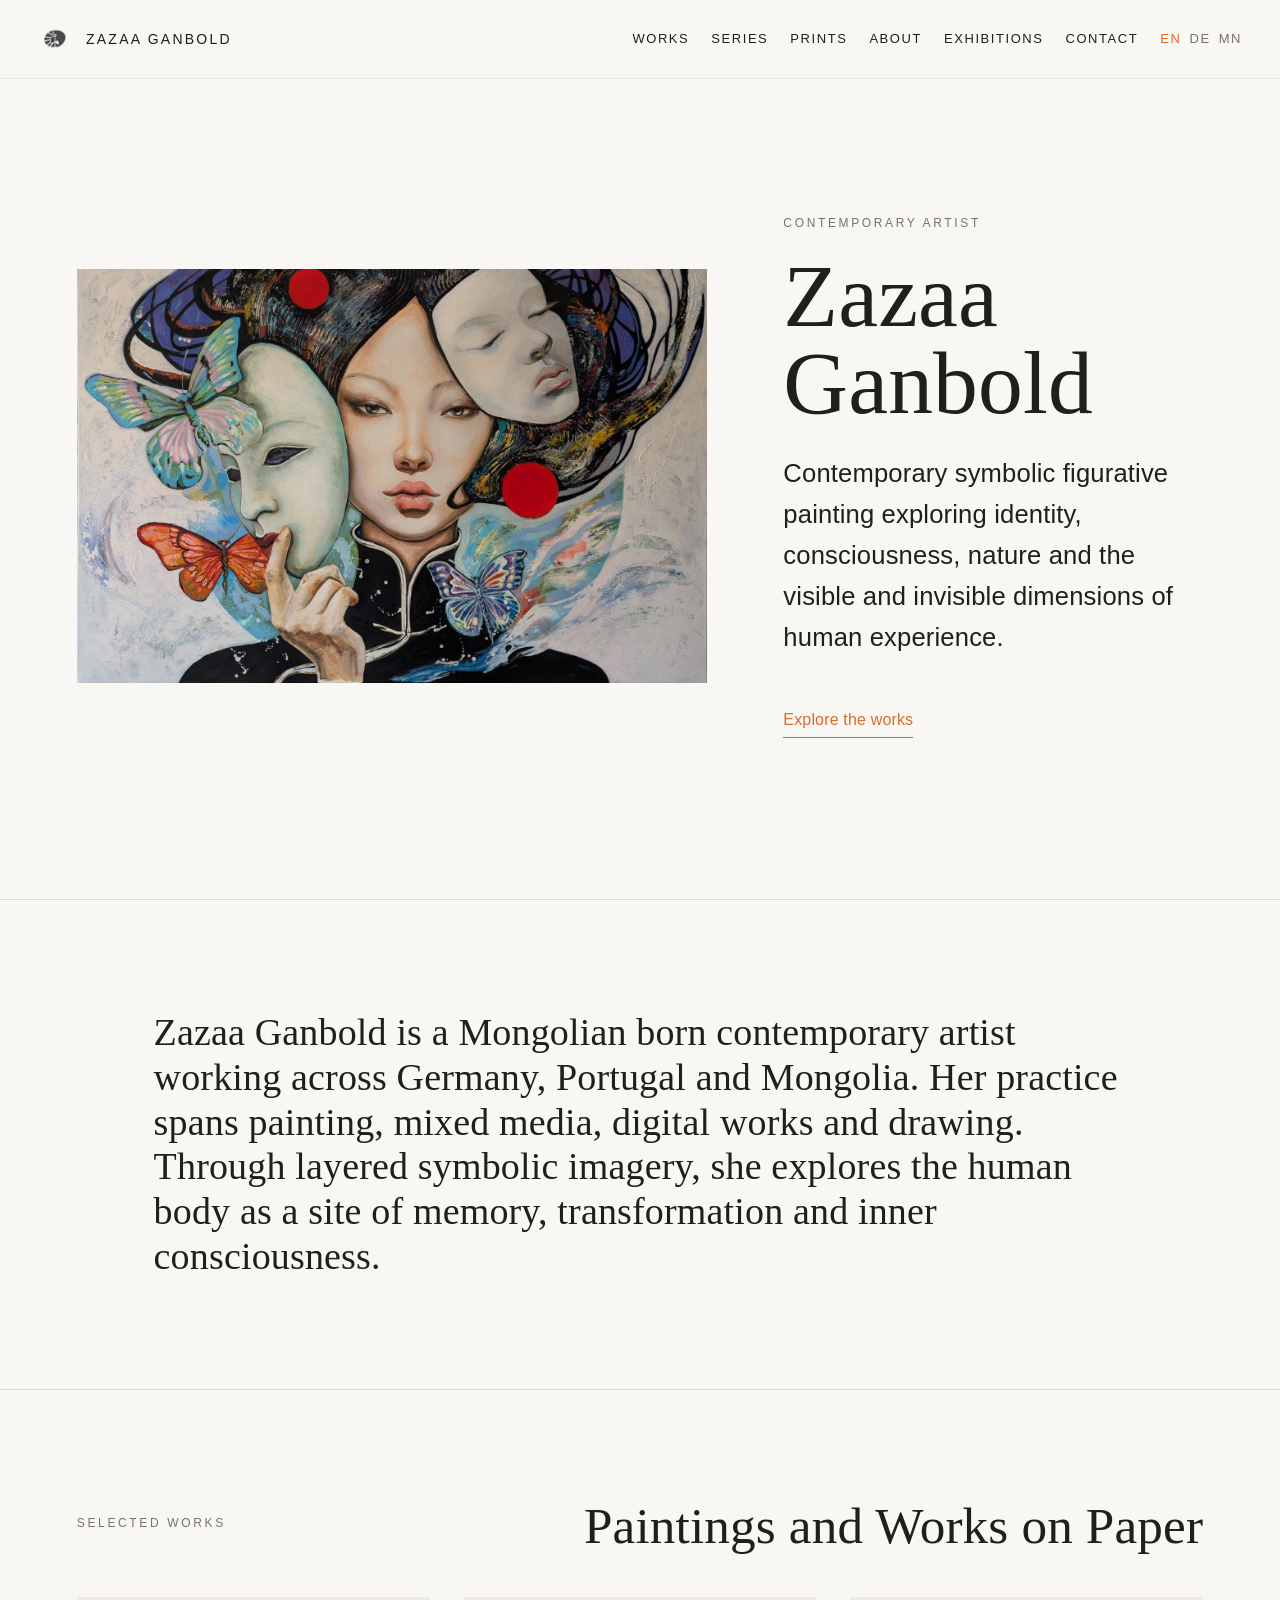
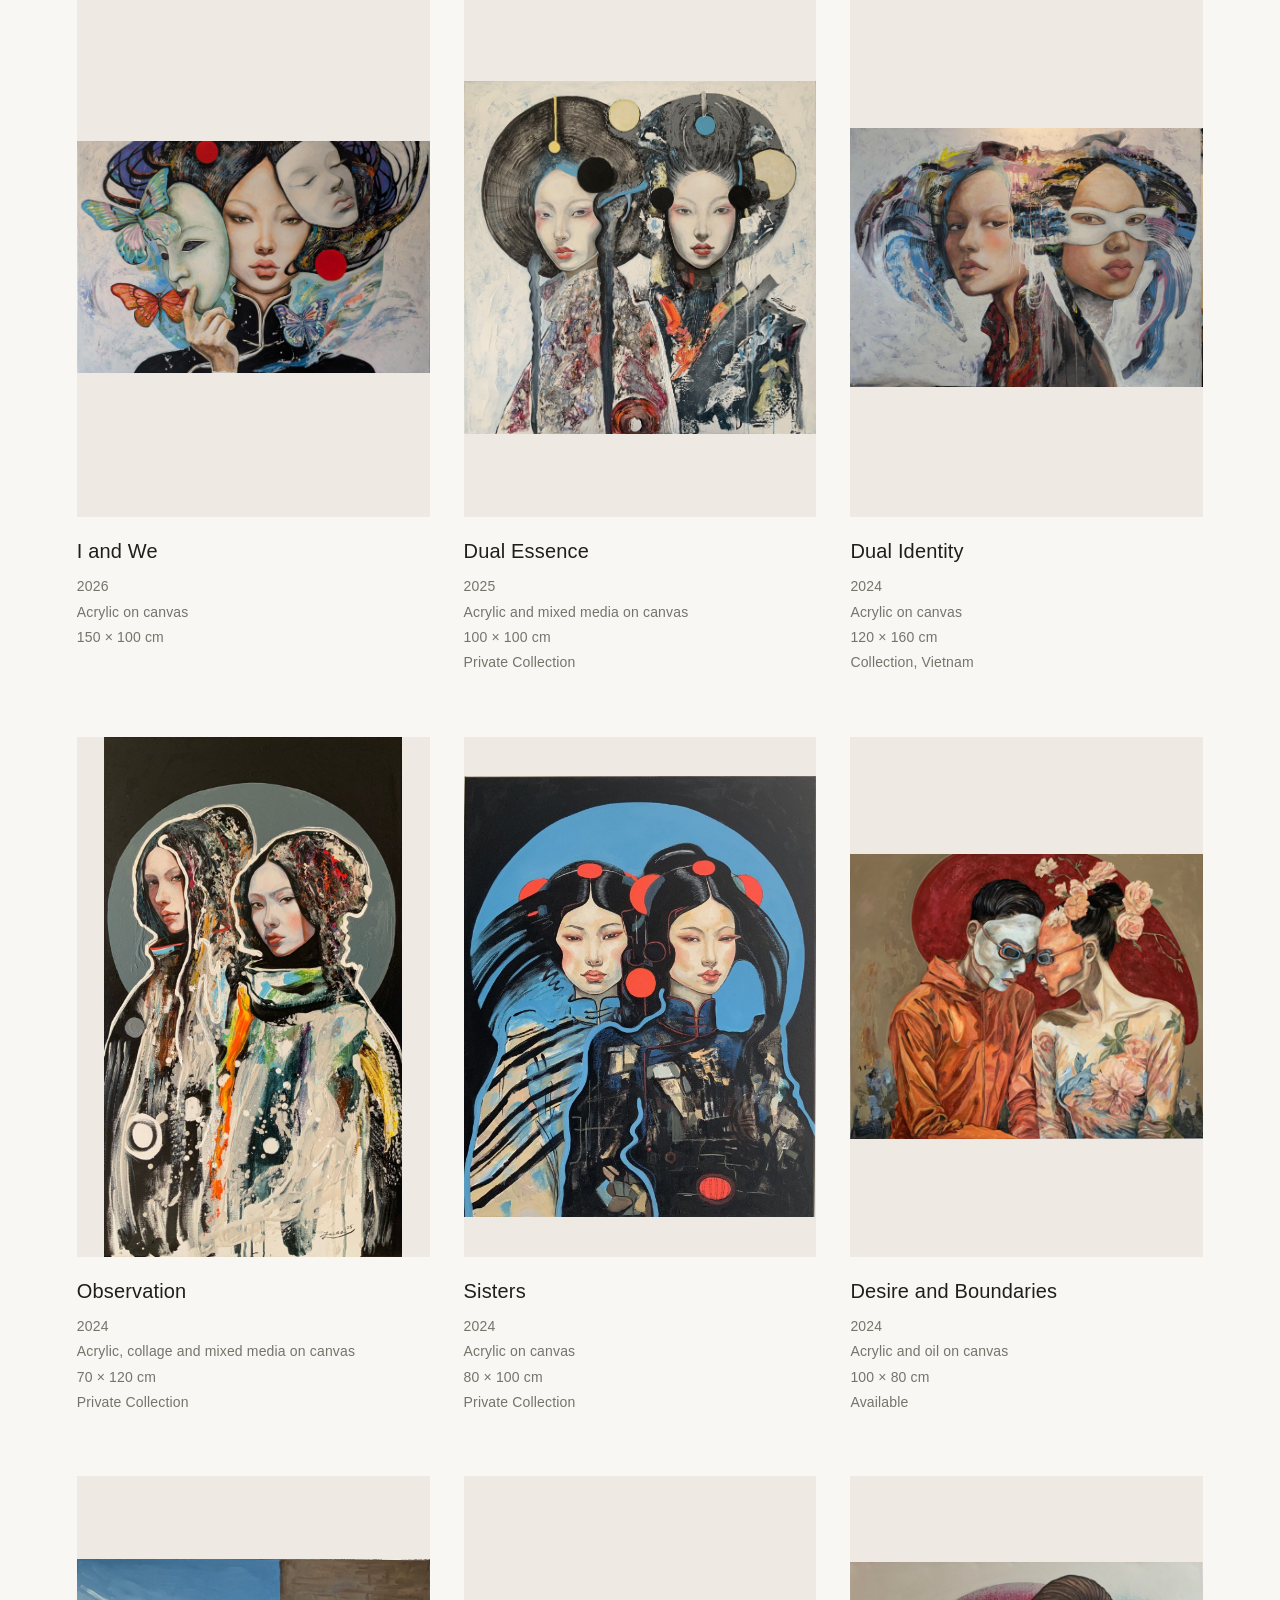
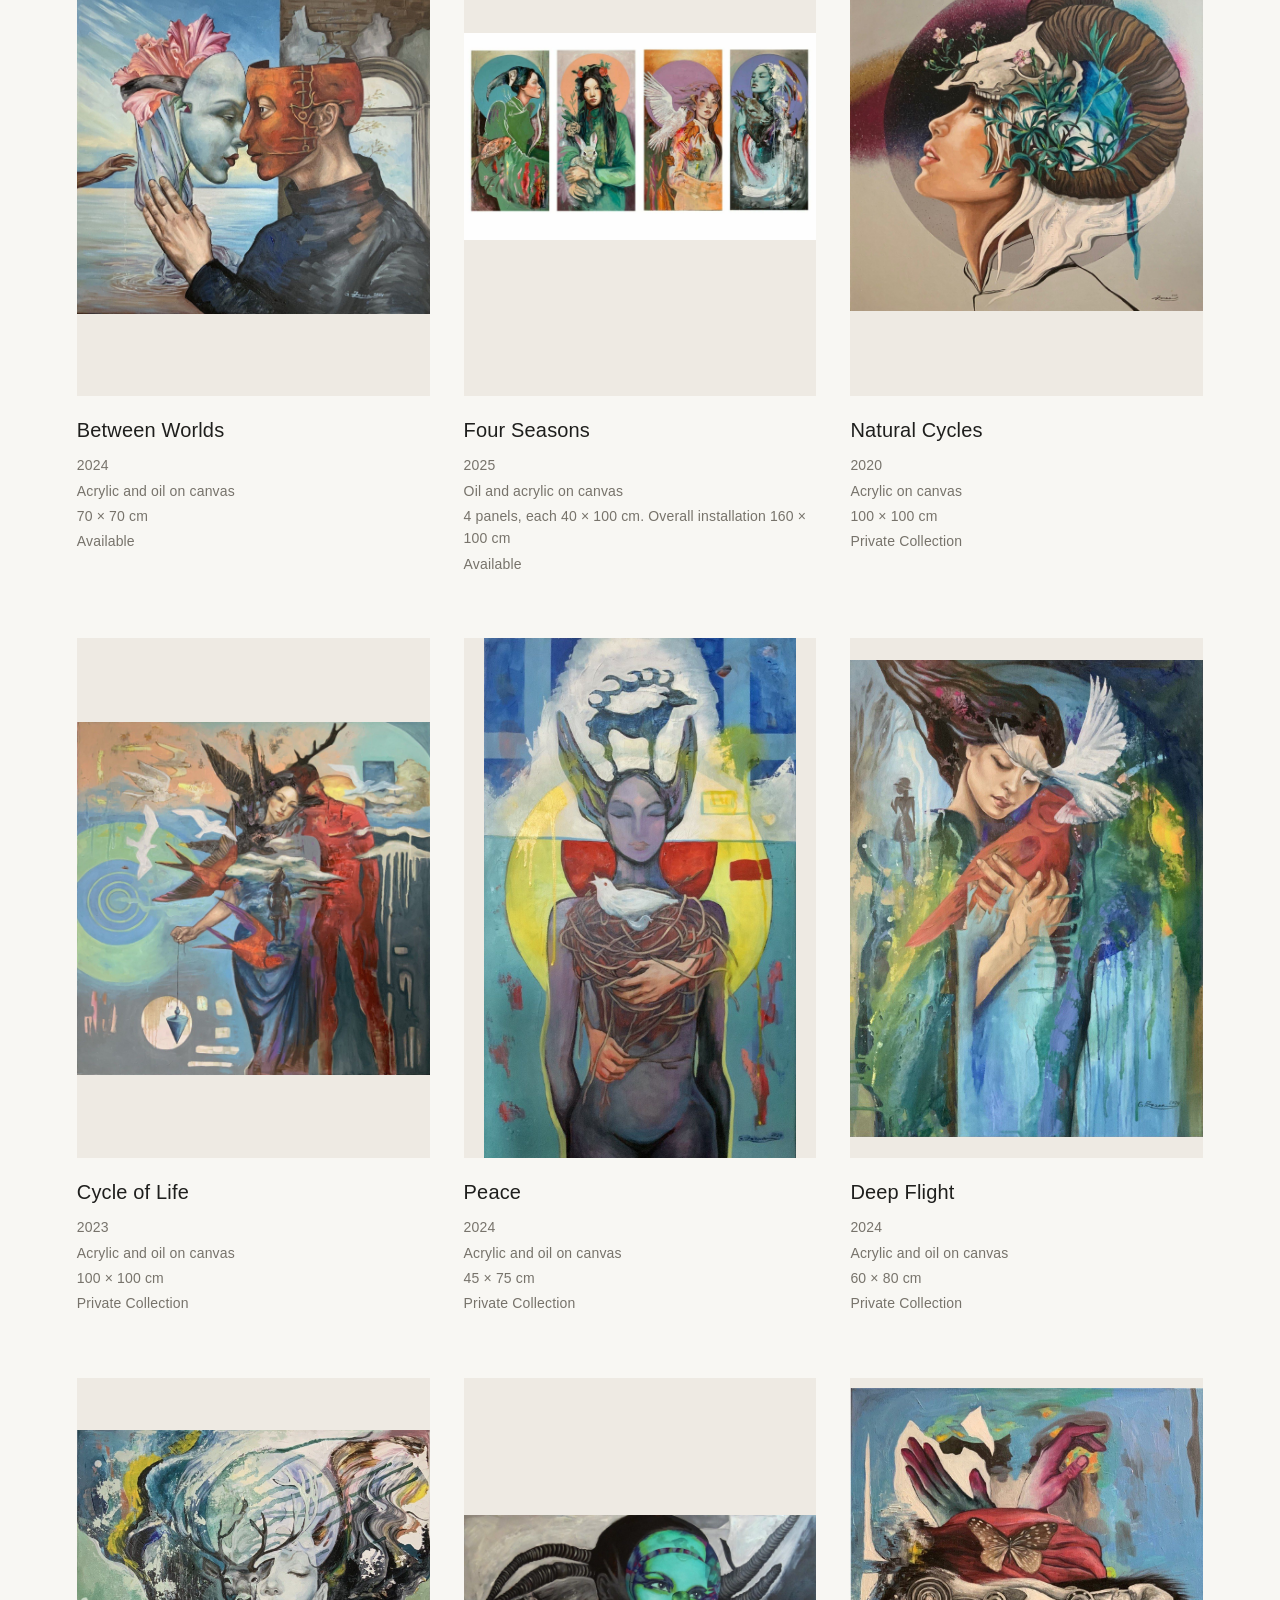
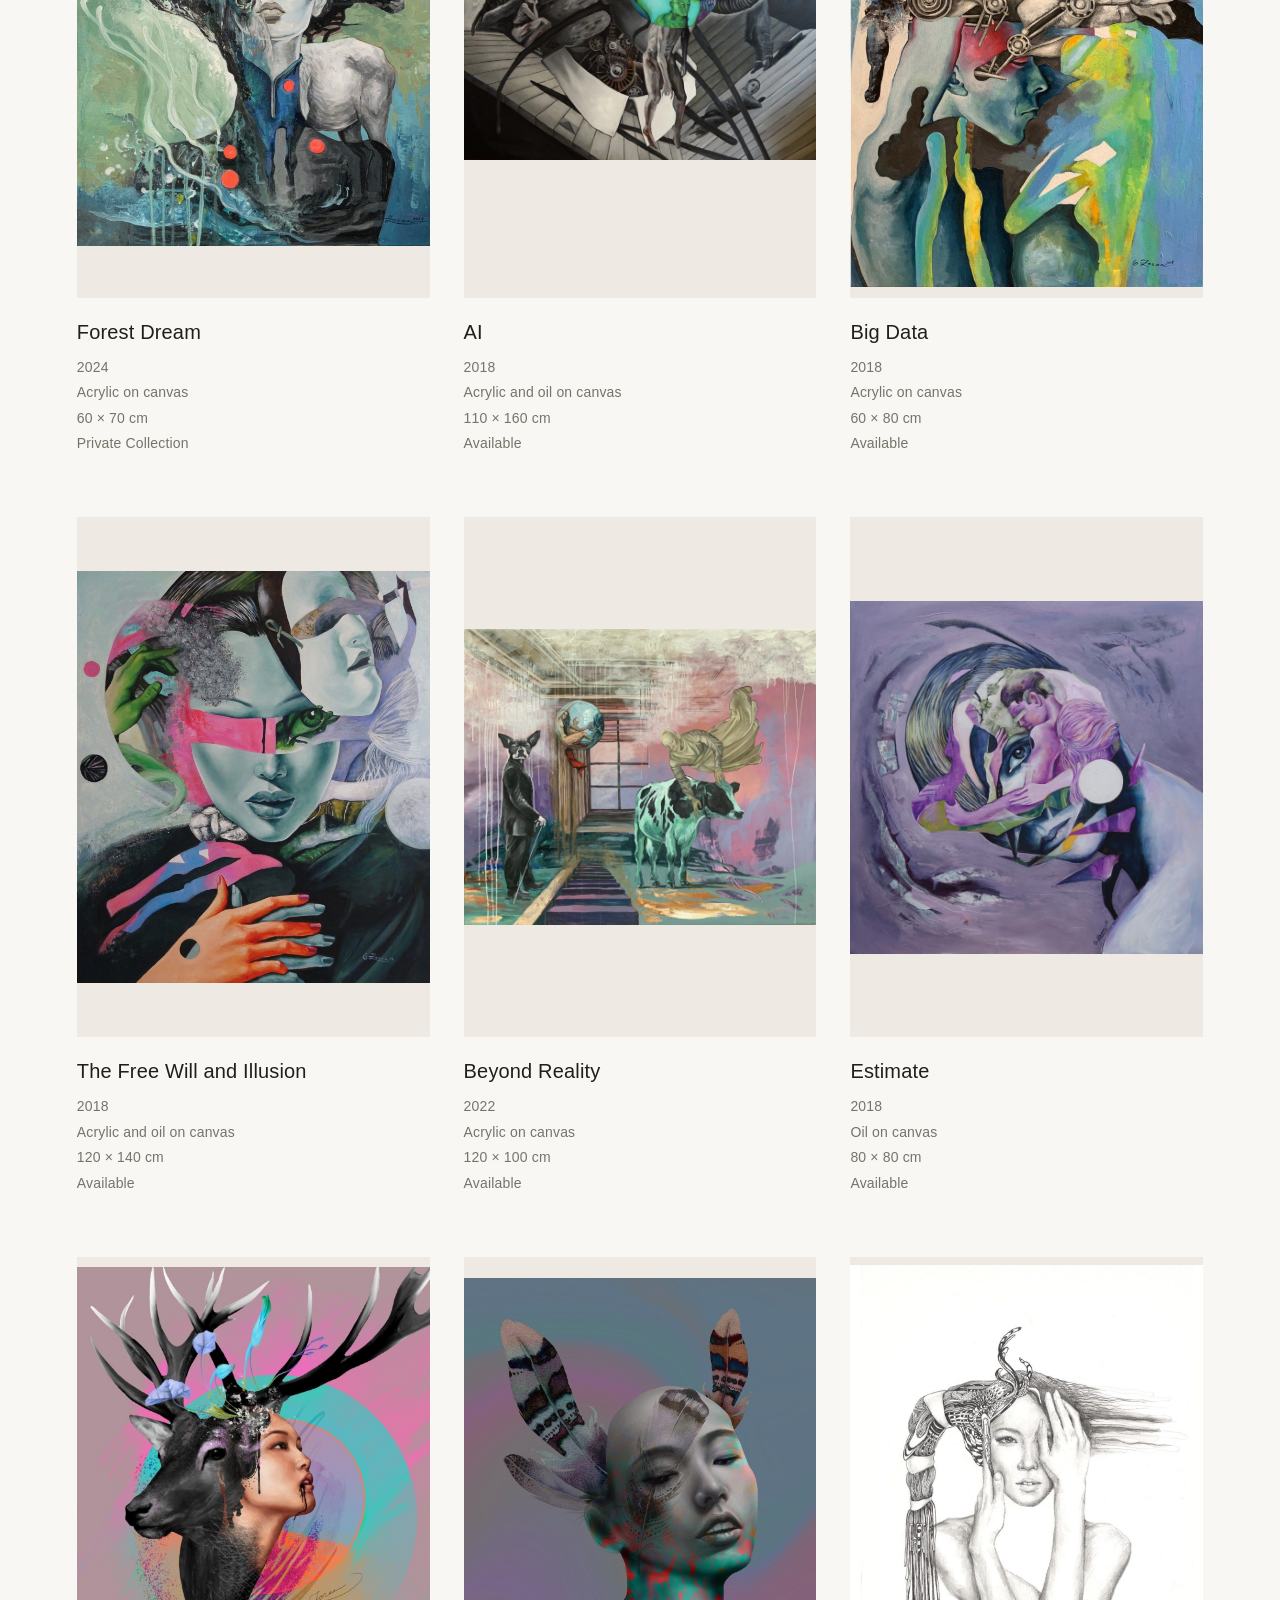
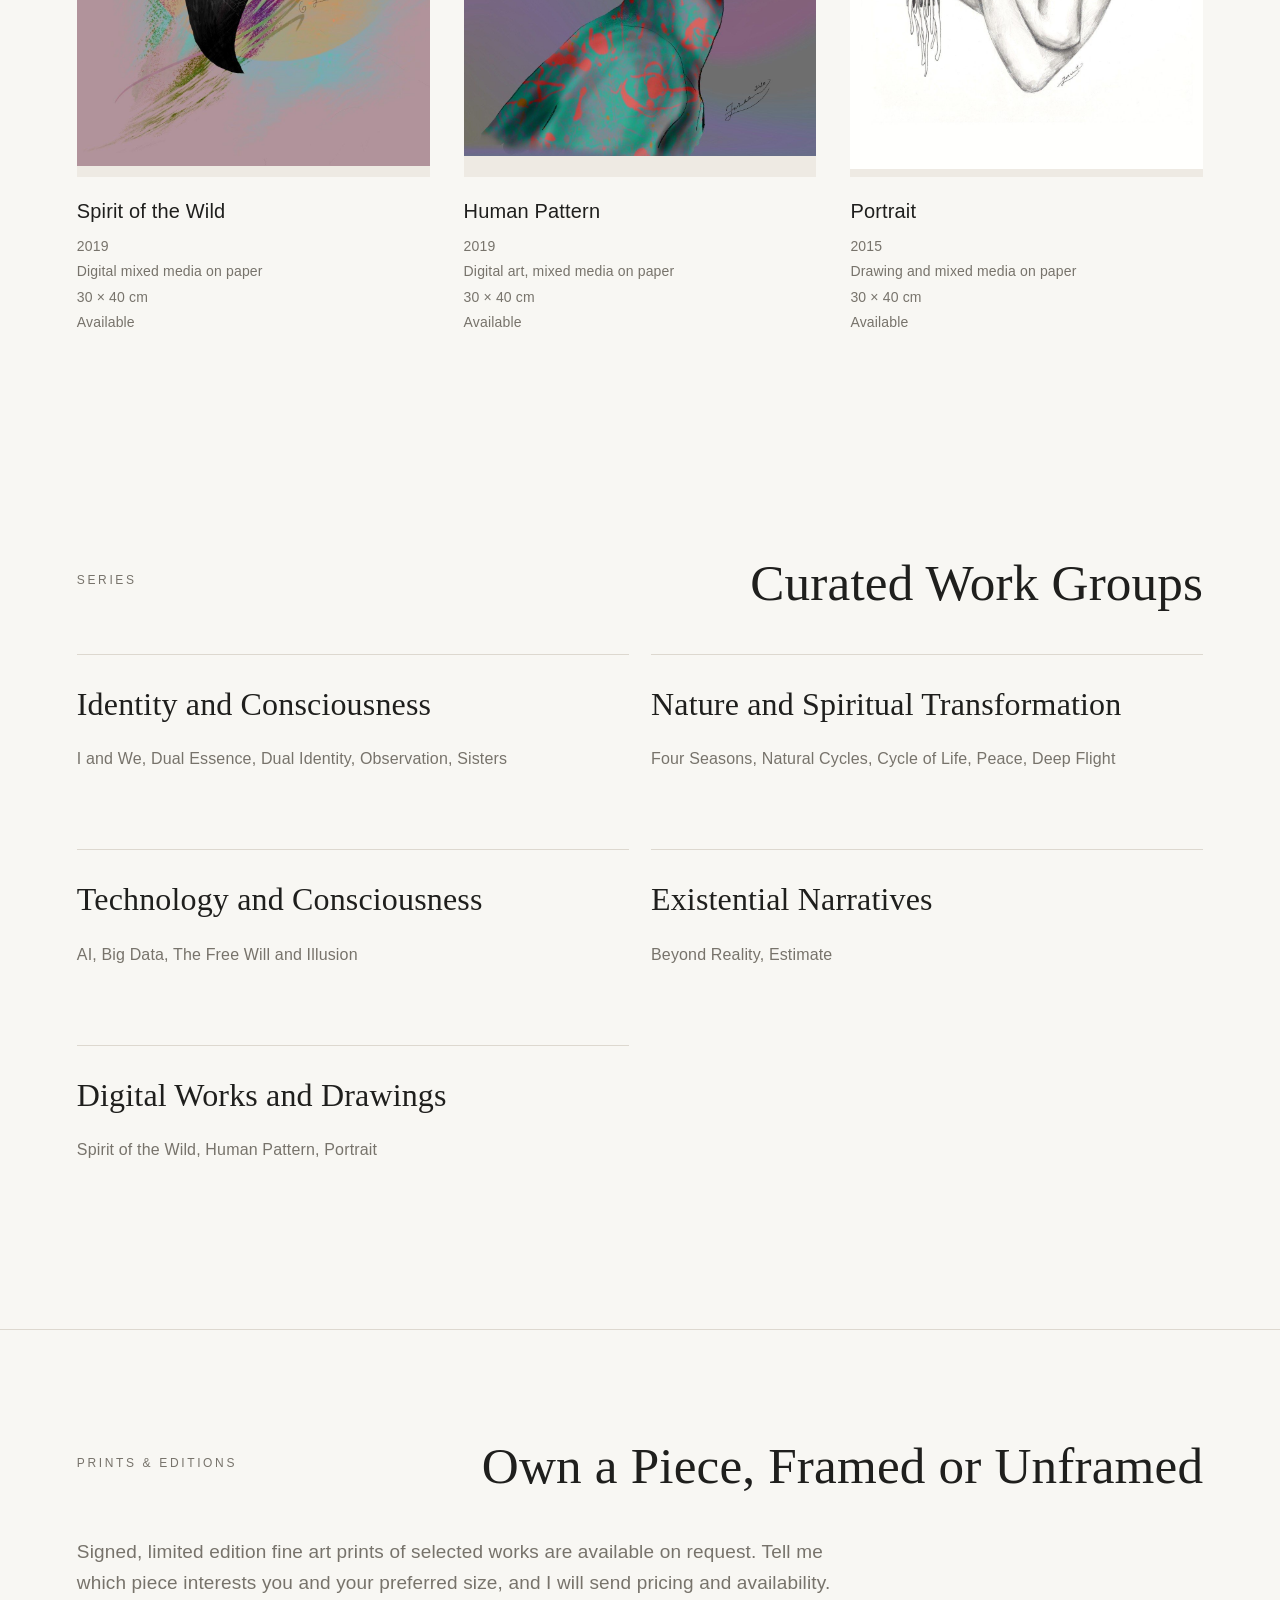
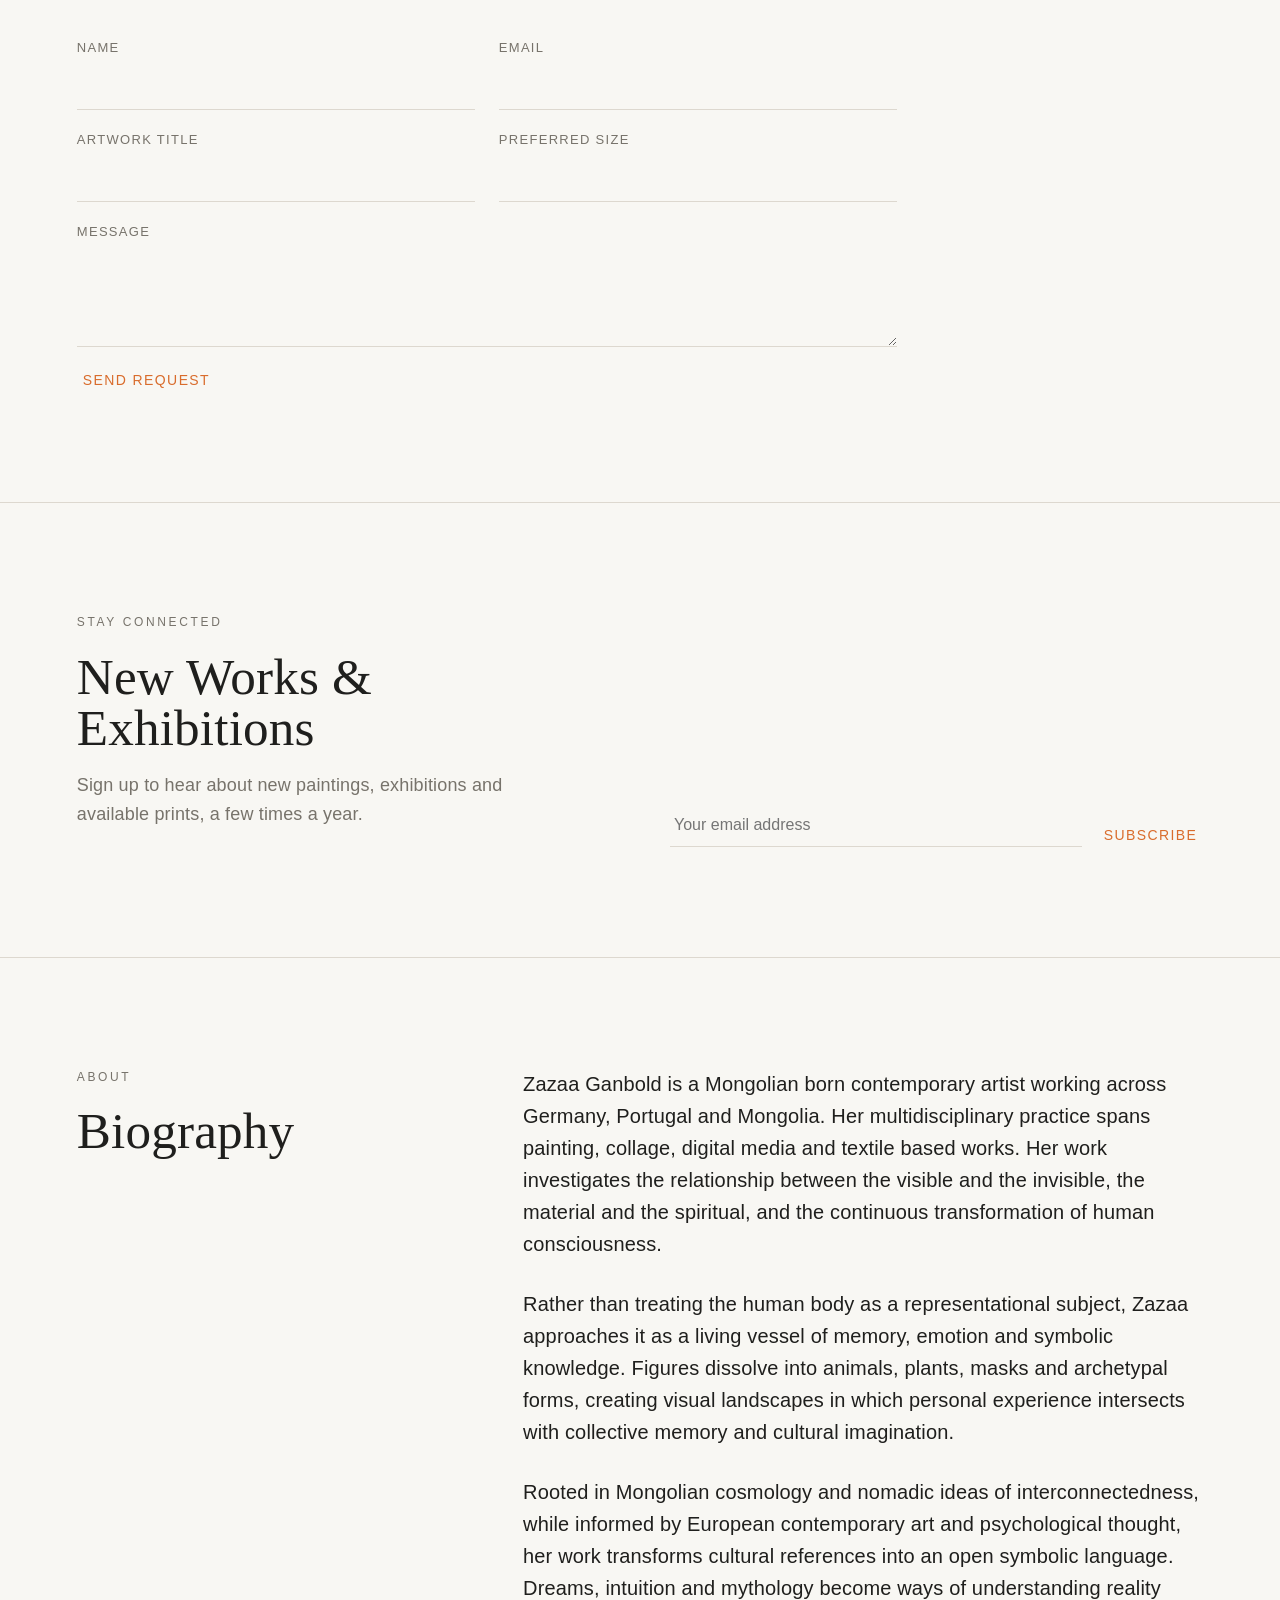
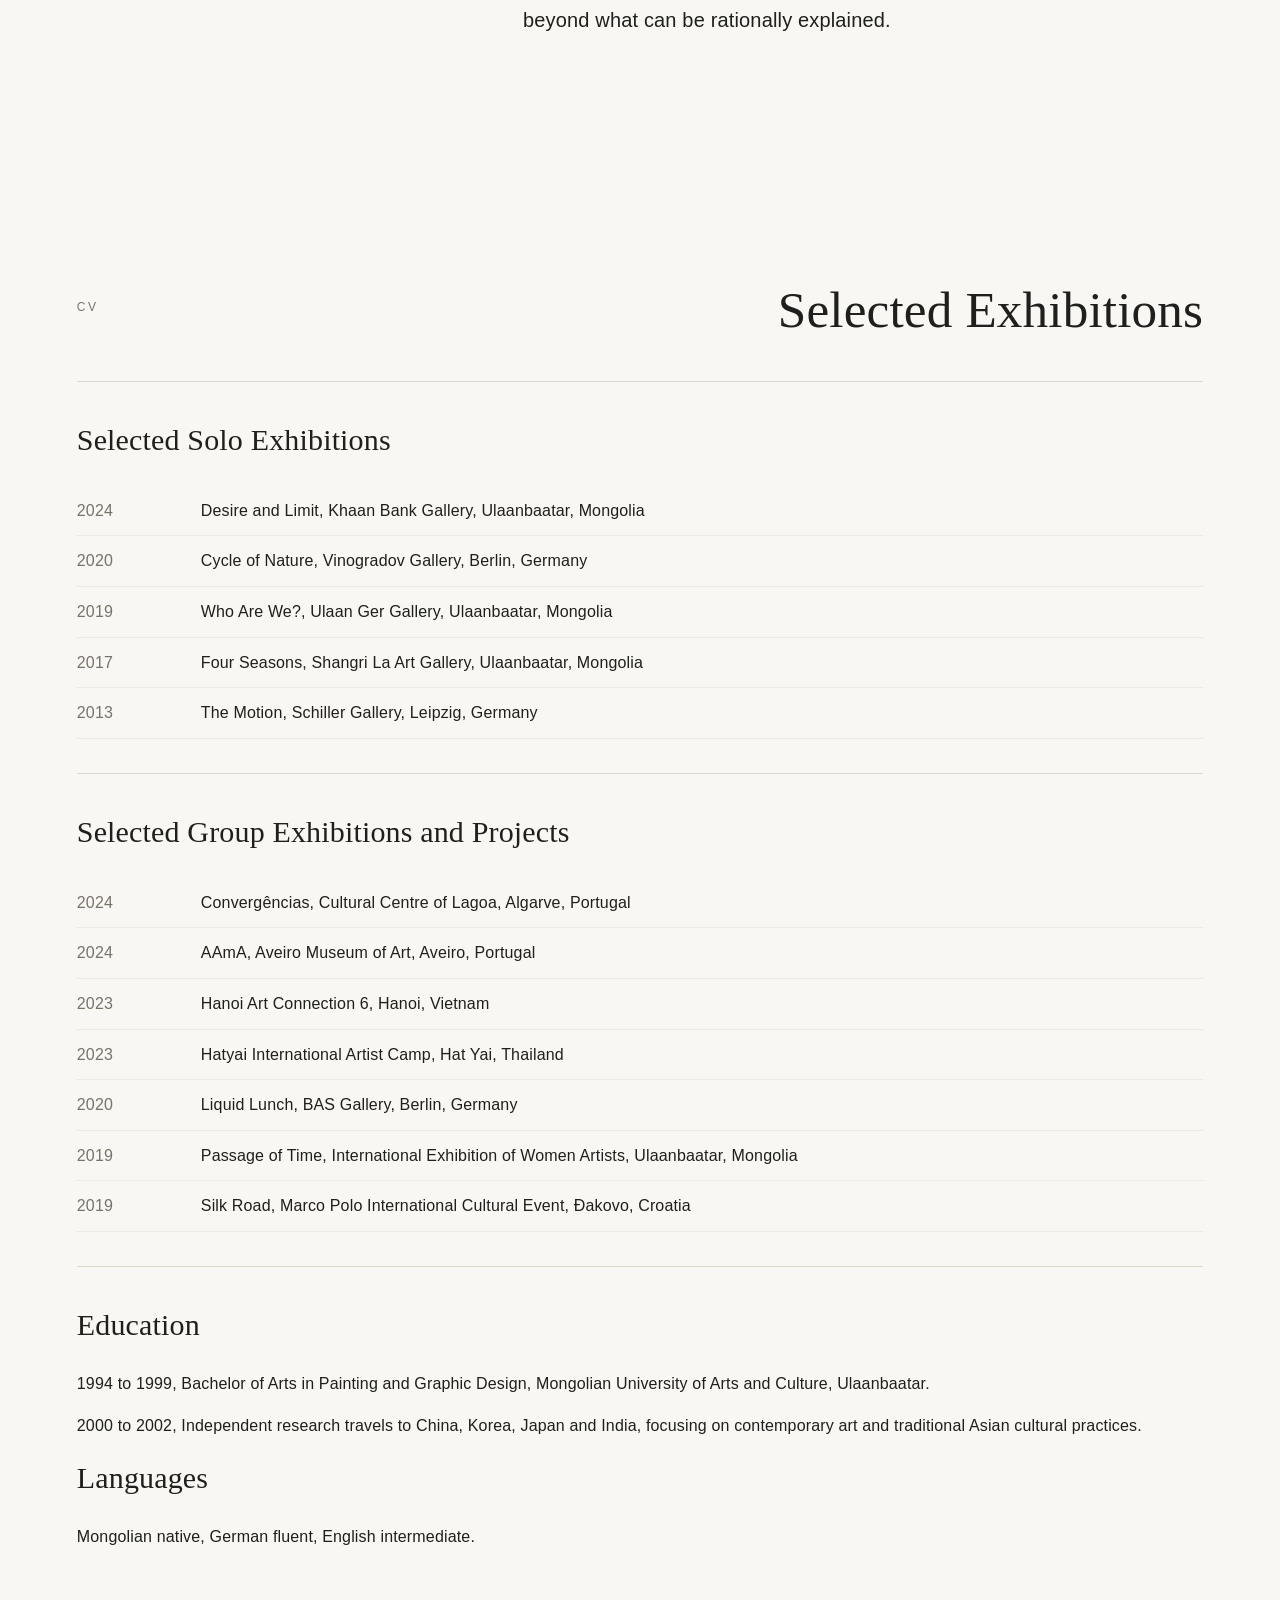
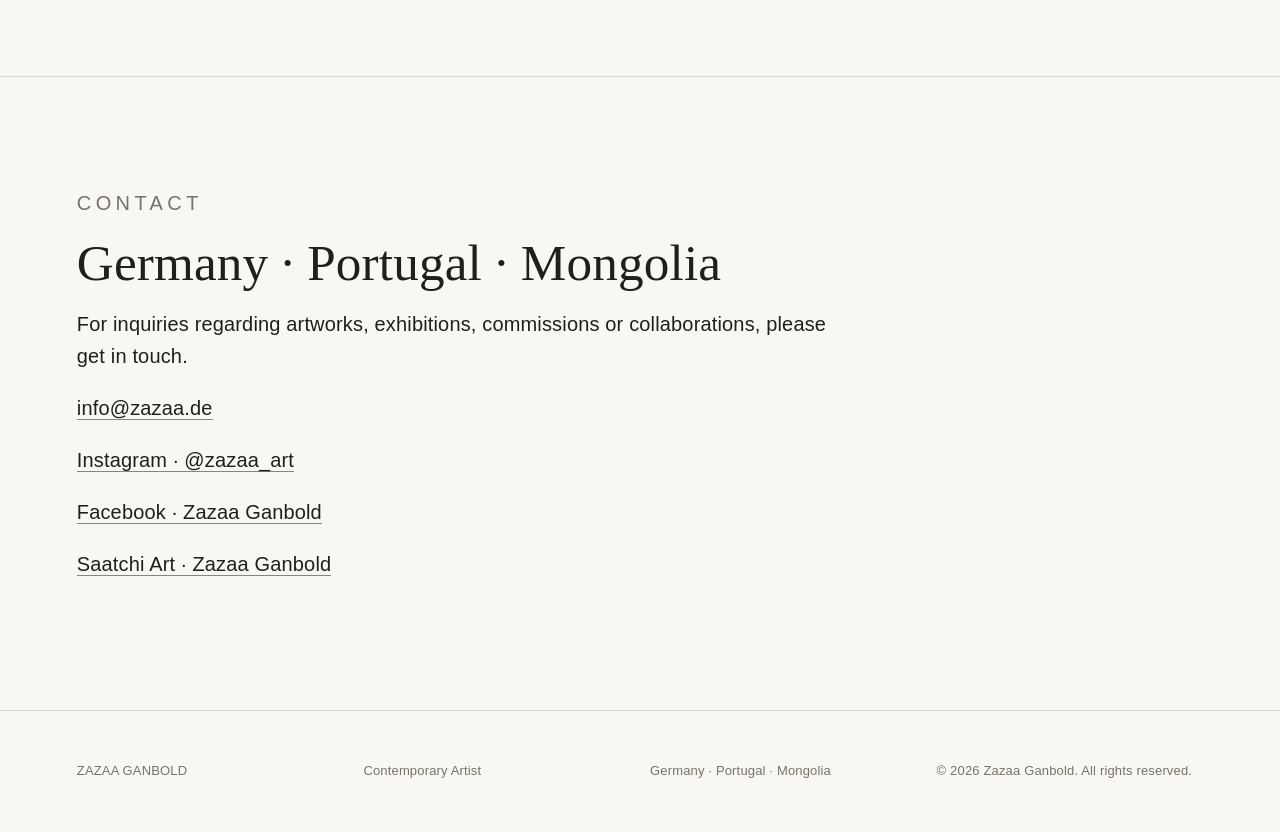
==== commit 9c8050fb: "Add files via upload" ====
--- a/index.html
+++ b/index.html
@@ -46,7 +46,8 @@
     </a>
     <nav class="nav">
       <a href="#works" data-i18n="nav.works">Works</a>
-      <a href="shop.html" data-i18n="nav.shop">Shop</a>
+      <a href="#series" data-i18n="nav.series">Series</a>
+      <a href="#prints" data-i18n="nav.prints">Prints</a>
       <a href="#about" data-i18n="nav.about">About</a>
       <a href="#exhibitions" data-i18n="nav.exhibitions">Exhibitions</a>
       <a href="#contact" data-i18n="nav.contact">Contact</a>
@@ -81,6 +82,53 @@
         <h2 data-i18n="sections.worksTitle">Paintings and Works on Paper</h2>
       </div>
       <div class="works-grid" id="worksGrid"></div>
+    </section>
+
+    <section id="series" class="section series-section">
+      <div class="section-heading">
+        <p class="eyebrow" data-i18n="sections.seriesEyebrow">Series</p>
+        <h2 data-i18n="sections.seriesTitle">Curated Work Groups</h2>
+      </div>
+      <div class="series-grid" id="seriesGrid"></div>
+    </section>
+
+    <section id="prints" class="section prints-section">
+      <div class="section-heading">
+        <p class="eyebrow" data-i18n="sections.printsEyebrow">Prints &amp; Editions</p>
+        <h2 data-i18n="sections.printsTitle">Own a Piece, Framed or Unframed</h2>
+      </div>
+      <div class="prints-wrap">
+        <p class="prints-intro" data-i18n="prints.intro"></p>
+        <form class="prints-form" id="print-request-form" name="print-request" method="POST" data-netlify="true" netlify-honeypot="bot-field">
+          <input type="hidden" name="form-name" value="print-request">
+          <p class="hidden-field"><label>Don't fill this out: <input name="bot-field"></label></p>
+          <div class="form-row">
+            <label>
+              <span data-i18n="prints.formName">Name</span>
+              <input type="text" name="name" required>
+            </label>
+            <label>
+              <span data-i18n="prints.formEmail">Email</span>
+              <input type="email" name="email" required>
+            </label>
+          </div>
+          <div class="form-row">
+            <label>
+              <span data-i18n="prints.formArtwork">Artwork title</span>
+              <input type="text" name="artwork">
+            </label>
+            <label>
+              <span data-i18n="prints.formSize">Preferred size</span>
+              <input type="text" name="size">
+            </label>
+          </div>
+          <label class="full">
+            <span data-i18n="prints.formMessage">Message</span>
+            <textarea name="message" rows="4"></textarea>
+          </label>
+          <button type="submit" class="text-link form-submit" data-i18n="prints.formSubmit">Send Request</button>
+        </form>
+      </div>
     </section>
 
     <section id="newsletter" class="section newsletter-section">
@@ -148,11 +196,11 @@
     </div>
     <div class="modal-info">
       <h2 id="modalTitle"></h2>
-      <div id="modalDetails" class="modal-details"></div>
-      <p id="modalStatus" class="modal-status"></p>
+      <p id="modalDetails"></p>
+      <p id="modalStatus"></p>
       <div class="modal-actions">
         <a id="modalInquire" class="text-link" href="#">Inquire About This Piece</a>
-        <a id="modalPrint" class="text-link" href="shop.html#prints" data-i18n="modal.requestPrint">Request a Print</a>
+        <a id="modalPrint" class="text-link" href="#prints" data-i18n="modal.requestPrint">Request a Print</a>
       </div>
     </div>
   </div>
--- a/style.css
+++ b/style.css
@@ -89,9 +89,7 @@
   .modal-next{right:6px}
 }
 .modal-info h2{font-size:42px;margin-bottom:18px}
-.modal-details{color:var(--muted);margin-bottom:8px}
-.modal-details p{margin:0 0 6px;font-size:16px}
-.modal-status{color:var(--accent);font-size:13px;text-transform:uppercase;letter-spacing:.1em;margin:6px 0 0}
+.modal-info p{color:var(--muted)}
 @media(max-width:960px){
   .site-header{padding:18px 20px;align-items:flex-start}
   .nav{gap:12px;flex-wrap:wrap;justify-content:flex-end;font-size:11px}
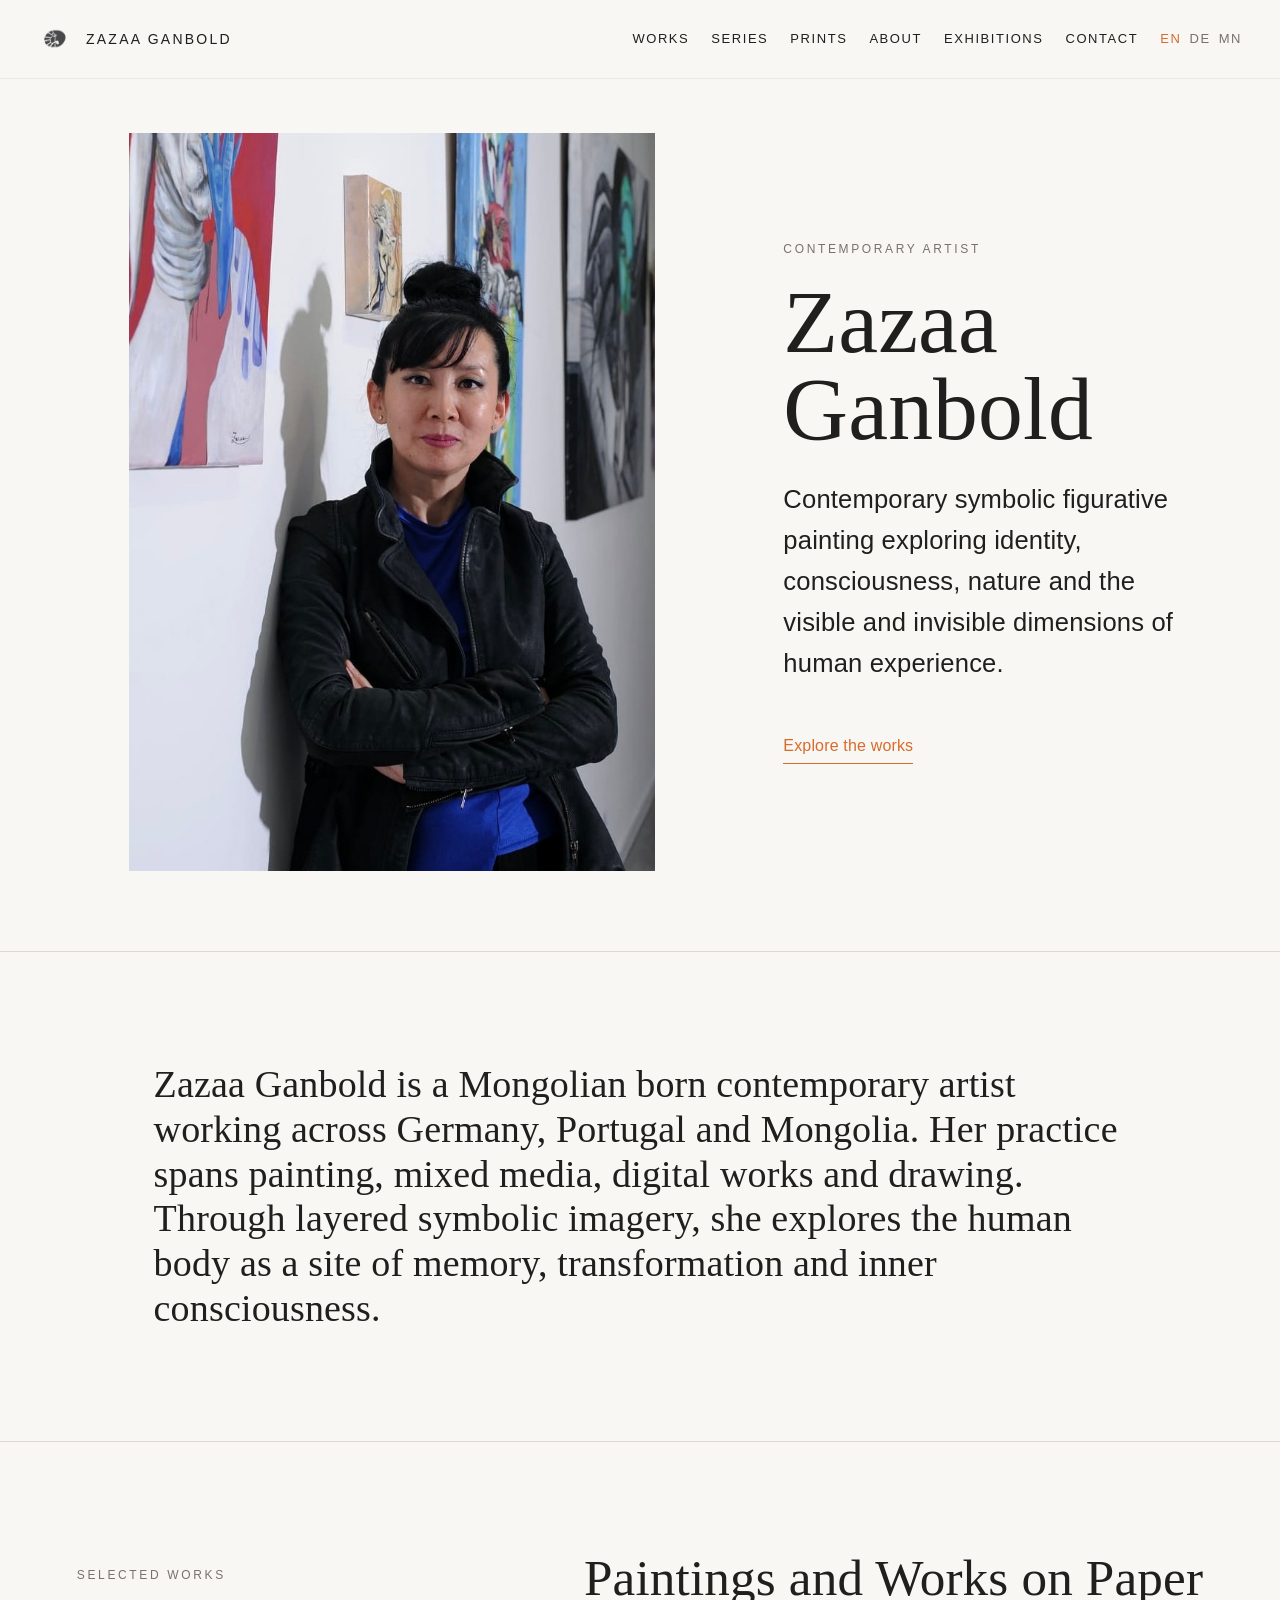
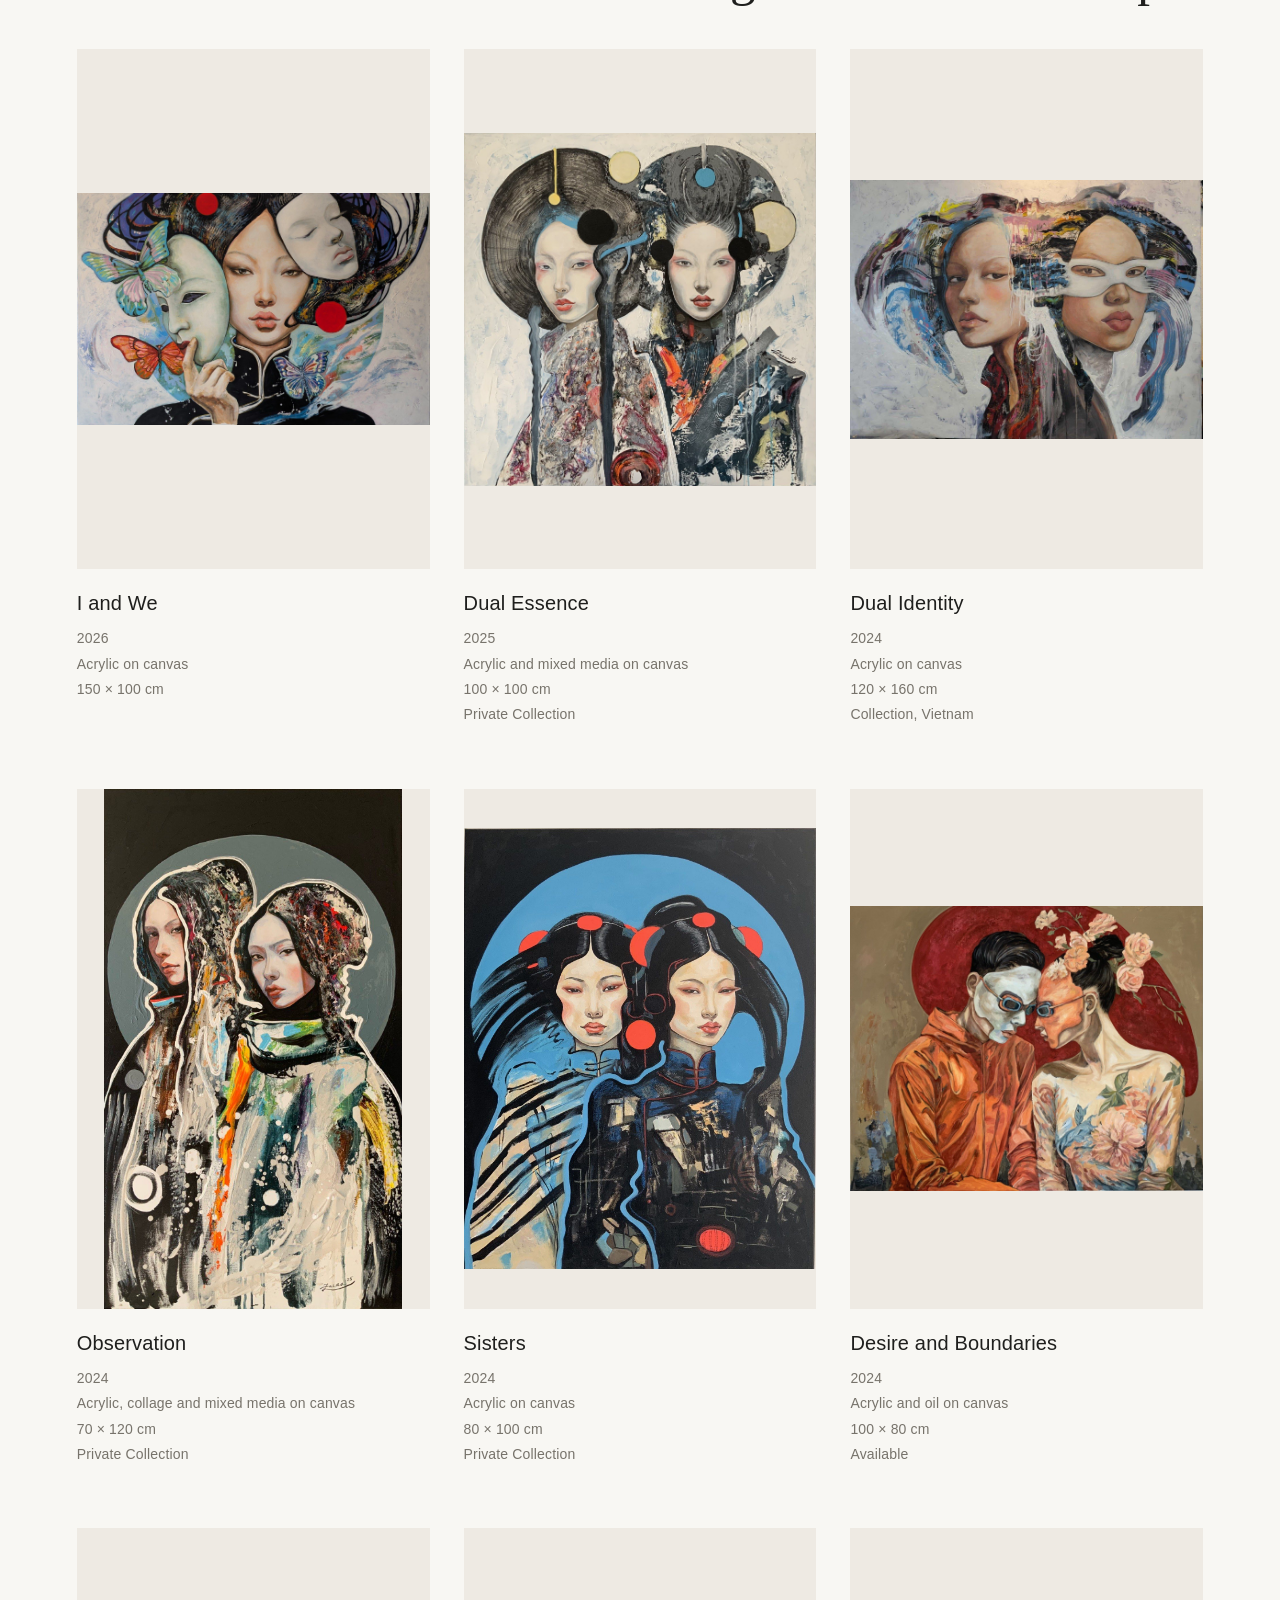
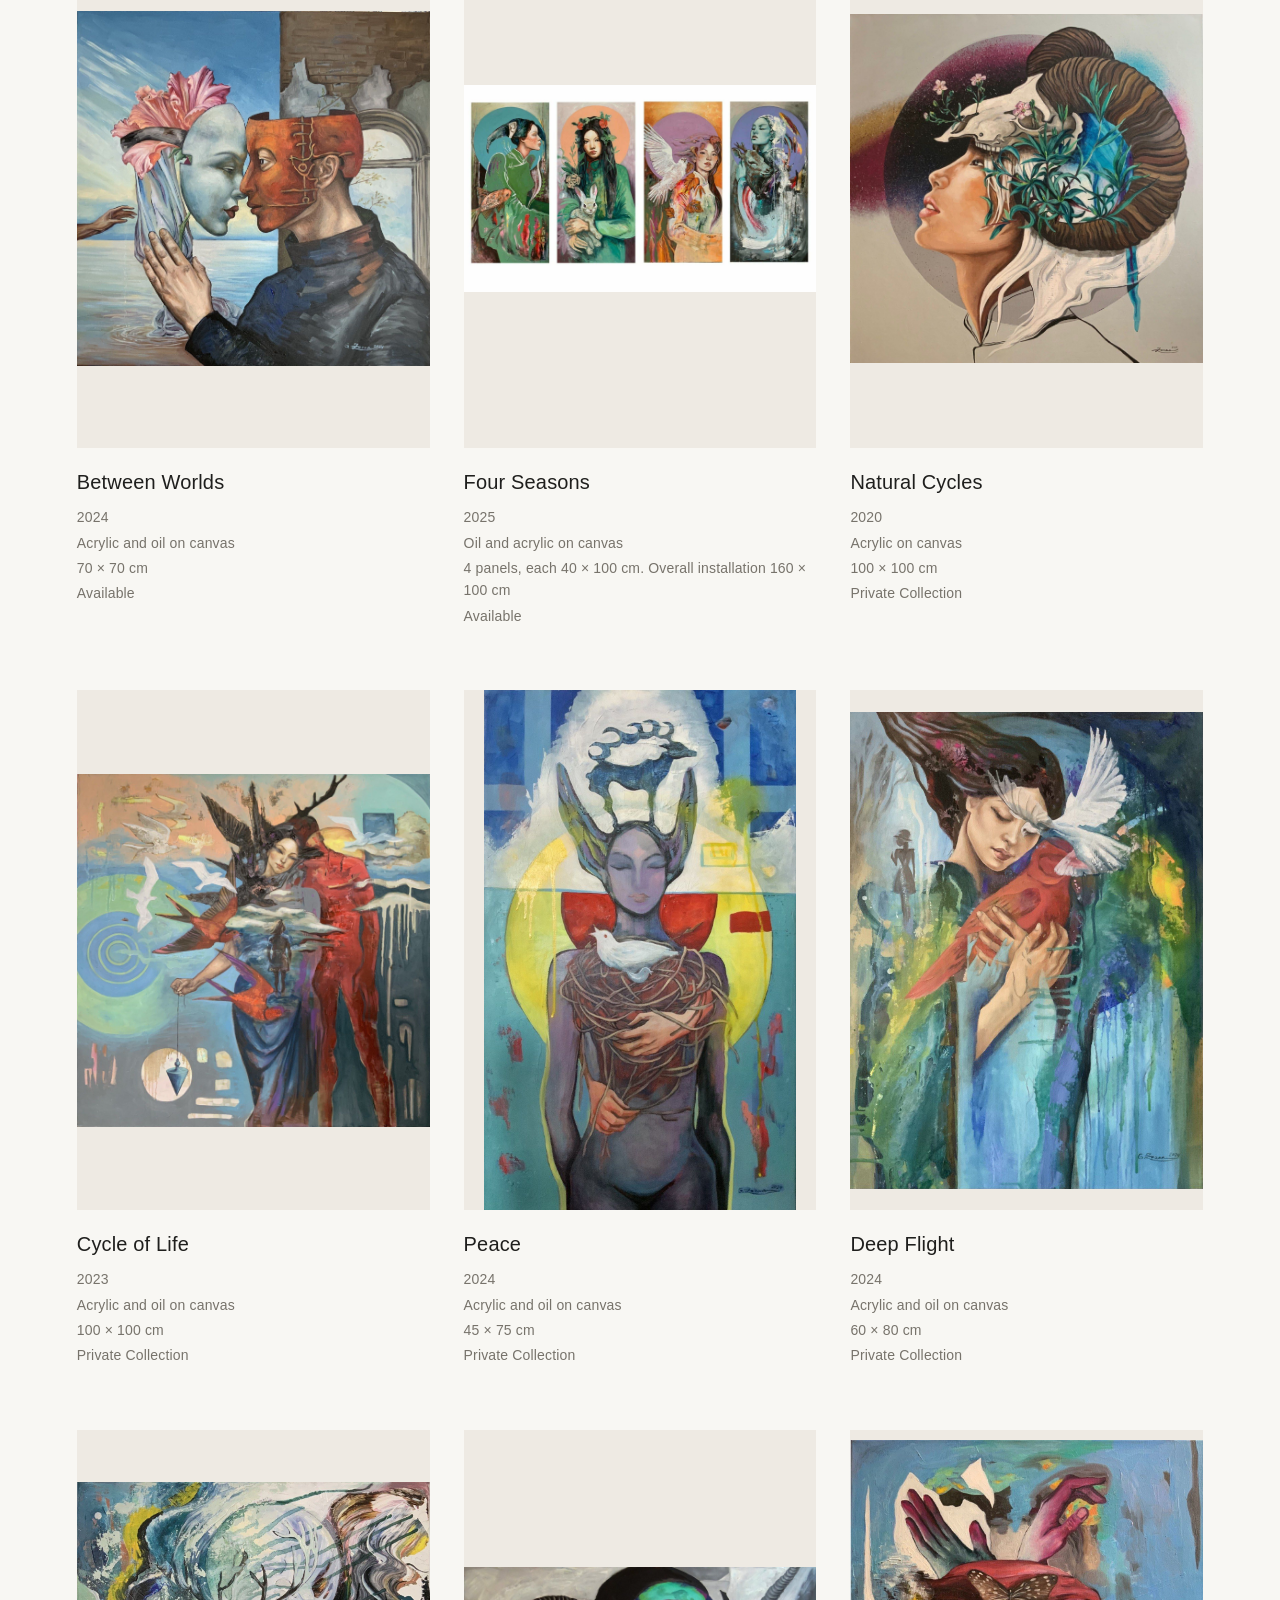
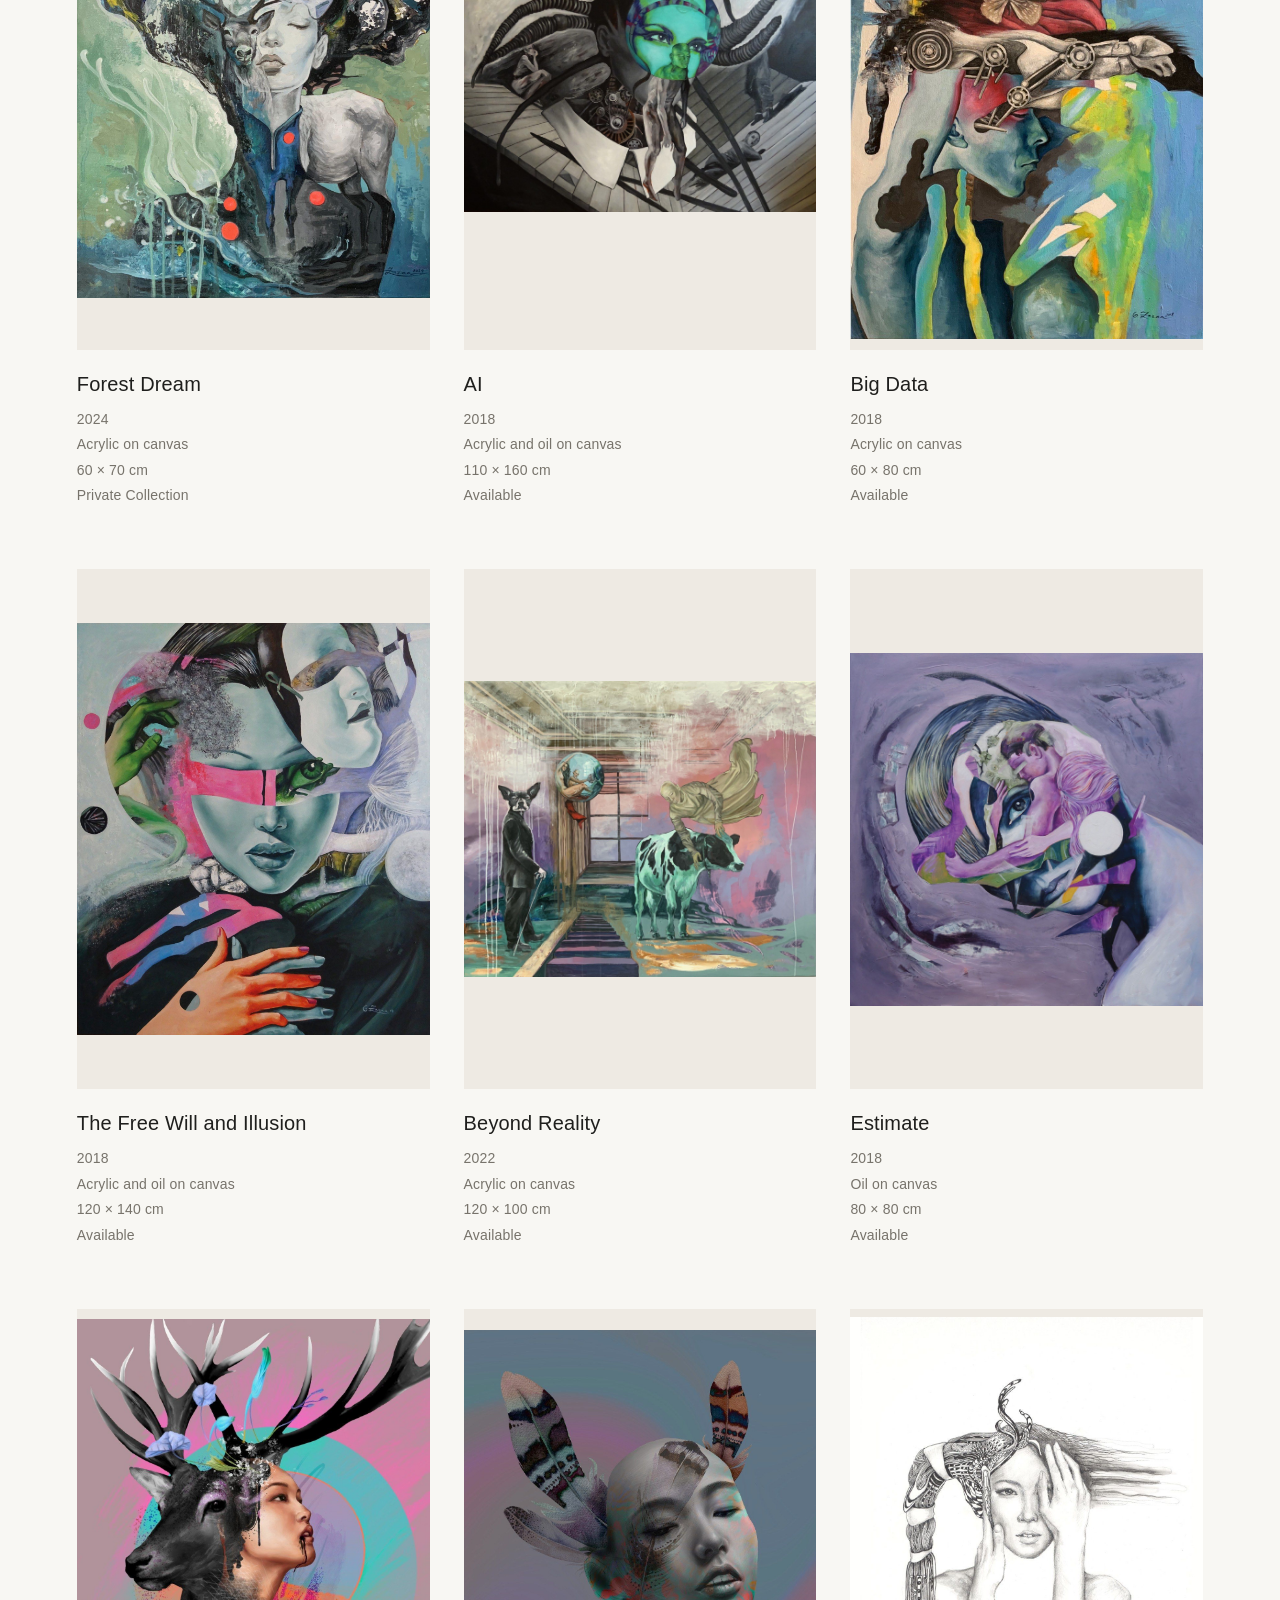
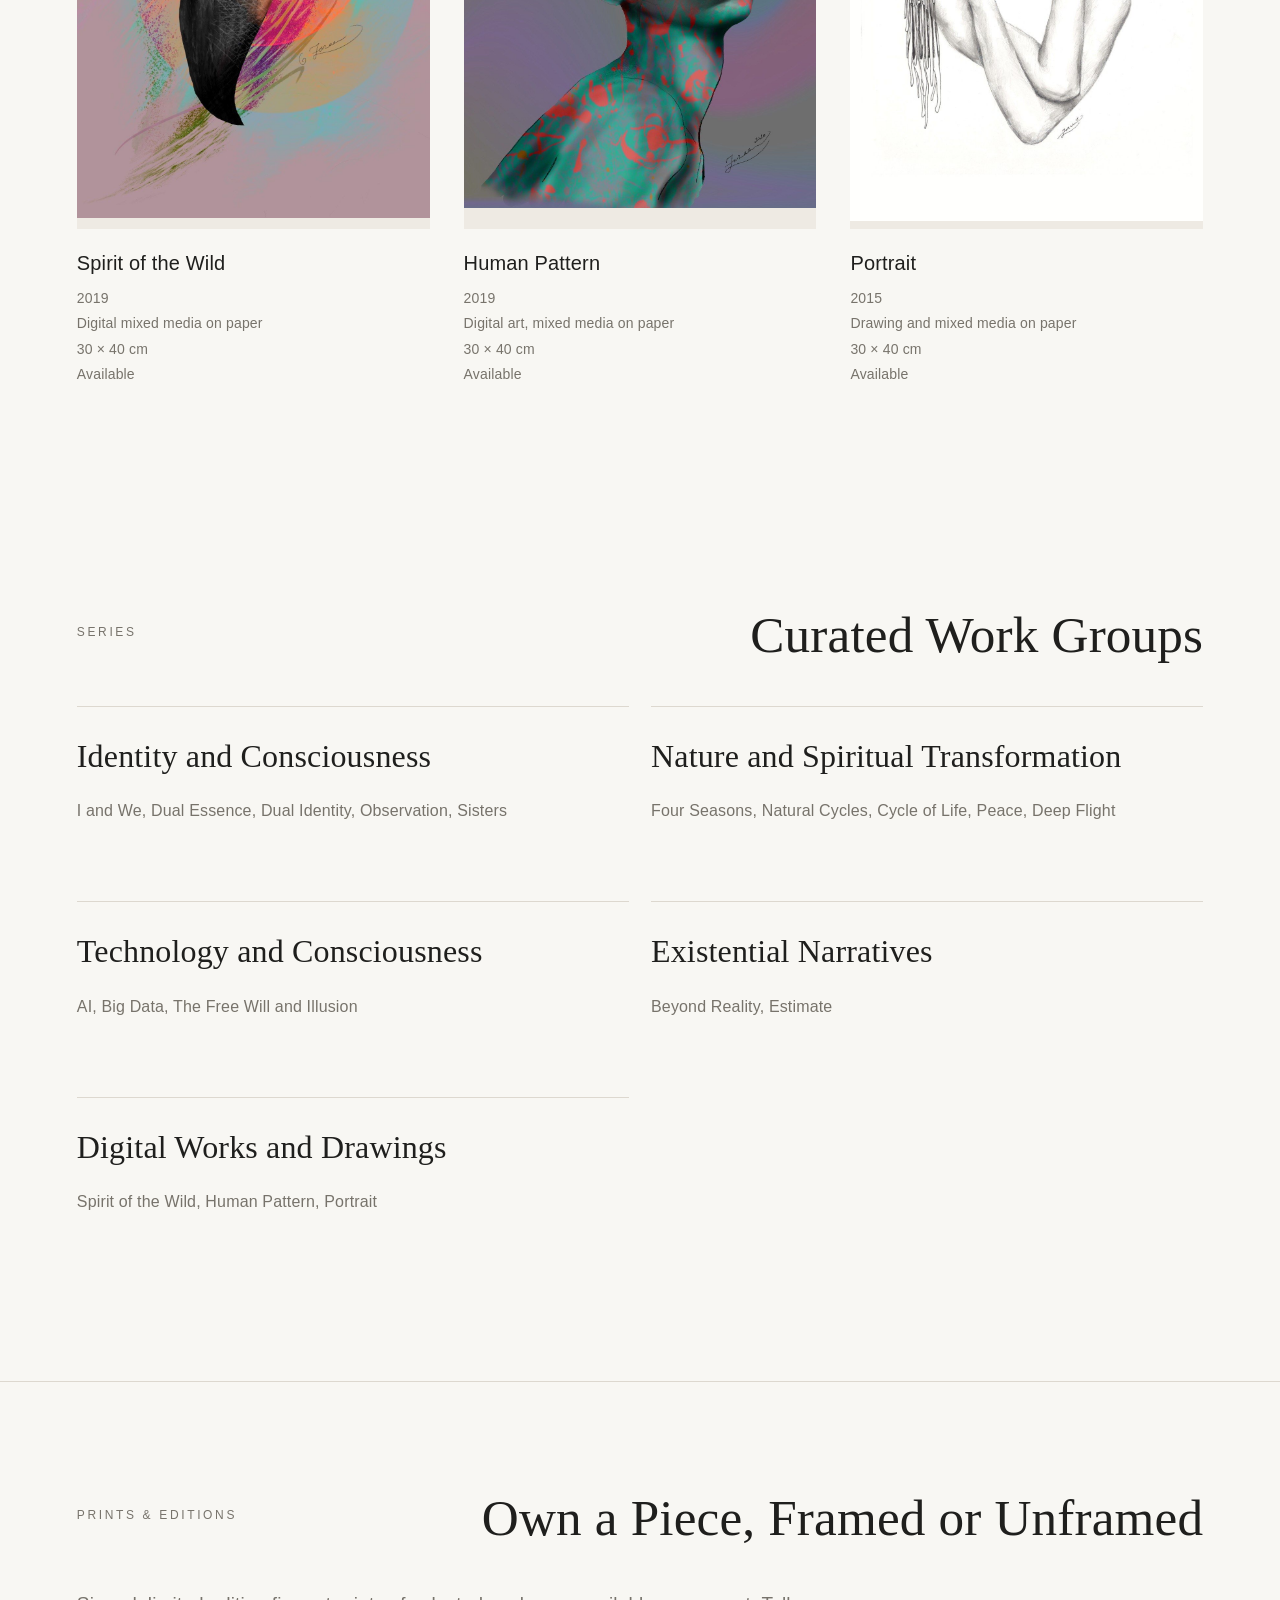
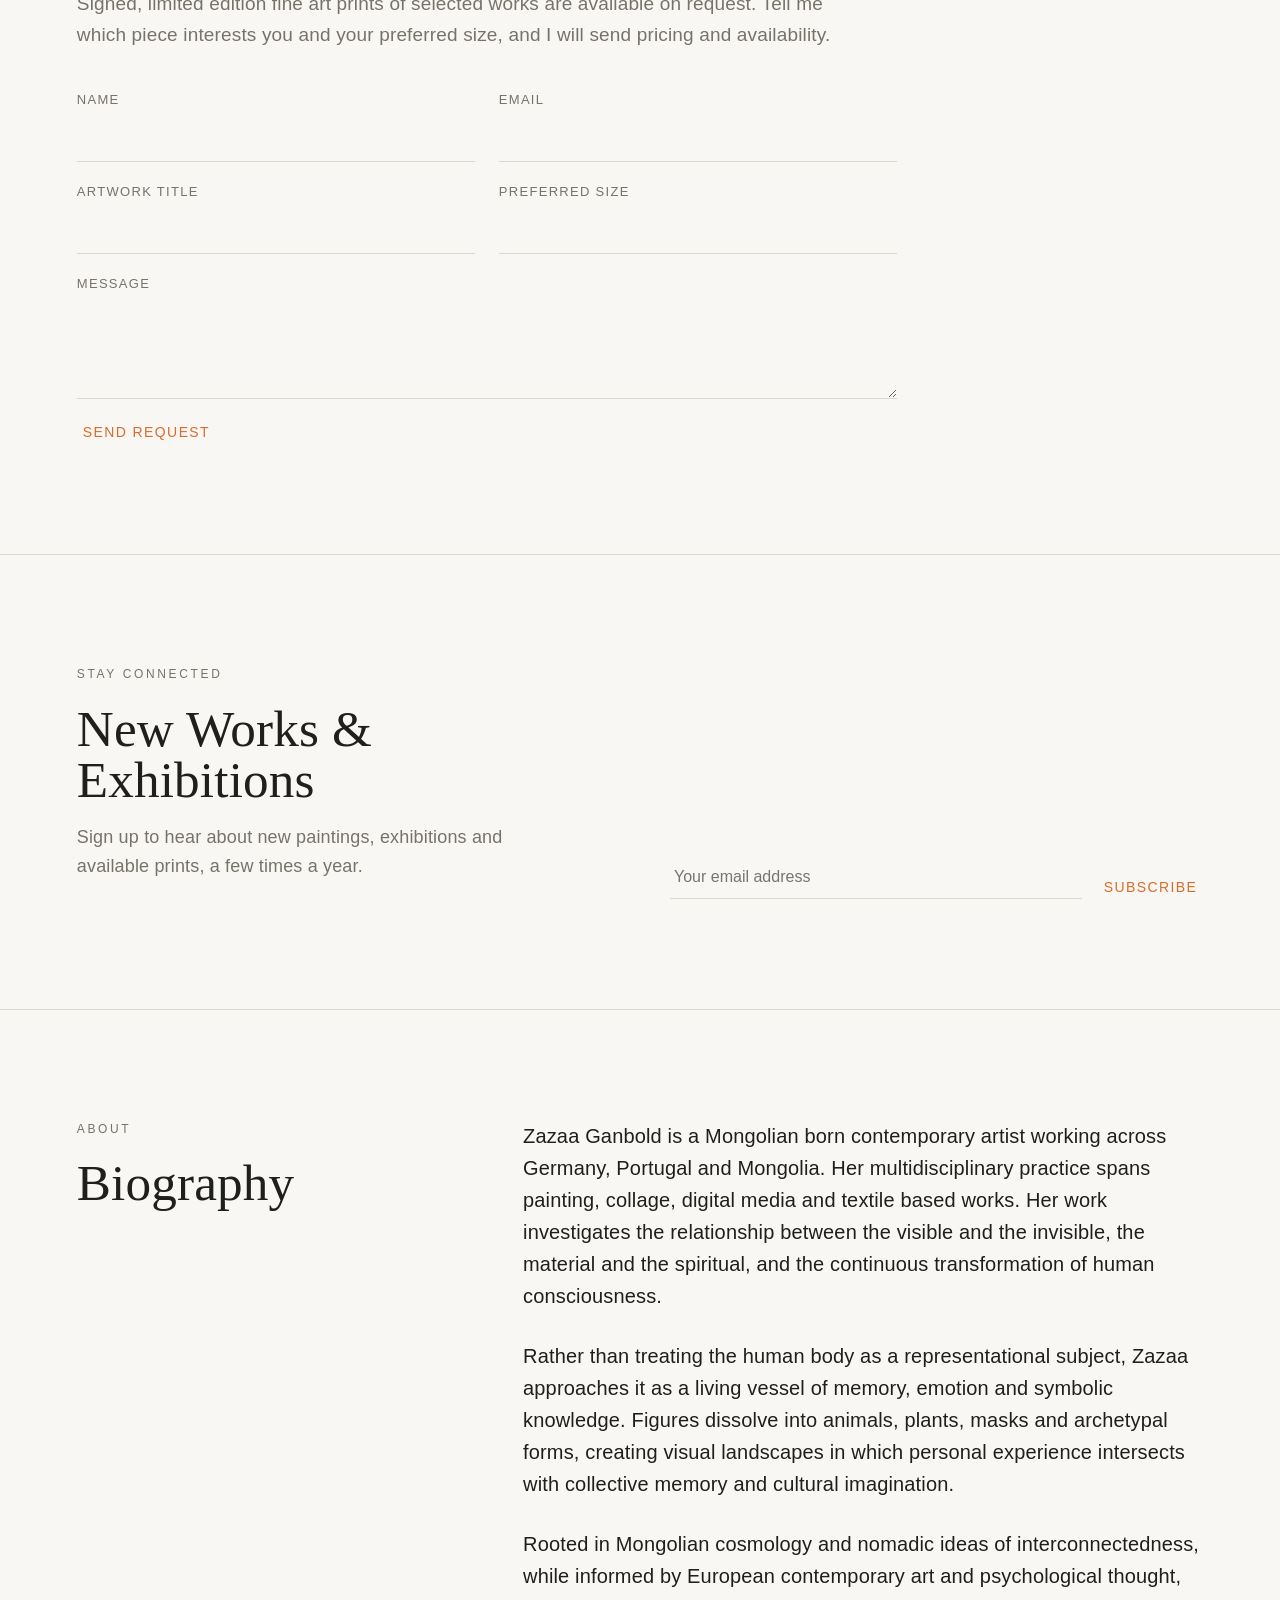
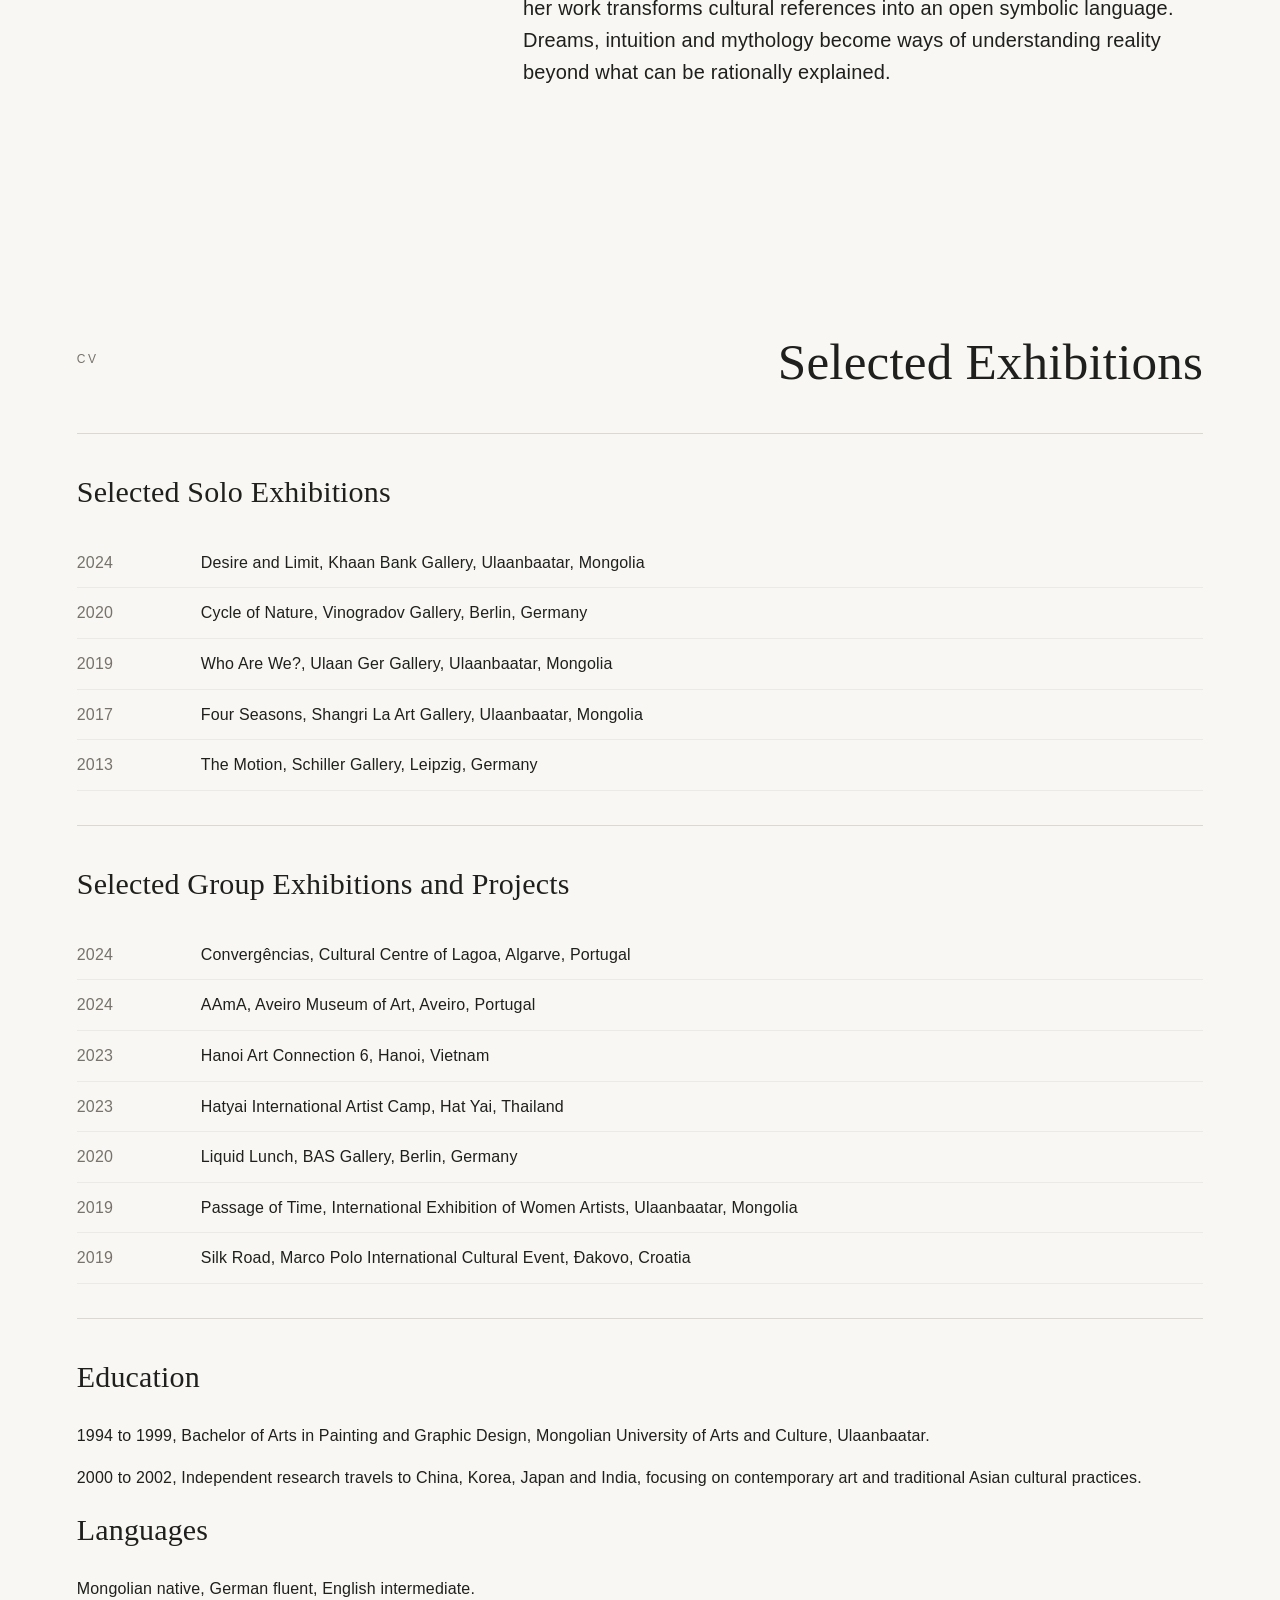
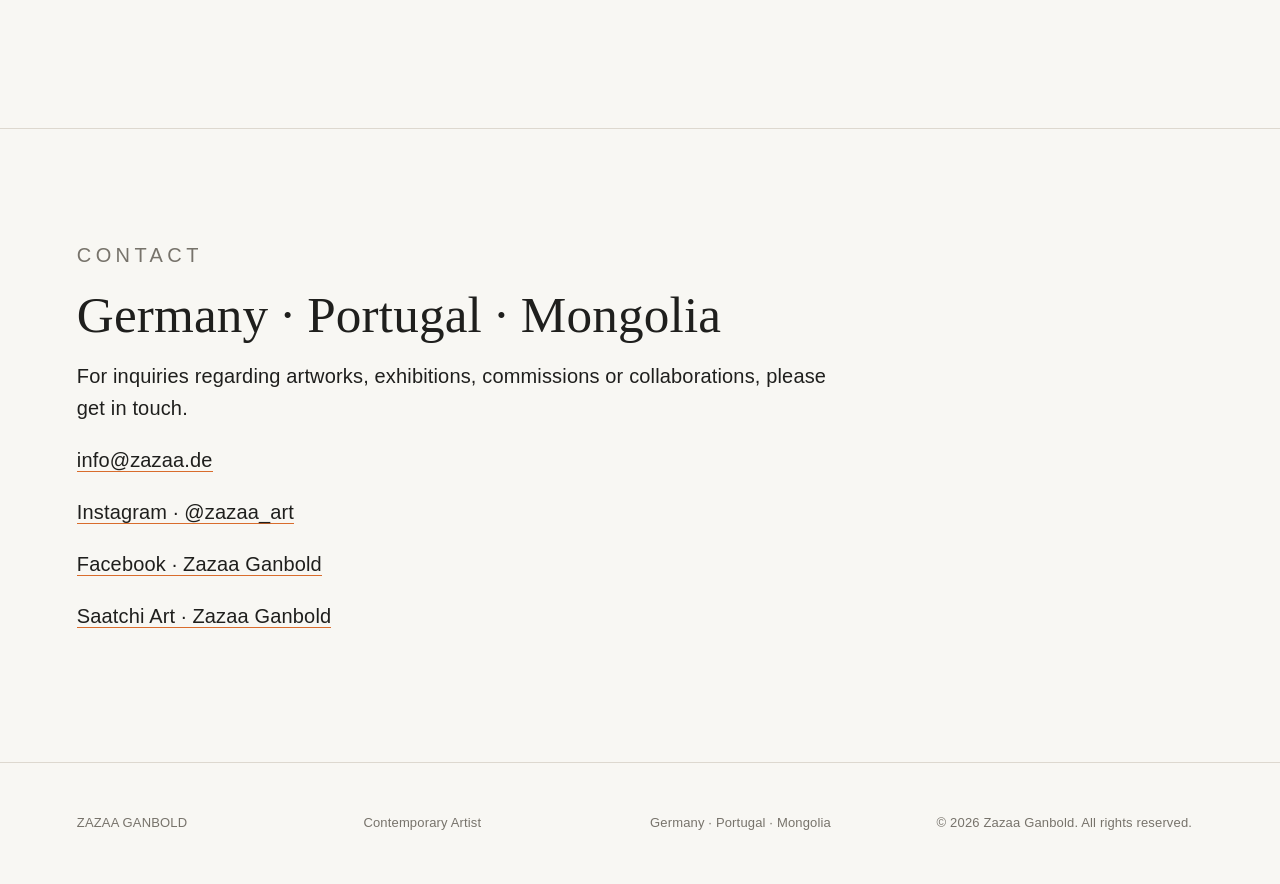
==== commit f017b358: "Update image references in index.html" ====
--- a/index.html
+++ b/index.html
@@ -9,12 +9,12 @@
   <meta property="og:type" content="website">
   <meta property="og:title" content="Zazaa Ganbold | Contemporary Artist">
   <meta property="og:description" content="Zazaa Ganbold is a Mongolian born contemporary artist working across Germany, Portugal and Mongolia.">
-  <meta property="og:image" content="https://zazaa.de/bi-ba-bid.jpg">
+  <meta property="og:image" content="https://zazaa.de/zazaa-portrait.jpeg">
   <meta property="og:url" content="https://zazaa.de/">
   <meta name="twitter:card" content="summary_large_image">
   <meta name="twitter:title" content="Zazaa Ganbold | Contemporary Artist">
   <meta name="twitter:description" content="Zazaa Ganbold is a Mongolian born contemporary artist working across Germany, Portugal and Mongolia.">
-  <meta name="twitter:image" content="https://zazaa.de/bi-ba-bid.jpg">
+  <meta name="twitter:image" content="https://zazaa.de/zazaa-portrait.jpeg">
   <link rel="icon" href="logo.png" type="image/png">
   <link rel="stylesheet" href="style.css">
   <script type="application/ld+json">
@@ -24,7 +24,7 @@
     "name": "Zazaa Ganbold",
     "jobTitle": "Contemporary Artist",
     "url": "https://zazaa.de/",
-    "image": "https://zazaa.de/bi-ba-bid.jpg",
+    "image": "https://zazaa.de/zazaa-portrait.jpeg",
     "sameAs": [
       "https://www.instagram.com/zazaa_art",
       "https://www.saatchiart.com/"
@@ -62,7 +62,7 @@
   <main id="home">
     <section class="hero">
       <div class="hero-image">
-        <img id="heroImage" src="bi-ba-bid.jpg" alt="Bi Ba Bid, symbolic figurative painting by Zazaa Ganbold" fetchpriority="high">
+        <img id="heroImage" src="zazaa-portrait.jpeg" alt="Bi Ba Bid, symbolic figurative painting by Zazaa Ganbold" fetchpriority="high">
       </div>
       <div class="hero-text">
         <p class="eyebrow" data-i18n="hero.eyebrow">Contemporary Artist</p>
